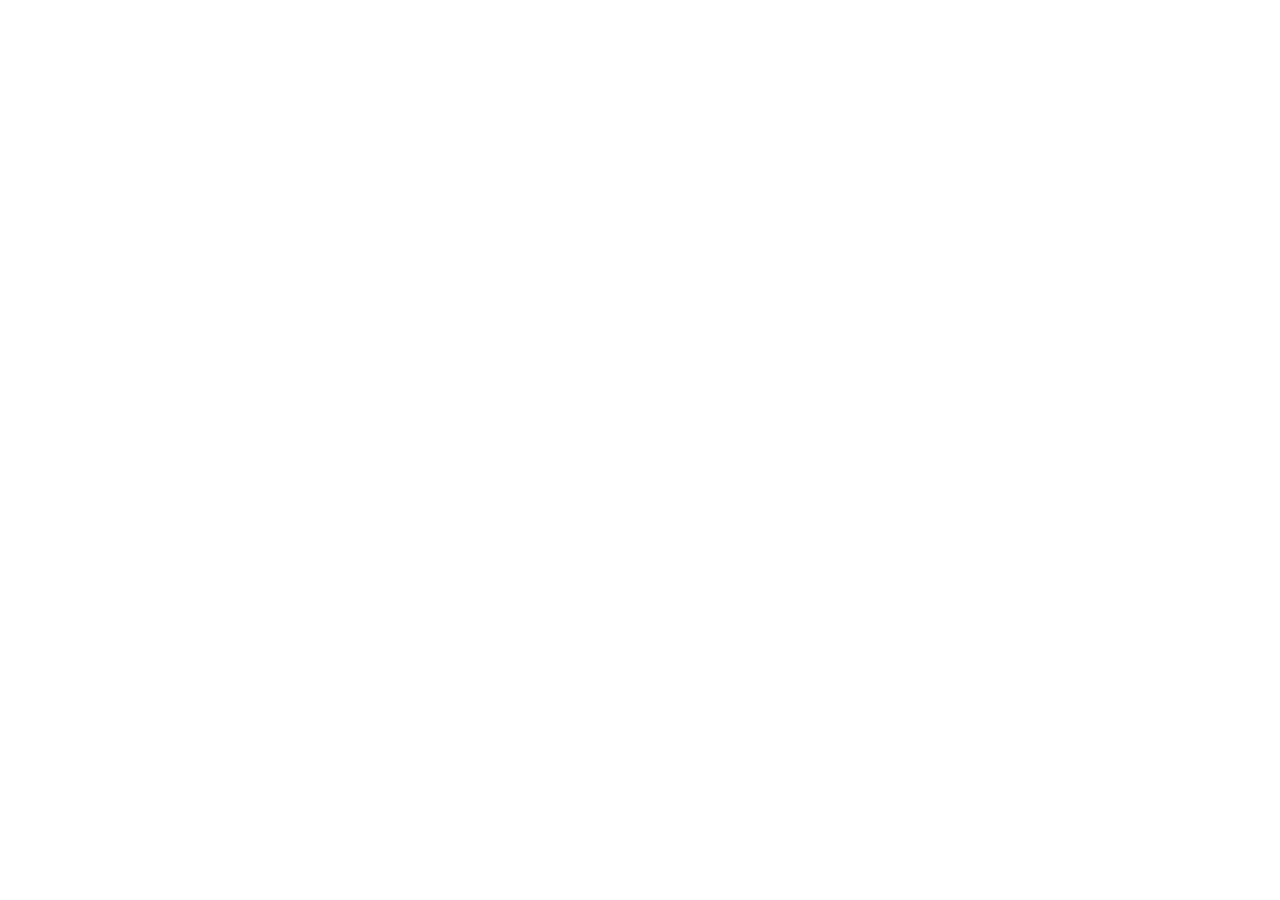
==== index.html @ 5daf7e27 "Página Veja um site nascer" ====
<!doctype html>
<html lang="pt-BR">
  <head>
    <meta charset="UTF-8" />
    <meta name="viewport" content="width=device-width, initial-scale=1.0" />
    <title>Kodra | Veja um site nascer</title>
    <meta name="description" content="Role a página e veja um site sendo construído do briefing ao ar. Sites, sistemas e automações sob medida pela Kodra." />
    <meta property="og:title" content="Kodra | Veja um site nascer" />
    <meta property="og:description" content="Do briefing ao site no ar, recebendo pedidos. Role e veja." />
    <meta name="theme-color" content="#0a0e0c" />
    <link rel="icon" href="data:image/svg+xml,%3Csvg xmlns='http://www.w3.org/2000/svg' viewBox='0 0 88 88'%3E%3Crect width='88' height='88' rx='18' fill='%230a0e0c'/%3E%3Crect x='12' y='52' width='14' height='24' fill='%2342AD73'/%3E%3Crect x='37' y='34' width='14' height='42' fill='%2342AD73'/%3E%3Crect x='62' y='12' width='14' height='64' fill='%2342AD73'/%3E%3C/svg%3E" />
    <script type="module" crossorigin src="./assets/index-CCkQ7hCo.js"></script>
    <link rel="stylesheet" crossorigin href="./assets/index-BCk8cPY3.css">
  </head>
  <body>
    <div id="root"></div>
  </body>
</html>
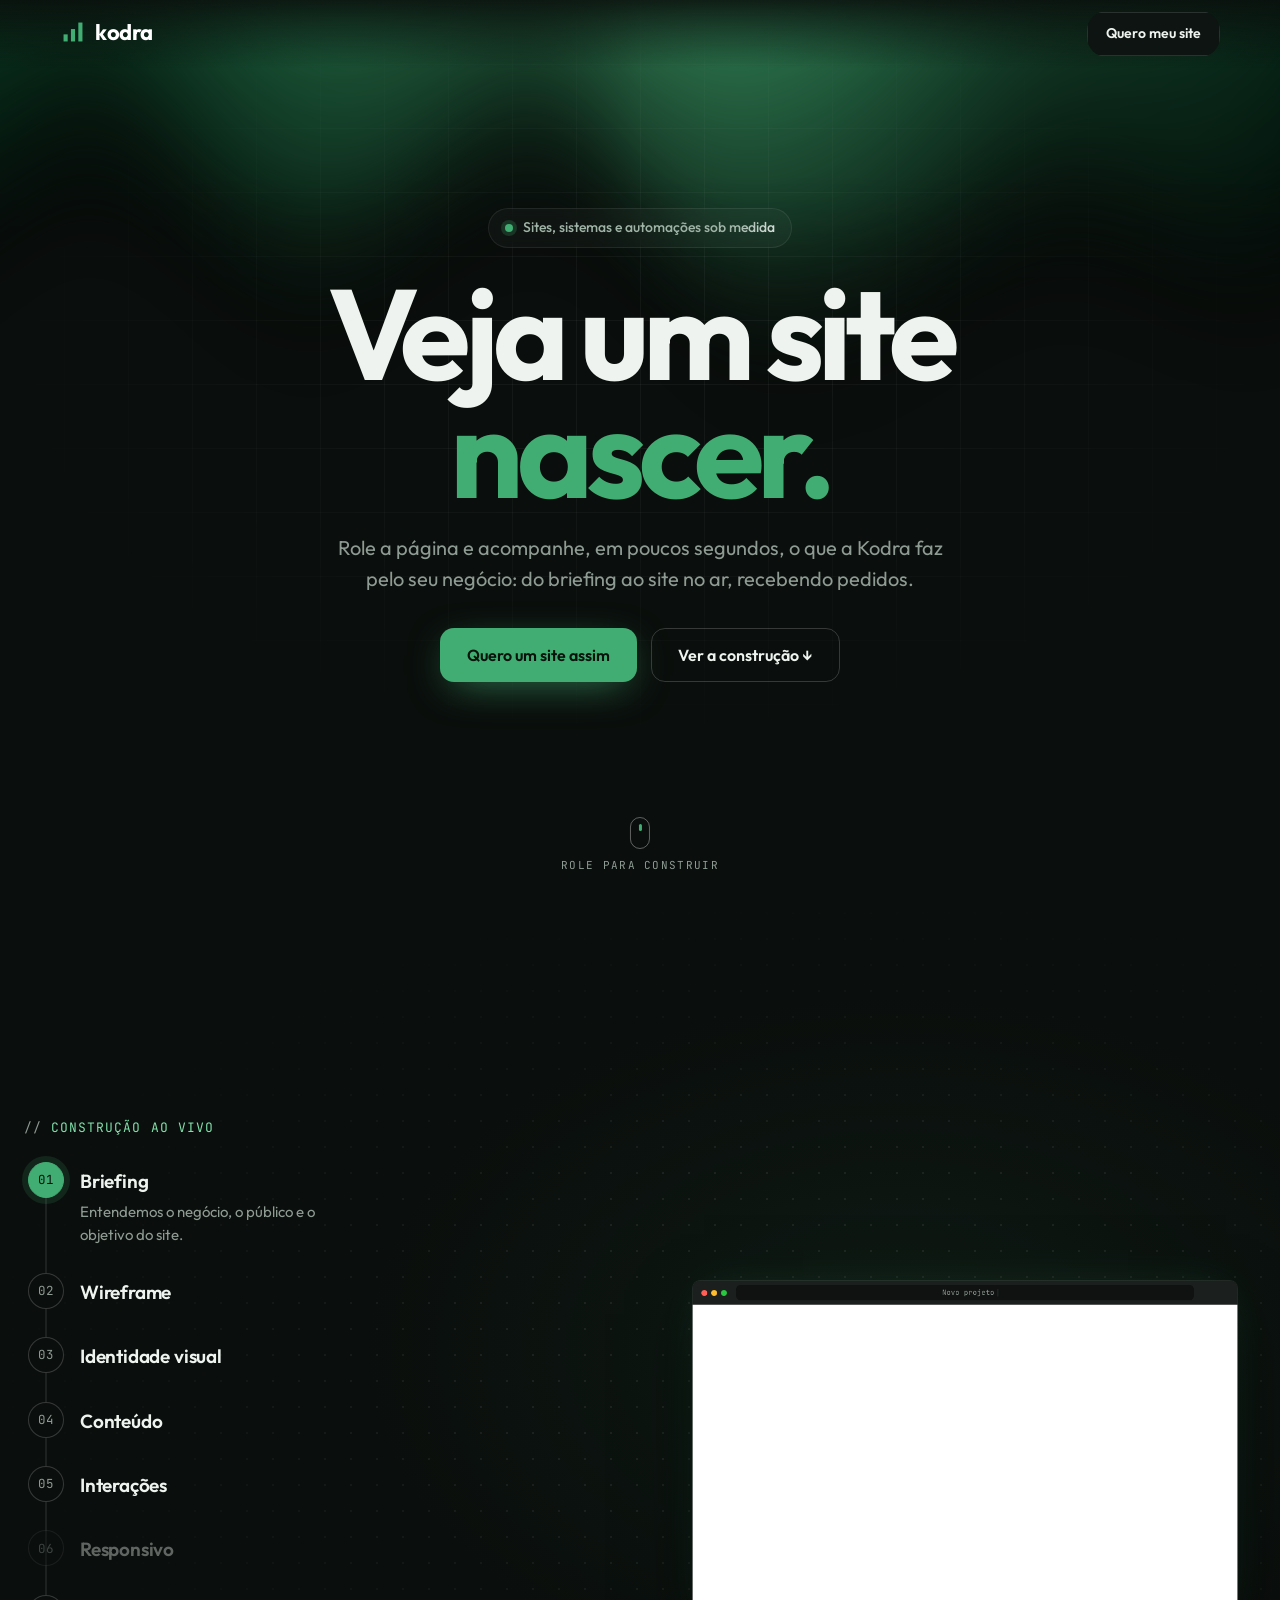
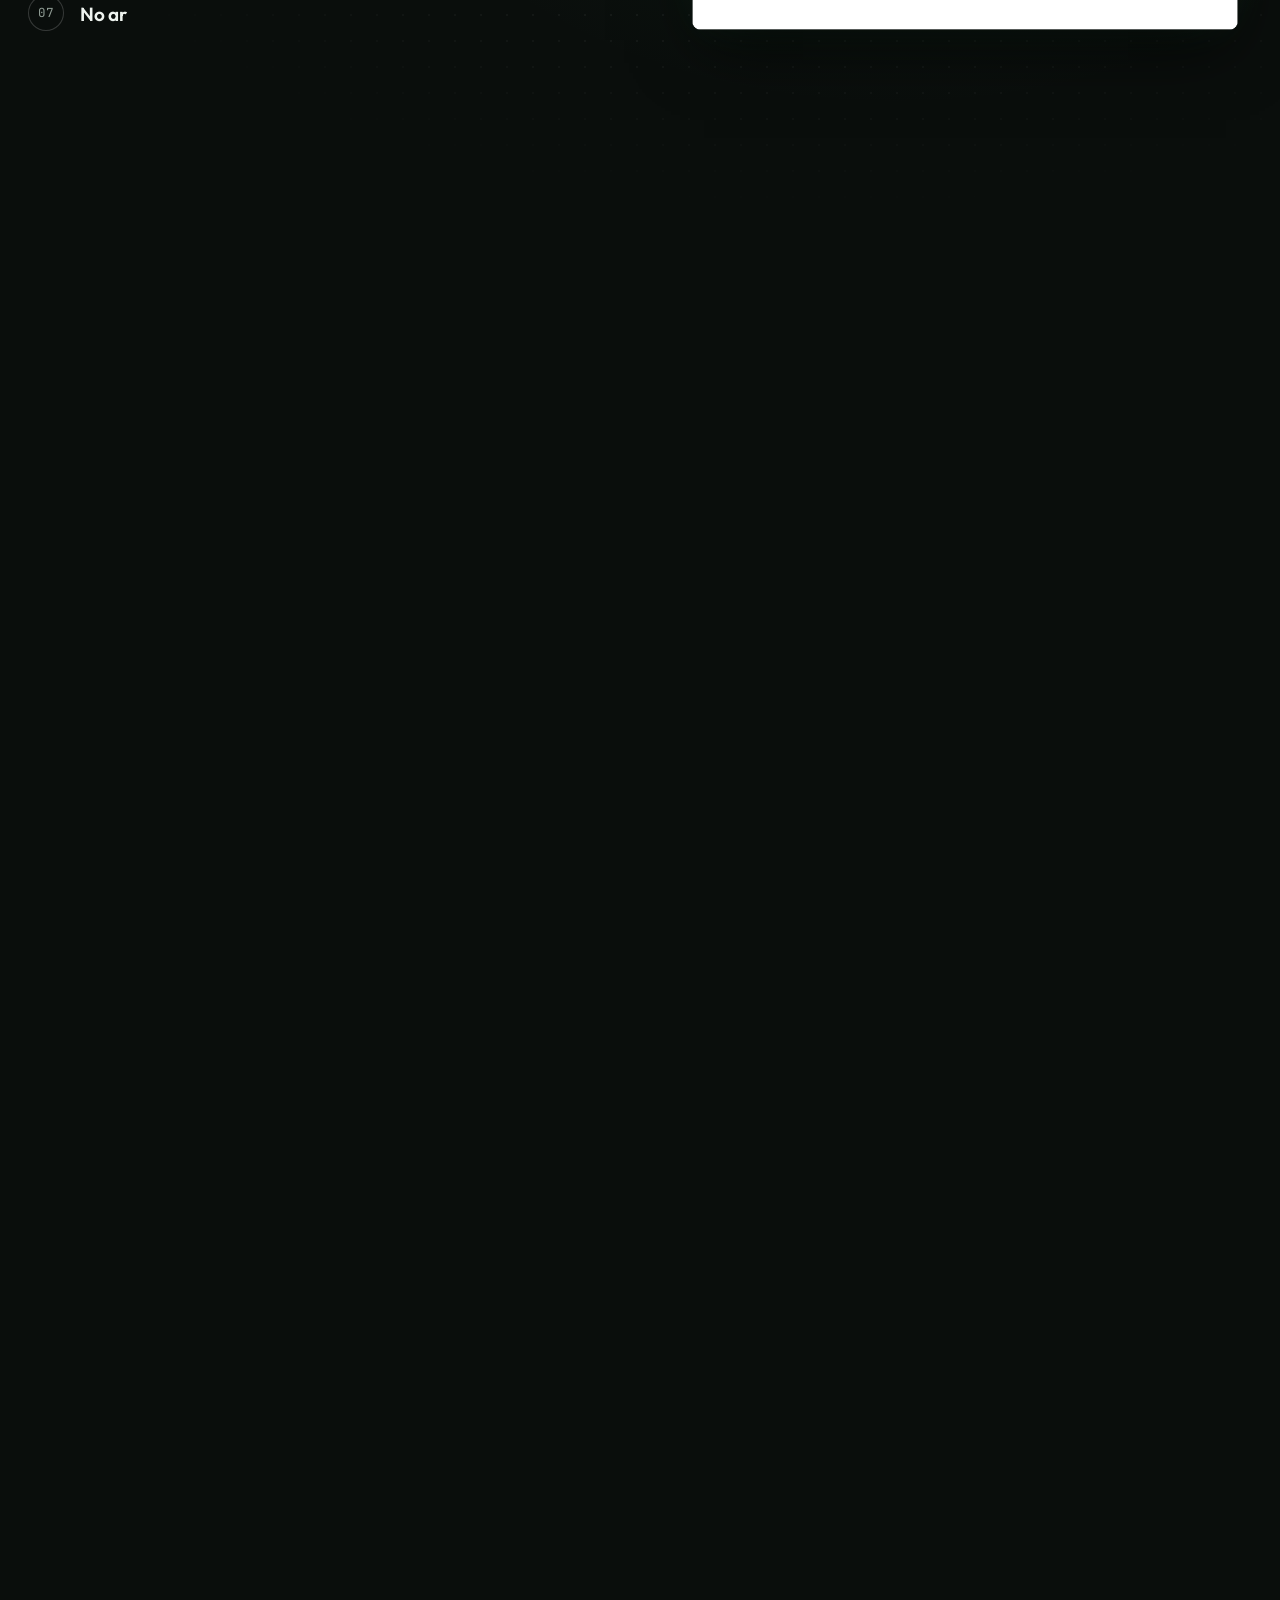
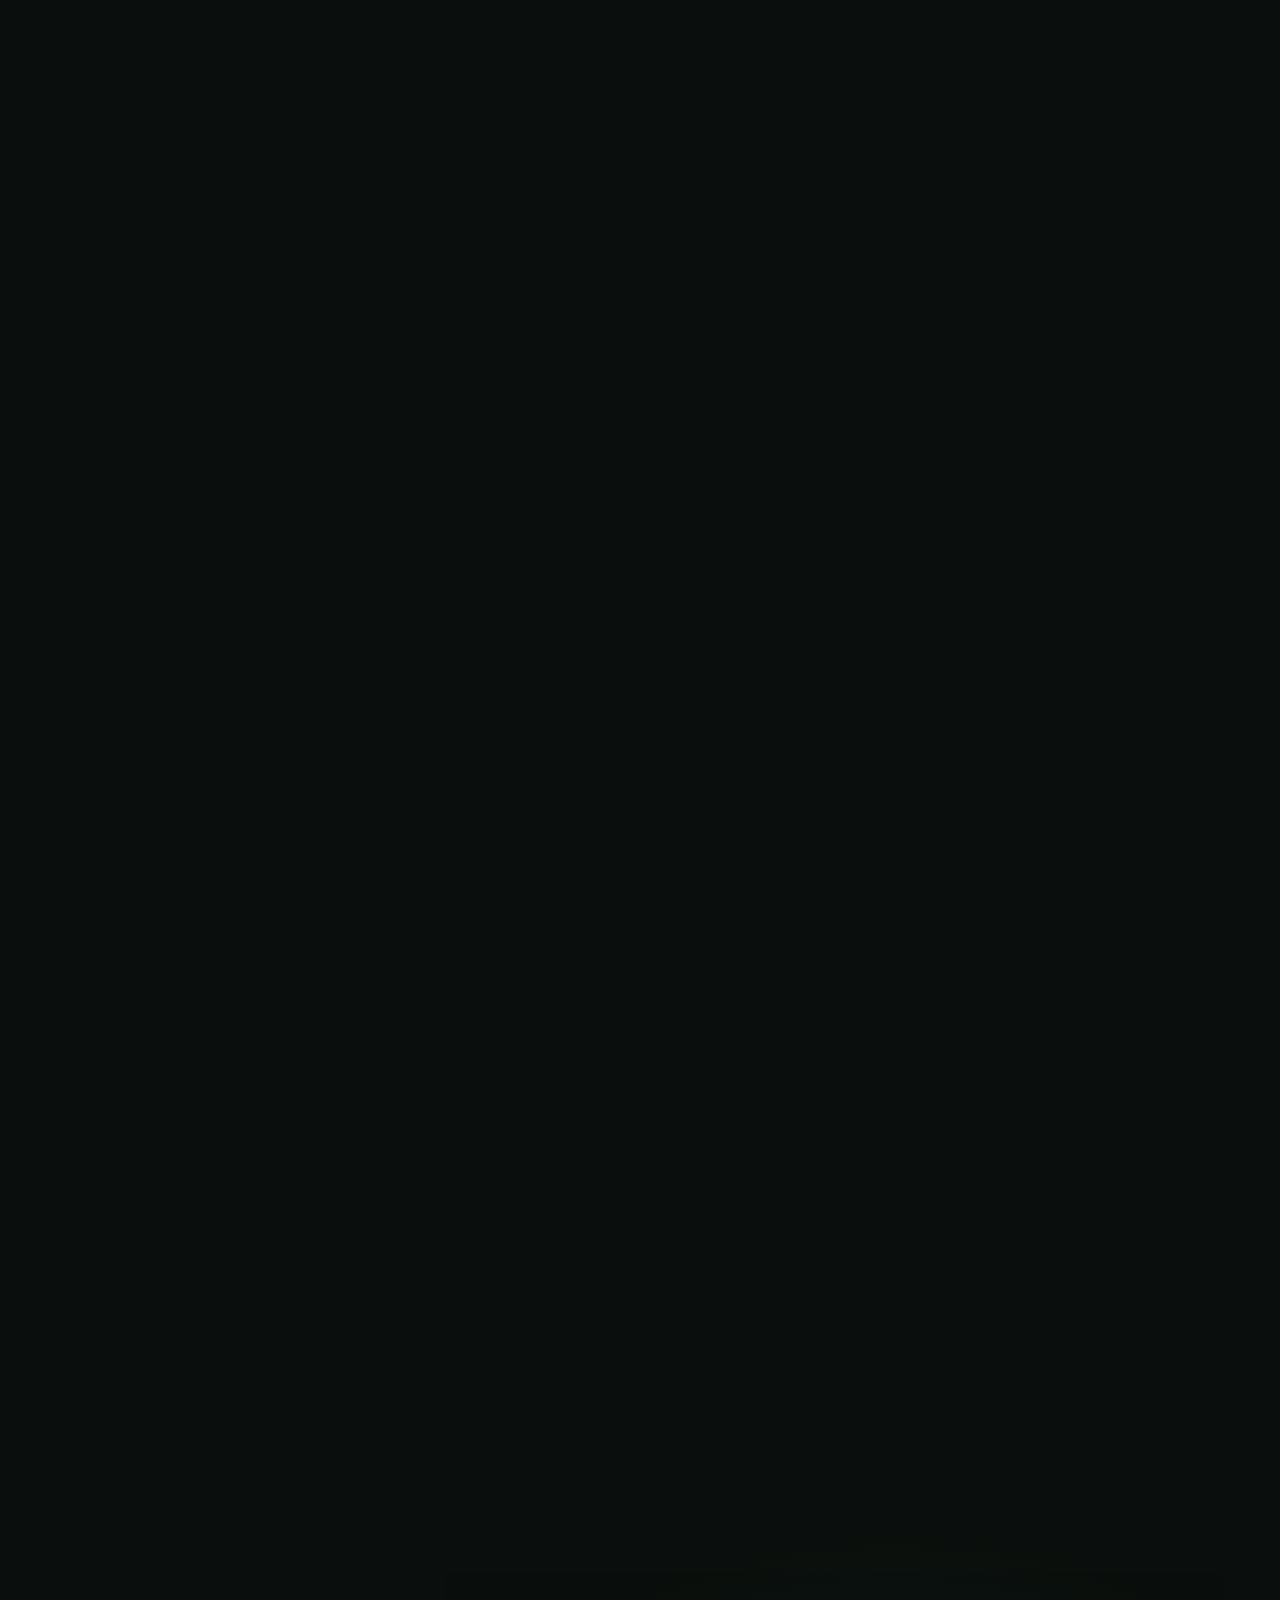
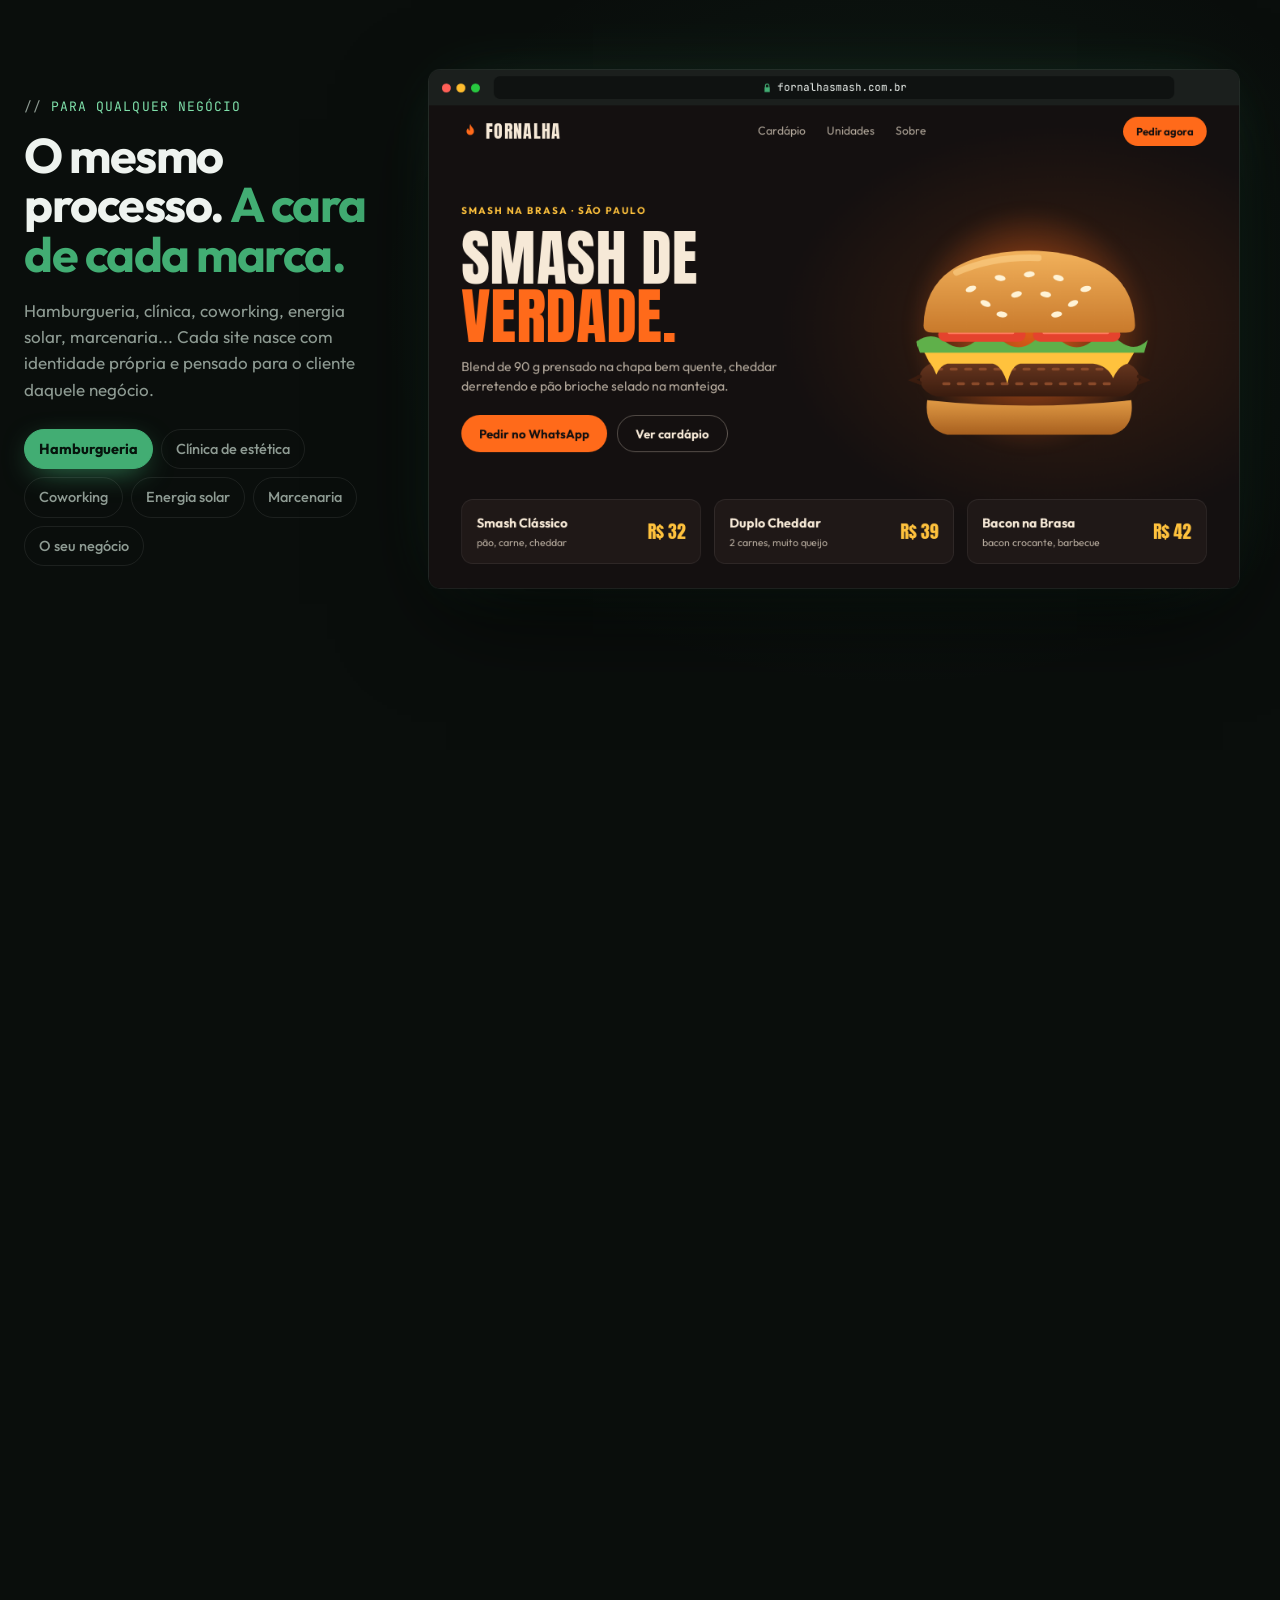
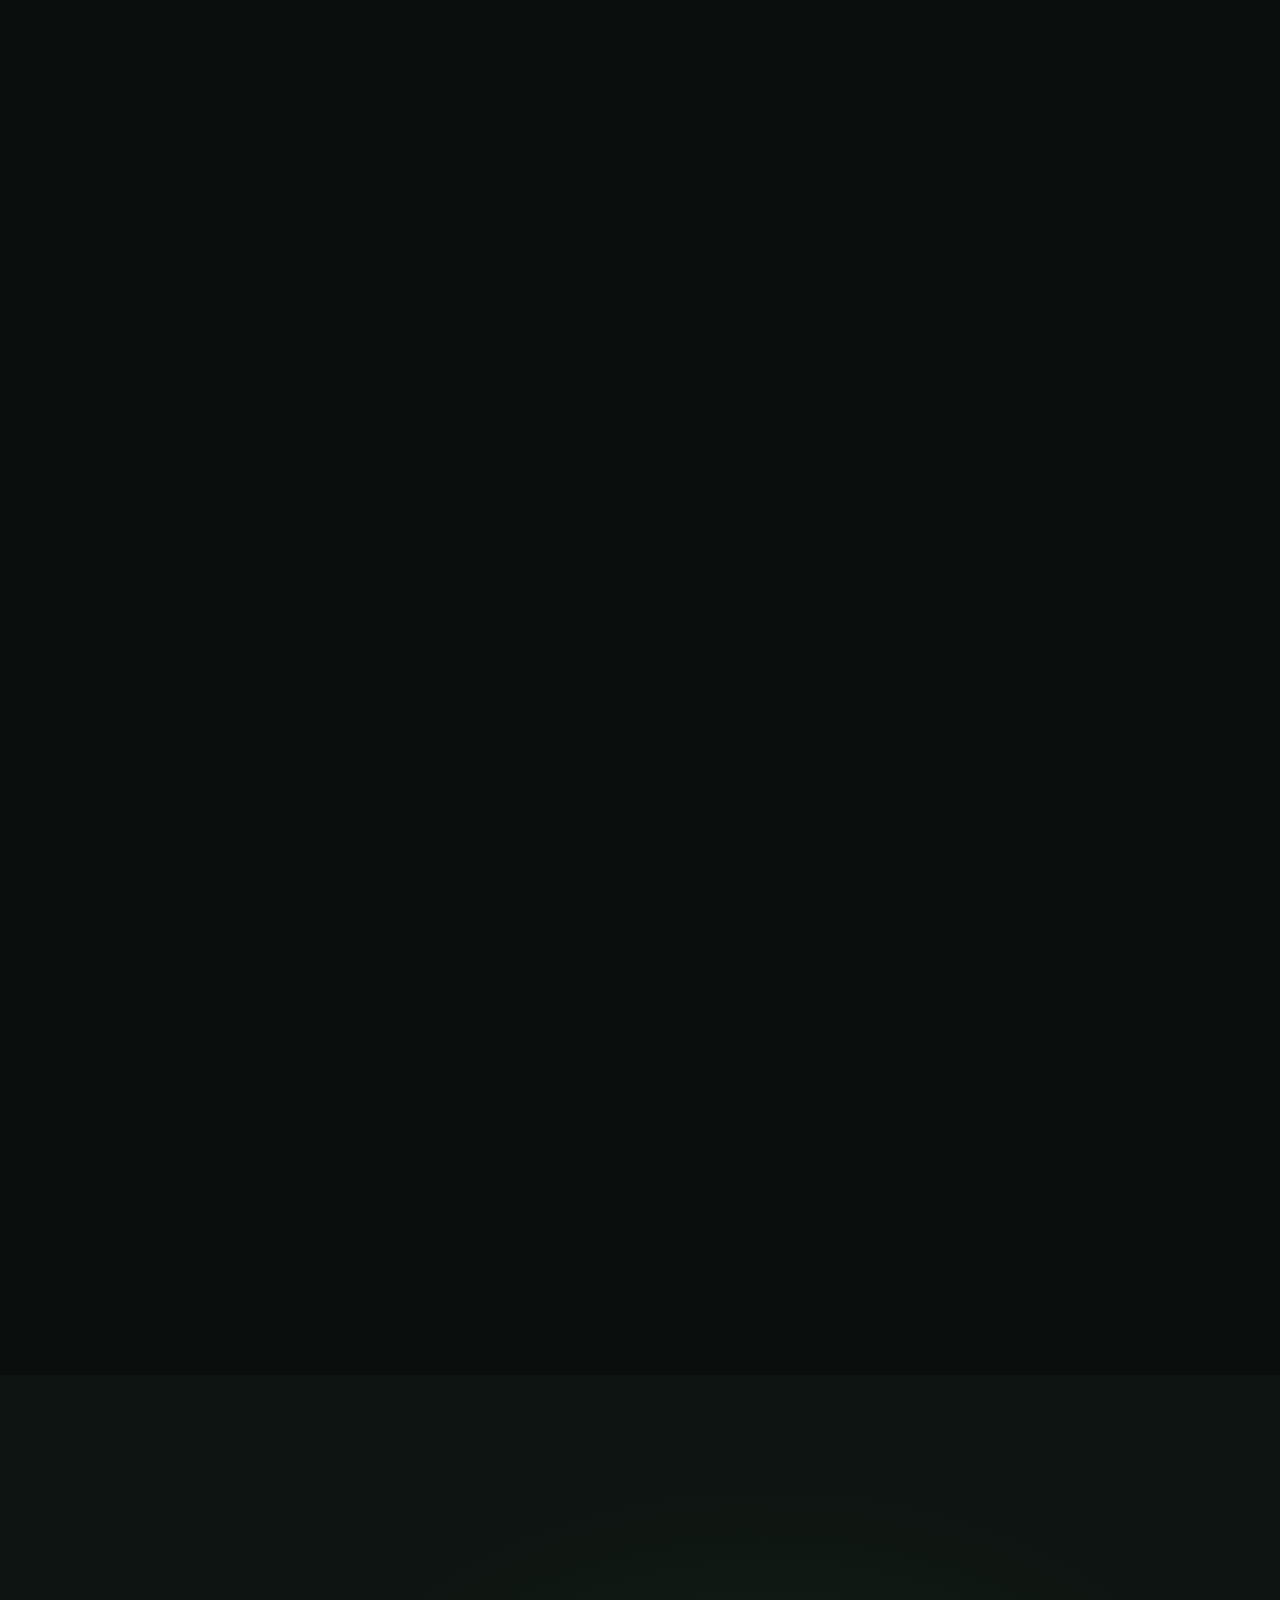
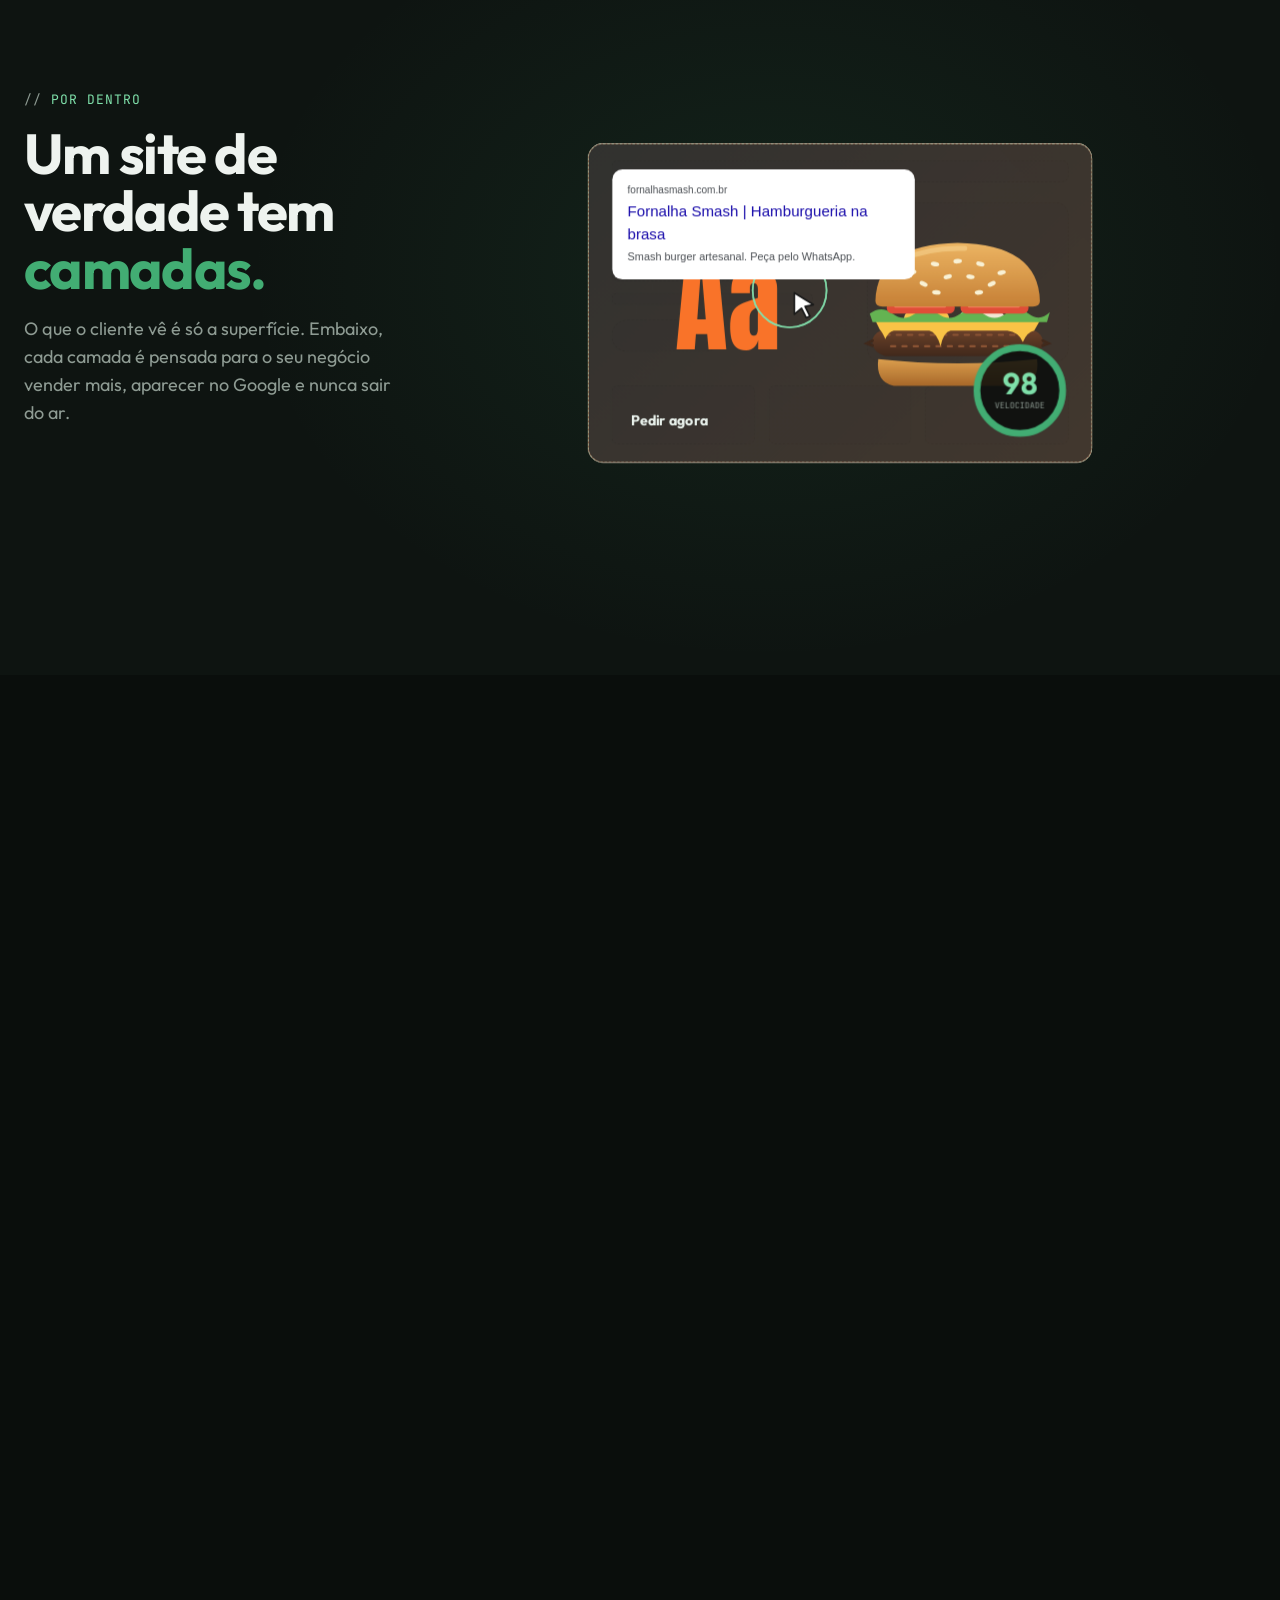
==== commit a0a16a49: "Editor de código, seção para qualquer negócio e modo reel" ====
--- a/index.html
+++ b/index.html
@@ -9,8 +9,8 @@
     <meta property="og:description" content="Do briefing ao site no ar, recebendo pedidos. Role e veja." />
     <meta name="theme-color" content="#0a0e0c" />
     <link rel="icon" href="data:image/svg+xml,%3Csvg xmlns='http://www.w3.org/2000/svg' viewBox='0 0 88 88'%3E%3Crect width='88' height='88' rx='18' fill='%230a0e0c'/%3E%3Crect x='12' y='52' width='14' height='24' fill='%2342AD73'/%3E%3Crect x='37' y='34' width='14' height='42' fill='%2342AD73'/%3E%3Crect x='62' y='12' width='14' height='64' fill='%2342AD73'/%3E%3C/svg%3E" />
-    <script type="module" crossorigin src="./assets/index-CCkQ7hCo.js"></script>
-    <link rel="stylesheet" crossorigin href="./assets/index-BCk8cPY3.css">
+    <script type="module" crossorigin src="./assets/index-DhlICSpB.js"></script>
+    <link rel="stylesheet" crossorigin href="./assets/index-DyuBUSn8.css">
   </head>
   <body>
     <div id="root"></div>
--- a/assets/index-DyuBUSn8.css
+++ b/assets/index-DyuBUSn8.css
@@ -0,0 +1 @@
+@font-face{font-family:Outfit Variable;font-style:normal;font-display:swap;font-weight:100 900;src:url(./outfit-latin-ext-wght-normal-DdQaqQDo.woff2)format("woff2-variations");unicode-range:U+100-2BA,U+2BD-2C5,U+2C7-2CC,U+2CE-2D7,U+2DD-2FF,U+304,U+308,U+329,U+1D00-1DBF,U+1E00-1E9F,U+1EF2-1EFF,U+2020,U+20A0-20AB,U+20AD-20C0,U+2113,U+2C60-2C7F,U+A720-A7FF}@font-face{font-family:Outfit Variable;font-style:normal;font-display:swap;font-weight:100 900;src:url(./outfit-latin-wght-normal-Bc-8i84L.woff2)format("woff2-variations");unicode-range:U+??,U+131,U+152-153,U+2BB-2BC,U+2C6,U+2DA,U+2DC,U+304,U+308,U+329,U+2000-206F,U+20AC,U+2122,U+2191,U+2193,U+2212,U+2215,U+FEFF,U+FFFD}@font-face{font-family:JetBrains Mono;font-style:normal;font-display:swap;font-weight:400;src:url([data-uri])format("woff2"),url([data-uri])format("woff");unicode-range:U+460-52F,U+1C80-1C8A,U+20B4,U+2DE0-2DFF,U+A640-A69F,U+FE2E-FE2F}@font-face{font-family:JetBrains Mono;font-style:normal;font-display:swap;font-weight:400;src:url(./jetbrains-mono-cyrillic-400-normal-BEIGL1Tu.woff2)format("woff2"),url(./jetbrains-mono-cyrillic-400-normal-ugxPyKxw.woff)format("woff");unicode-range:U+301,U+400-45F,U+490-491,U+4B0-4B1,U+2116}@font-face{font-family:JetBrains Mono;font-style:normal;font-display:swap;font-weight:400;src:url(./jetbrains-mono-greek-400-normal-C190GLew.woff2)format("woff2"),url(./jetbrains-mono-greek-400-normal-B9oWc5Lo.woff)format("woff");unicode-range:U+370-377,U+37A-37F,U+384-38A,U+38C,U+38E-3A1,U+3A3-3FF}@font-face{font-family:JetBrains Mono;font-style:normal;font-display:swap;font-weight:400;src:url([data-uri])format("woff2"),url(./jetbrains-mono-vietnamese-400-normal-CqNFfHCs.woff)format("woff");unicode-range:U+102-103,U+110-111,U+128-129,U+168-169,U+1A0-1A1,U+1AF-1B0,U+300-301,U+303-304,U+308-309,U+323,U+329,U+1EA0-1EF9,U+20AB}@font-face{font-family:JetBrains Mono;font-style:normal;font-display:swap;font-weight:400;src:url(./jetbrains-mono-latin-ext-400-normal-Bc8Ftmh3.woff2)format("woff2"),url(./jetbrains-mono-latin-ext-400-normal-fXTG6kC5.woff)format("woff");unicode-range:U+100-2BA,U+2BD-2C5,U+2C7-2CC,U+2CE-2D7,U+2DD-2FF,U+304,U+308,U+329,U+1D00-1DBF,U+1E00-1E9F,U+1EF2-1EFF,U+2020,U+20A0-20AB,U+20AD-20C0,U+2113,U+2C60-2C7F,U+A720-A7FF}@font-face{font-family:JetBrains Mono;font-style:normal;font-display:swap;font-weight:400;src:url(./jetbrains-mono-latin-400-normal-V6pRDFza.woff2)format("woff2"),url(./jetbrains-mono-latin-400-normal-6-qcROiO.woff)format("woff");unicode-range:U+??,U+131,U+152-153,U+2BB-2BC,U+2C6,U+2DA,U+2DC,U+304,U+308,U+329,U+2000-206F,U+20AC,U+2122,U+2191,U+2193,U+2212,U+2215,U+FEFF,U+FFFD}@font-face{font-family:Anton;font-style:normal;font-display:swap;font-weight:400;src:url(./anton-vietnamese-400-normal-CkBxLiRJ.woff2)format("woff2"),url(./anton-vietnamese-400-normal-2FfR1wHA.woff)format("woff");unicode-range:U+102-103,U+110-111,U+128-129,U+168-169,U+1A0-1A1,U+1AF-1B0,U+300-301,U+303-304,U+308-309,U+323,U+329,U+1EA0-1EF9,U+20AB}@font-face{font-family:Anton;font-style:normal;font-display:swap;font-weight:400;src:url(./anton-latin-ext-400-normal-SyiqE2Jt.woff2)format("woff2"),url(./anton-latin-ext-400-normal-BMODBQc6.woff)format("woff");unicode-range:U+100-2BA,U+2BD-2C5,U+2C7-2CC,U+2CE-2D7,U+2DD-2FF,U+304,U+308,U+329,U+1D00-1DBF,U+1E00-1E9F,U+1EF2-1EFF,U+2020,U+20A0-20AB,U+20AD-20C0,U+2113,U+2C60-2C7F,U+A720-A7FF}@font-face{font-family:Anton;font-style:normal;font-display:swap;font-weight:400;src:url(./anton-latin-400-normal-Byf51wtH.woff2)format("woff2"),url(./anton-latin-400-normal-AUNGEG_V.woff)format("woff");unicode-range:U+??,U+131,U+152-153,U+2BB-2BC,U+2C6,U+2DA,U+2DC,U+304,U+308,U+329,U+2000-206F,U+20AC,U+2122,U+2191,U+2193,U+2212,U+2215,U+FEFF,U+FFFD}@font-face{font-family:Playfair Display;font-style:normal;font-display:swap;font-weight:600;src:url(./playfair-display-cyrillic-600-normal-oLY6jnZ7.woff2)format("woff2"),url(./playfair-display-cyrillic-600-normal-DbWAkkgN.woff)format("woff");unicode-range:U+301,U+400-45F,U+490-491,U+4B0-4B1,U+2116}@font-face{font-family:Playfair Display;font-style:normal;font-display:swap;font-weight:600;src:url(./playfair-display-vietnamese-600-normal-ICsRR-qJ.woff2)format("woff2"),url(./playfair-display-vietnamese-600-normal-BPJkAZPN.woff)format("woff");unicode-range:U+102-103,U+110-111,U+128-129,U+168-169,U+1A0-1A1,U+1AF-1B0,U+300-301,U+303-304,U+308-309,U+323,U+329,U+1EA0-1EF9,U+20AB}@font-face{font-family:Playfair Display;font-style:normal;font-display:swap;font-weight:600;src:url(./playfair-display-latin-ext-600-normal-CEjQclLc.woff2)format("woff2"),url(./playfair-display-latin-ext-600-normal-BumBfC1v.woff)format("woff");unicode-range:U+100-2BA,U+2BD-2C5,U+2C7-2CC,U+2CE-2D7,U+2DD-2FF,U+304,U+308,U+329,U+1D00-1DBF,U+1E00-1E9F,U+1EF2-1EFF,U+2020,U+20A0-20AB,U+20AD-20C0,U+2113,U+2C60-2C7F,U+A720-A7FF}@font-face{font-family:Playfair Display;font-style:normal;font-display:swap;font-weight:600;src:url(./playfair-display-latin-600-normal-CZLGqjJe.woff2)format("woff2"),url(./playfair-display-latin-600-normal-CxxueQ0Z.woff)format("woff");unicode-range:U+??,U+131,U+152-153,U+2BB-2BC,U+2C6,U+2DA,U+2DC,U+304,U+308,U+329,U+2000-206F,U+20AC,U+2122,U+2191,U+2193,U+2212,U+2215,U+FEFF,U+FFFD}@font-face{font-family:Playfair Display;font-style:italic;font-display:swap;font-weight:600;src:url(./playfair-display-cyrillic-600-italic-DsJAm2wE.woff2)format("woff2"),url(./playfair-display-cyrillic-600-italic-D0MPwuIc.woff)format("woff");unicode-range:U+301,U+400-45F,U+490-491,U+4B0-4B1,U+2116}@font-face{font-family:Playfair Display;font-style:italic;font-display:swap;font-weight:600;src:url(./playfair-display-vietnamese-600-italic-CM5tQ_QU.woff2)format("woff2"),url(./playfair-display-vietnamese-600-italic-DzX7eaGQ.woff)format("woff");unicode-range:U+102-103,U+110-111,U+128-129,U+168-169,U+1A0-1A1,U+1AF-1B0,U+300-301,U+303-304,U+308-309,U+323,U+329,U+1EA0-1EF9,U+20AB}@font-face{font-family:Playfair Display;font-style:italic;font-display:swap;font-weight:600;src:url(./playfair-display-latin-ext-600-italic-Bg2sus4m.woff2)format("woff2"),url(./playfair-display-latin-ext-600-italic-Bkjhfatk.woff)format("woff");unicode-range:U+100-2BA,U+2BD-2C5,U+2C7-2CC,U+2CE-2D7,U+2DD-2FF,U+304,U+308,U+329,U+1D00-1DBF,U+1E00-1E9F,U+1EF2-1EFF,U+2020,U+20A0-20AB,U+20AD-20C0,U+2113,U+2C60-2C7F,U+A720-A7FF}@font-face{font-family:Playfair Display;font-style:italic;font-display:swap;font-weight:600;src:url(./playfair-display-latin-600-italic-Bvp5b4iR.woff2)format("woff2"),url(./playfair-display-latin-600-italic-BFV_U8S6.woff)format("woff");unicode-range:U+??,U+131,U+152-153,U+2BB-2BC,U+2C6,U+2DA,U+2DC,U+304,U+308,U+329,U+2000-206F,U+20AC,U+2122,U+2191,U+2193,U+2212,U+2215,U+FEFF,U+FFFD}@font-face{font-family:Space Grotesk;font-style:normal;font-display:swap;font-weight:700;src:url(./space-grotesk-vietnamese-700-normal-DMty7AZE.woff2)format("woff2"),url(./space-grotesk-vietnamese-700-normal-Duxec5Rn.woff)format("woff");unicode-range:U+102-103,U+110-111,U+128-129,U+168-169,U+1A0-1A1,U+1AF-1B0,U+300-301,U+303-304,U+308-309,U+323,U+329,U+1EA0-1EF9,U+20AB}@font-face{font-family:Space Grotesk;font-style:normal;font-display:swap;font-weight:700;src:url(./space-grotesk-latin-ext-700-normal-BQnZhY3m.woff2)format("woff2"),url(./space-grotesk-latin-ext-700-normal-HVCqSBdx.woff)format("woff");unicode-range:U+100-2BA,U+2BD-2C5,U+2C7-2CC,U+2CE-2D7,U+2DD-2FF,U+304,U+308,U+329,U+1D00-1DBF,U+1E00-1E9F,U+1EF2-1EFF,U+2020,U+20A0-20AB,U+20AD-20C0,U+2113,U+2C60-2C7F,U+A720-A7FF}@font-face{font-family:Space Grotesk;font-style:normal;font-display:swap;font-weight:700;src:url(./space-grotesk-latin-700-normal-RjhwGPKo.woff2)format("woff2"),url(./space-grotesk-latin-700-normal-CwsQ-cCU.woff)format("woff");unicode-range:U+??,U+131,U+152-153,U+2BB-2BC,U+2C6,U+2DA,U+2DC,U+304,U+308,U+329,U+2000-206F,U+20AC,U+2122,U+2191,U+2193,U+2212,U+2215,U+FEFF,U+FFFD}@font-face{font-family:Fraunces;font-style:normal;font-display:swap;font-weight:600;src:url(./fraunces-vietnamese-600-normal-BjlAJixd.woff2)format("woff2"),url(./fraunces-vietnamese-600-normal-DlAl5EAR.woff)format("woff");unicode-range:U+102-103,U+110-111,U+128-129,U+168-169,U+1A0-1A1,U+1AF-1B0,U+300-301,U+303-304,U+308-309,U+323,U+329,U+1EA0-1EF9,U+20AB}@font-face{font-family:Fraunces;font-style:normal;font-display:swap;font-weight:600;src:url(./fraunces-latin-ext-600-normal-BtzmzP0X.woff2)format("woff2"),url(./fraunces-latin-ext-600-normal-B0Dy4lqi.woff)format("woff");unicode-range:U+100-2BA,U+2BD-2C5,U+2C7-2CC,U+2CE-2D7,U+2DD-2FF,U+304,U+308,U+329,U+1D00-1DBF,U+1E00-1E9F,U+1EF2-1EFF,U+2020,U+20A0-20AB,U+20AD-20C0,U+2113,U+2C60-2C7F,U+A720-A7FF}@font-face{font-family:Fraunces;font-style:normal;font-display:swap;font-weight:600;src:url(./fraunces-latin-600-normal-BFCDtZfi.woff2)format("woff2"),url(./fraunces-latin-600-normal-DL5QCzvS.woff)format("woff");unicode-range:U+??,U+131,U+152-153,U+2BB-2BC,U+2C6,U+2DA,U+2DC,U+304,U+308,U+329,U+2000-206F,U+20AC,U+2122,U+2191,U+2193,U+2212,U+2215,U+FEFF,U+FFFD}@font-face{font-family:Fraunces;font-style:italic;font-display:swap;font-weight:600;src:url(./fraunces-vietnamese-600-italic-DkyY-g7b.woff2)format("woff2"),url(./fraunces-vietnamese-600-italic-BV4E0YjK.woff)format("woff");unicode-range:U+102-103,U+110-111,U+128-129,U+168-169,U+1A0-1A1,U+1AF-1B0,U+300-301,U+303-304,U+308-309,U+323,U+329,U+1EA0-1EF9,U+20AB}@font-face{font-family:Fraunces;font-style:italic;font-display:swap;font-weight:600;src:url(./fraunces-latin-ext-600-italic-BwNYOmL7.woff2)format("woff2"),url(./fraunces-latin-ext-600-italic-CZUOs6oU.woff)format("woff");unicode-range:U+100-2BA,U+2BD-2C5,U+2C7-2CC,U+2CE-2D7,U+2DD-2FF,U+304,U+308,U+329,U+1D00-1DBF,U+1E00-1E9F,U+1EF2-1EFF,U+2020,U+20A0-20AB,U+20AD-20C0,U+2113,U+2C60-2C7F,U+A720-A7FF}@font-face{font-family:Fraunces;font-style:italic;font-display:swap;font-weight:600;src:url(./fraunces-latin-600-italic-O70d2LGK.woff2)format("woff2"),url(./fraunces-latin-600-italic-BlP2rMdV.woff)format("woff");unicode-range:U+??,U+131,U+152-153,U+2BB-2BC,U+2C6,U+2DA,U+2DC,U+304,U+308,U+329,U+2000-206F,U+20AC,U+2122,U+2191,U+2193,U+2212,U+2215,U+FEFF,U+FFFD}:root{--bg:#0a0e0c;--bg2:#0e1411;--panel:#121a16;--line:#ffffff14;--text:#eef3ef;--muted:#8e9b93;--green:#42ad73;--green2:#7fe0aa;--font:"Outfit Variable", system-ui, -apple-system, "Segoe UI", sans-serif;--mono:"JetBrains Mono", ui-monospace, monospace}*{box-sizing:border-box}html{-webkit-text-size-adjust:100%}html.lenis,html.lenis body{height:auto}.lenis.lenis-smooth{scroll-behavior:auto!important}body{background:var(--bg);color:var(--text);font-family:var(--font);-webkit-font-smoothing:antialiased;margin:0;font-size:17px;line-height:1.55;overflow-x:hidden}a{color:inherit;text-decoration:none}h1,h2,h3{letter-spacing:-.03em;margin:0;font-weight:700;line-height:1.02}em{color:var(--green);font-style:normal}.wrap{width:min(1160px,100% - 40px);margin-inline:auto}.eyebrow{font-family:var(--mono);letter-spacing:.08em;text-transform:uppercase;color:var(--green2);margin-bottom:14px;font-size:13px;display:inline-block}.eyebrow:before{content:"// ";color:var(--muted)}.btn{height:54px;font-family:var(--font);cursor:pointer;white-space:nowrap;border:1.5px solid #0000;border-radius:14px;justify-content:center;align-items:center;gap:10px;padding:0 26px;font-size:16px;font-weight:600;transition:background .2s,border-color .2s,color .2s;display:inline-flex}.btn-green{background:var(--green);color:#06140c;box-shadow:0 10px 40px -12px #42ad73cc}.btn-green:hover{background:#4fc283}.btn-line{color:var(--text);background:0 0;border-color:#ffffff2e}.btn-line:hover{border-color:var(--green);color:var(--green2)}.top{z-index:50;background:linear-gradient(#0a0e0cd9,#0a0e0c00);justify-content:space-between;align-items:center;height:68px;padding:0 max(20px,50vw - 580px);display:flex;position:fixed;top:0;left:0;right:0}.kodra-logo{align-items:center;gap:9px;display:inline-flex}.kodra-word{letter-spacing:-.02em;color:#fff;font-size:22px;font-weight:700}.bars-anim rect{transform-box:fill-box;transform-origin:50% 100%;animation:1.8s ease-in-out infinite bar}.bars-anim rect:nth-child(2){animation-delay:.2s}.bars-anim rect:nth-child(3){animation-delay:.4s}@keyframes bar{0%,to{transform:scaleY(1)}50%{transform:scaleY(.55)}}.star-top .inner-content{border-radius:12px;padding:10px 18px;font-size:14px;font-weight:600}.star-top{border-radius:12px}.hero{background:var(--bg);min-height:100svh;position:relative;overflow:hidden}.hero>div{min-height:inherit}.hero-aurora{opacity:.9;position:absolute;inset:0 0 35%;-webkit-mask-image:linear-gradient(#000 30%,#0000);mask-image:linear-gradient(#000 30%,#0000)}.hero-grid{pointer-events:none;background-image:linear-gradient(#ffffff0b 1px,#0000 1px),linear-gradient(90deg,#ffffff0b 1px,#0000 1px);background-size:64px 64px;position:absolute;inset:0;-webkit-mask-image:radial-gradient(70% 60% at 50% 40%,#000 20%,#0000 75%);mask-image:radial-gradient(70% 60% at 50% 40%,#000 20%,#0000 75%)}.hero-inner{z-index:2;text-align:center;flex-direction:column;justify-content:center;align-items:center;min-height:100svh;padding:110px 20px 120px;display:flex;position:relative}.pill{border:1px solid var(--line);-webkit-backdrop-filter:blur(8px);backdrop-filter:blur(8px);background:#ffffff08;border-radius:999px;align-items:center;gap:10px;padding:8px 16px;font-size:14px;font-weight:500;display:inline-flex}.pill .dot{background:var(--green);border-radius:50%;width:8px;height:8px;box-shadow:0 0 0 4px #42ad7333}.hero-title{letter-spacing:-.05em;margin:26px 0 22px;font-size:clamp(56px,10vw,148px);line-height:.92}.hero-title .accent{color:var(--green)}.dc-off{color:#7fe0aa8c}.hero-sub{max-width:620px;color:var(--muted);margin:0 0 34px;font-size:clamp(17px,1.6vw,20px)}.hero-ctas{flex-wrap:wrap;justify-content:center;gap:14px;display:flex}.scroll-cue{z-index:2;font-family:var(--mono);letter-spacing:.12em;text-transform:uppercase;color:var(--muted);flex-direction:column;align-items:center;gap:8px;font-size:11px;display:flex;position:absolute;bottom:26px;left:50%;transform:translate(-50%)}.mouse{border:1.5px solid #ffffff59;border-radius:12px;width:20px;height:32px;position:relative}.mouse:after{content:"";background:var(--green);border-radius:2px;width:3px;height:7px;margin-left:-1.5px;animation:1.6s ease-in-out infinite wheel;position:absolute;top:6px;left:50%}@keyframes wheel{0%{opacity:0;transform:translateY(-2px)}40%{opacity:1}to{opacity:0;transform:translateY(9px)}}.build{background:radial-gradient(900px 600px at 70% 50%, #42ad7314, transparent 60%), var(--bg);height:100svh;position:relative;overflow:hidden}.build:before{content:"";pointer-events:none;background-image:radial-gradient(#ffffff12 1px,#0000 1px);background-size:26px 26px;position:absolute;inset:0;-webkit-mask-image:radial-gradient(at 65%,#000 30%,#0000 75%);mask-image:radial-gradient(at 65%,#000 30%,#0000 75%)}.stage{grid-template-columns:300px 1fr;gap:24px;height:100%;padding:92px max(24px,50vw - 660px) 36px;display:grid;position:relative}.steps-col{align-self:center}.steps{gap:6px;margin:0;padding:0 0 0 4px;list-style:none;display:grid;position:relative}.steps-line{background:var(--line);width:2px;position:absolute;top:18px;bottom:18px;left:21px}.steps-fill{background:var(--green);transform-origin:50% 0;position:absolute;inset:0;transform:scaleY(0)}.step{opacity:.38;gap:16px;padding:10px 0;transition:opacity .35s;display:flex;position:relative}.step.on{opacity:1}.step-n{z-index:1;width:36px;height:36px;font-family:var(--mono);background:var(--bg);color:var(--muted);border:1.5px solid #ffffff2e;border-radius:50%;flex:none;place-items:center;font-size:12.5px;transition:all .35s;display:grid;position:relative}.step.on .step-n{border-color:var(--green);color:#06140c;background:var(--green);box-shadow:0 0 0 6px #42ad7326}.step b{letter-spacing:-.01em;margin-top:5px;font-size:19px;font-weight:600;display:block}.step p{color:var(--muted);max-height:0;margin:4px 0 0;font-size:15px;transition:max-height .4s;overflow:hidden}.step.on p{max-height:70px}.steps-bar{display:none}.device-area{min-height:0;position:relative}.device{will-change:transform, width, height;--m:0;background:#1b1f1d;border-radius:14px;position:absolute;overflow:hidden;box-shadow:0 0 0 1px #ffffff1a,0 40px 120px -20px #000c,0 0 80px -30px #42ad7359}.chrome{height:calc(44px + 22px * var(--m));padding-top:calc(22px * var(--m));background:#1b1f1d;align-items:center;gap:12px;padding-inline:16px;display:flex;position:absolute;top:0;left:0;right:0}.dots{opacity:calc(1 - var(--m) * 2.5);width:calc(52px * (1 - var(--m)));flex:none;gap:7px;display:flex;overflow:hidden}.dots i{background:#ff5f57;border-radius:50%;flex:none;width:11px;height:11px}.dots i:nth-child(2){background:#febc2e}.dots i:nth-child(3){background:#28c840}.url{height:28px;font-family:var(--mono);color:var(--text);background:#0f1211;border-radius:8px;flex:1;justify-content:center;align-items:center;gap:6px;min-width:0;font-size:13px;display:flex}.url-text{white-space:nowrap;color:var(--muted);overflow:hidden}.url-text.typed{color:var(--text)}.caret{background:var(--green);width:1.5px;height:14px;animation:1s step-end infinite blink}@keyframes blink{50%{opacity:0}}.chrome-sp{width:calc(52px * (1 - var(--m)));flex:none}.notch{z-index:3;width:112px;height:26px;opacity:var(--m);background:#000;border-radius:20px;margin-left:-56px;position:absolute;top:8px;left:50%}.viewport{bottom:0;left:0;right:0;top:calc(44px + 22px * var(--m));background:#fff;position:absolute;overflow:hidden;container:vp/inline-size}.grid-ov{z-index:1;pointer-events:none;grid-template-columns:repeat(12,1fr);gap:16px;padding:0 40px;display:grid;position:absolute;inset:0}.grid-ov i{background:#42ad731a;border-inline:1px solid #42ad7340}.site{font-family:var(--font);flex-direction:column;padding:0 40px;display:flex;position:absolute;inset:0}.site-wf{z-index:2;background:#fff}.site-real{--s-bg:#141010;--s-text:#f6e9d7;--s-muted:#f6e9d7b3;--s-primary:#ff6a1a;--s-on-primary:#141010;--s-accent:#ffc23d;--s-card:#1f1817;--s-line:#ffffff14;--s-ghost:#f6e9d759;--s-font:"Anton", sans-serif;--s-fw:400;--s-tt:uppercase;--s-h1:76px;--s-lh:.95;--s-ls:.005em;--s-em-style:normal;--s-glow:#ff6a1ae6;--s-glow-mid:#ff6a1a4d;--s-glow-soft:#ff6a1a29;--s-em:22px;--s-logo-ls:.06em;background:radial-gradient(500px 360px at 78% 46%, var(--s-glow-soft), transparent 70%), var(--s-bg);color:var(--s-text);z-index:3}.s-nav{flex:none;justify-content:space-between;align-items:center;gap:20px;height:64px;display:flex}.s-logo{font-family:var(--s-font,"Anton");font-weight:var(--s-fw,400);letter-spacing:var(--s-logo-ls,.06em);align-items:center;gap:8px;font-size:22px;display:flex}.s-links{color:var(--s-muted);gap:26px;font-size:14px;display:flex}.s-btn{background:var(--s-primary);height:46px;color:var(--s-on-primary);white-space:nowrap;border-radius:999px;justify-content:center;align-items:center;padding:0 22px;font-size:15px;font-weight:700;display:inline-flex}.s-btn.sm{height:36px;padding:0 16px;font-size:13px}.s-btn.ghost{border:1.5px solid var(--s-ghost);color:var(--s-text);background:0 0}.s-hero{flex:1;grid-template-columns:1.05fr 1fr;align-items:center;gap:24px;min-height:0;display:grid}.s-copy{flex-direction:column;align-items:flex-start;display:flex}.s-tag{letter-spacing:.16em;text-transform:uppercase;color:var(--s-accent);font-size:12px;font-weight:700}.s-h1{font-family:var(--s-font);font-weight:var(--s-fw);font-size:var(--s-h1);line-height:var(--s-lh);letter-spacing:var(--s-ls);text-transform:var(--s-tt);color:var(--s-text);margin:12px 0 14px}.s-h1 em{color:var(--s-primary);font-style:var(--s-em-style)}.s-p{color:var(--s-muted);max-width:30em;margin:0 0 24px;font-size:16px;line-height:1.5}.s-ctas{gap:12px;display:flex}.s-media{place-items:center;height:100%;display:grid;position:relative}.s-glow{background:radial-gradient(circle, var(--s-glow) 0%, var(--s-glow-mid) 45%, transparent 70%);filter:blur(8px);border-radius:50%;width:300px;height:300px;position:absolute}.burger,.art{width:360px;max-width:100%;position:relative;overflow:visible}.s-cards{flex:none;grid-template-columns:repeat(3,1fr);gap:16px;padding-bottom:30px;display:grid}.s-card{background:var(--s-card);border:1px solid var(--s-line);border-radius:14px;grid-template-columns:1fr auto;align-items:center;gap:2px 10px;padding:16px 18px;display:grid}.s-card b{font-size:16px}.s-card small{color:var(--s-muted);grid-column:1;font-size:12.5px}.s-card em{font-family:var(--s-font);font-weight:var(--s-fw);font-size:var(--s-em);color:var(--s-accent);white-space:nowrap;grid-area:1/2/3;font-style:normal}.site-wf .wf-b{background:#eef0f2;border:1.5px dashed #b9c1c8;border-radius:8px;display:block}.site-wf .s-links{gap:18px}.wf-logo{width:120px;height:24px}.site-wf .s-links .wf-b{width:62px;height:12px}.wf-btn{width:110px;height:36px;border-radius:999px!important}.wf-btn.lg{width:168px;height:46px}.wf-tag{width:190px;height:12px}.wf-h{width:92%;height:64px;margin-top:12px}.wf-h.short{width:62%}.wf-p{width:88%;height:12px;margin-top:12px}.wf-p.short{width:56%}.site-wf .s-ctas{margin-top:24px}.site-wf .s-media{place-items:center;display:grid}.wf-img{aspect-ratio:1.15;width:86%;background:linear-gradient(to top right,#0000 calc(50% - 1px),#c9d0d6 50%,#0000 calc(50% + 1px)),linear-gradient(to bottom right,#0000 calc(50% - 1px),#c9d0d6 50%,#0000 calc(50% + 1px)),#eef0f2!important;border-radius:18px!important}.wf-card{height:72px;border-radius:14px!important}.cursor{z-index:8;pointer-events:none;align-items:flex-start;display:flex;position:absolute;top:0;left:0}.cursor span{background:var(--green);color:#06140c;border-radius:6px;margin:22px 0 0 -6px;padding:3px 9px;font-size:12px;font-weight:700}.spark{z-index:7;width:0;height:0;position:absolute;top:0;left:0}.spark i{transform-origin:0;background:#ffc23d;border-radius:3px;width:34px;height:3px;position:absolute;top:-1.5px;left:0}.spark i:before{content:"";background:inherit;border-radius:inherit;position:absolute;inset:0 -4px 0 22px}.toast{z-index:9;color:#fff;white-space:nowrap;background:#0f1411eb;border:1px solid #42ad7380;border-radius:12px;align-items:center;gap:8px;padding:10px 16px;font-size:15px;font-weight:600;display:flex;position:absolute;bottom:22px;left:50%;box-shadow:0 10px 30px #0006}.notif{z-index:10;-webkit-backdrop-filter:blur(10px);backdrop-filter:blur(10px);color:#fff;background:#1c211ef0;border:1px solid #ffffff1a;border-radius:18px;align-items:center;gap:12px;padding:12px 14px;display:flex;position:absolute;top:10px;left:10px;right:10px;box-shadow:0 14px 40px #00000080}.notif .wa{background:#25d366;border-radius:11px;flex:none;place-items:center;width:40px;height:40px;display:grid}.notif-txt{flex-direction:column;min-width:0;line-height:1.3;display:flex}.notif-txt small{color:#a6b0aa;font-size:12px}.notif-txt b{font-size:15px}.notif-txt span{color:#d6ddd9;white-space:nowrap;text-overflow:ellipsis;font-size:14px;overflow:hidden}.editor{z-index:1;width:56%;height:62%;font-family:var(--mono);--lh:20px;background:#111613;border-radius:12px;flex-direction:column;display:flex;position:absolute;top:2%;left:0;overflow:hidden;box-shadow:0 0 0 1px #ffffff14,0 30px 80px -20px #000c}.ed-title{border-bottom:1px solid var(--line);background:#171d1a;flex:none;align-items:center;gap:10px;height:30px;padding:0 12px;display:flex}.ed-dots{gap:6px;width:46px;display:flex}.ed-dots i{background:#ff5f57;border-radius:50%;width:10px;height:10px}.ed-dots i:nth-child(2){background:#febc2e}.ed-dots i:nth-child(3){background:#28c840}.ed-sp{width:46px}.ed-name{text-align:center;color:var(--muted);flex:1;font-size:12px}.ed-main{flex:1;min-height:0;display:flex}.ed-act{border-right:1px solid var(--line);background:#0e1210;flex-direction:column;flex:none;align-items:center;gap:14px;width:38px;padding-top:12px;display:flex}.ed-act svg{color:#5d6a63;width:18px;height:18px}.ed-act svg:first-child{color:#cfd8d3}.ed-side{border-right:1px solid var(--line);color:#8e9b93;background:#131815;flex:none;width:132px;padding:10px 0;font-size:11.5px}.ed-side small{letter-spacing:.1em;padding:0 12px 8px;font-size:10px;display:block}.ed-side ul{margin:0;padding:0;list-style:none}.ed-file{white-space:nowrap;text-overflow:ellipsis;padding:3px 12px;transition:background .25s,color .25s;overflow:hidden}.ed-file.ind{padding-left:24px}.ed-file.folder{color:#cfd8d3}.ed-file.on{color:#fff;box-shadow:inset 2px 0 0 var(--green);background:#42ad7329}.ed-code{background:#111613;flex:1;min-width:0;position:relative}.ed-tabs{border-bottom:1px solid var(--line);background:#0e1210;height:30px;display:flex;overflow:hidden}.ed-tab{color:#6d7a73;border-right:1px solid var(--line);white-space:nowrap;align-items:center;padding:0 12px;font-size:11.5px;display:none}.ed-tab.open{display:flex}.ed-tab.on{color:#fff;box-shadow:inset 0 2px 0 var(--green);background:#111613}.ed-pane{opacity:0;position:absolute;inset:30px 0 0;overflow:hidden}.ed-pane.on{opacity:1}.ed-pane.term{background:#0a0d0b}.ed-body{font-size:12.5px;line-height:var(--lh);color:#cfd8d3;padding:10px 0;position:relative}.ed-line{height:var(--lh);display:flex}.ed-num{text-align:right;color:#46524b;flex:none;width:34px;padding-right:12px}.term .ed-num{width:14px;padding-right:0}.ln-code{white-space:pre;clip-path:inset(0 calc(100% - var(--n,0) * 1ch) 0 -2px);display:inline-block}.ed-caret{width:2px;height:var(--lh);background:var(--green2);transform:translate(calc(var(--cn,0) * 1ch), calc(var(--cl,0) * var(--lh)));animation:1s step-end infinite blink;position:absolute;top:10px;left:34px}.term .ed-caret{left:14px}.ed-status{background:var(--green);color:#06140c;height:22px;font-size:11px;font-weight:700;font-family:var(--font);flex:none;justify-content:space-between;align-items:center;padding:0 10px;display:flex}.editor .k{color:#c792ea}.editor .f{color:#82aaff}.editor .t{color:#7fe0aa}.editor .a{color:#ffcb6b}.editor .s{color:#c3e88d}.editor .v{color:#f78c6c}.editor .c{color:#5f6f67}.editor .g{color:#42ad73;font-weight:700}.device{z-index:2}.float{z-index:5;pointer-events:none;position:absolute;inset:0}.note,.palette{transform:translate(calc(var(--dx,0px) * var(--fly,0)), calc(var(--dy,0px) * var(--fly,0)));position:absolute}.note-in{color:#2b2a1d;transform-origin:50%;background:#fff7c7;border-radius:14px;min-width:190px;padding:12px 16px;box-shadow:0 16px 40px #00000073}.note-in small{font-family:var(--mono);letter-spacing:.08em;text-transform:uppercase;color:#8b7a2b;font-size:11px;display:block}.note-in b{font-size:17px;font-weight:600}.note.n1{top:4%;left:58%}.note.n1 .note-in{rotate:-4deg}.note.n2{top:16%;right:0}.note.n2 .note-in{background:#d9f3e4;rotate:3deg}.note.n3{bottom:5%;left:33%}.note.n3 .note-in{background:#dde9ff;rotate:2deg}.note.n4{bottom:2%;right:1%}.note.n4 .note-in{background:#ffe0cf;rotate:-3deg}.palette{top:24%;right:0}.palette-in{border:1px solid var(--line);background:#151b18;border-radius:18px;padding:16px;box-shadow:0 20px 50px #00000080}.palette-in small{font-family:var(--mono);letter-spacing:.08em;text-transform:uppercase;color:var(--muted);margin-bottom:10px;font-size:11px;display:block}.palette .sw{gap:8px;margin-bottom:14px;display:flex}.palette .sw i{border-radius:50%;width:34px;height:34px;box-shadow:inset 0 0 0 1px #ffffff26}.palette .type{align-items:center;gap:12px;display:flex}.palette .aa{color:#ff6a1a;font-family:Anton,sans-serif;font-size:44px;line-height:1}.palette .type b{font-size:16px;display:block}.palette .type small{text-transform:none;letter-spacing:0;font-family:var(--font);margin:0;font-size:13px}.width-chip{background:var(--green);color:#06140c;font-family:var(--mono);border-radius:999px;padding:6px 14px;font-size:14px;font-weight:700;position:absolute;top:1%;left:68%}.gauge{border:1px solid var(--line);background:#151b18;border-radius:18px;align-items:center;gap:10px;padding:10px 16px 10px 10px;display:flex;position:absolute;bottom:10%;left:3%;box-shadow:0 20px 50px #00000080}.gauge span{flex-direction:column;line-height:1.1;display:flex}.gauge b{color:var(--green2);font-size:30px;font-weight:700}.gauge small{font-family:var(--mono);text-transform:uppercase;letter-spacing:.08em;color:var(--muted);font-size:11px}@container vp (width<=560px){.site{padding:0 20px}.s-nav{height:58px}.s-links{display:none!important}.s-hero{flex:none;grid-template-rows:auto auto;grid-template-columns:1fr;align-content:start;gap:6px}.s-media{order:-1;height:210px}.burger,.art{width:240px}.s-glow{width:220px;height:220px}.s-h1{font-size:calc(var(--s-h1) * .76);margin:8px 0 10px}.s-p{margin-bottom:18px;font-size:15px}.s-ctas{flex-direction:column;gap:10px;width:100%}.s-ctas .s-btn{width:100%}.s-ctas .s-btn.ghost,.site-wf .s-ctas .wf-b.ghost{display:none}.s-cards{grid-template-columns:1fr;gap:10px;padding-top:20px}.wf-img{width:70%}.wf-h{height:50px}.site-wf .s-ctas .wf-b{width:100%}}.niches{background:radial-gradient(800px 600px at 70% 50%, #42ad7317, transparent 65%), var(--bg);height:100svh;position:relative;overflow:hidden}.niches-inner{grid-template-columns:360px 1fr;gap:28px;height:100%;padding:92px max(24px,50vw - 660px) 34px;display:grid}.niches-copy{align-self:center}.niches-copy h2{font-size:clamp(36px,3.8vw,56px)}.niches-copy p{color:var(--muted);margin:18px 0 26px;font-size:17px}.chips{flex-wrap:wrap;gap:8px;display:flex}.chip{border:1px solid var(--line);color:var(--muted);white-space:nowrap;border-radius:999px;padding:8px 14px;font-size:14.5px;font-weight:500;transition:all .35s}.chip.on{background:var(--green);border-color:var(--green);color:#06140c;font-weight:700;box-shadow:0 8px 30px -10px #42ad73e6}.nd-area{min-height:0;position:relative}.nd .viewport{background:#0a0e0c}.nd .url-text{color:var(--text)}.wipe-line{z-index:20;background:var(--green2);pointer-events:none;width:3px;margin-left:-1.5px;position:absolute;top:0;bottom:0;box-shadow:0 0 18px 4px #7fe0aab3}.skin .s-logo svg{flex:none}html.rec,html.rec body,html.rec *{cursor:none!important}html.rec .scroll-cue{display:none}.layers{background:radial-gradient(800px 600px at 60% 55%, #42ad731a, transparent 65%), var(--bg2);height:100svh;position:relative;overflow:hidden}.layers-inner{grid-template-columns:380px 1fr;gap:20px;height:100%;padding:92px max(24px,50vw - 620px) 30px;display:grid;position:relative}.layers-copy{align-self:center}.layers-copy h2,.stats h2,.cta h2{font-size:clamp(38px,4.4vw,64px)}.layers-copy p{color:var(--muted);margin:18px 0 0;font-size:18px}.stack-area{perspective:2600px;min-height:0;position:relative}.stack-scene{width:600px;height:380px;transform-style:preserve-3d;position:absolute;top:56%;left:50%}.stack{transform-style:preserve-3d;position:absolute;inset:0}.layer{transform-style:preserve-3d;border-radius:18px;position:absolute;inset:0}.anchor{width:2px;height:2px;position:absolute;top:0;right:0}.lf{border-radius:18px;position:absolute;inset:0;overflow:hidden}.lf-host{background:#0b100e;border:1px solid #42ad7359;align-content:center;gap:12px;padding:26px;display:grid}.rack{border:1px solid var(--line);background:#141b17;border-radius:10px;align-items:center;gap:10px;height:48px;padding:0 16px;display:flex}.rack .led{background:var(--green);width:8px;height:8px;box-shadow:0 0 10px var(--green);border-radius:50%}.rack span{background:repeating-linear-gradient(90deg,#26302b 0 10px,#0000 10px 16px);border-radius:3px;flex:1;height:6px}.rack em{font-family:var(--mono);color:var(--muted);font-size:12px}.https{font-family:var(--mono);color:var(--green2);align-items:center;gap:6px;font-size:12px;display:flex;position:absolute;top:18px;right:22px}.lf-code{border:1px solid var(--line);font-family:var(--mono);color:#cfd8d3;background:#0d110ff5;padding:26px 24px;font-size:15px;line-height:1.75}.cl{white-space:pre}.ln{color:#4d5a53;width:28px;display:inline-block}.cl .k{color:#c792ea}.cl .f{color:#82aaff}.cl .t{color:#7fe0aa}.cl .a{color:#ffcb6b}.cl .s{color:#c3e88d}.cl .v{color:#f78c6c}.cl .c{color:#5f6f67;font-style:italic}.lf-wire{background:#f5f7f8f2;padding:24px 28px}.lf-wire i,.lf-wire .w-cards i{background:#e3e7ea;border:1.5px dashed #aab4bc;border-radius:8px;display:block;position:absolute}.w-nav{height:26px;top:20px;left:28px;right:28px}.w-h{width:46%;height:40px;top:76px;left:28px}.w-h.s{width:32%;top:124px}.w-p{width:40%;height:14px;top:178px;left:28px}.w-btn{width:130px;height:38px;top:210px;left:28px;border-radius:999px!important}.w-img{width:40%;height:190px;top:70px;right:28px;border-radius:16px!important}.w-cards i{width:calc(33.3333% - 29.3333px);height:70px;bottom:22px}.w-cards i:first-child{left:28px}.w-cards i:nth-child(2){left:calc(33.3333% + 14.6667px)}.w-cards i:nth-child(3){right:28px}.lf-design{background:linear-gradient(135deg,#141010eb,#28160eeb);border:1px solid #ff6a1a59;justify-content:space-around;align-items:center;padding:30px;display:flex}.lf-design .aa{color:#ff6a1a;font-family:Anton,sans-serif;font-size:130px;line-height:1}.lf-design .sw{grid-template-columns:repeat(2,54px);gap:12px;display:grid}.lf-design .sw i{border-radius:14px;width:54px;height:54px;box-shadow:inset 0 0 0 1px #ffffff26}.pill-o{background:var(--s-primary);color:var(--s-on-primary);border-radius:999px;padding:10px 20px;font-weight:700;position:absolute;bottom:26px;left:30px}.lf-content{background:#ffffff05;border:1px dashed #ffffff40}.ct-h{color:#f6e9d7;max-width:260px;font-family:Anton,sans-serif;font-size:46px;line-height:1;position:absolute;top:40px;left:30px}.ct-h em{color:#ff6a1a}.ct-burger{width:270px;position:absolute;top:50%;right:24px;transform:translateY(-50%)}.lf-motion{background:#42ad7308;border:1px dashed #7fe0aa59}.ring{border:2px solid #7fe0aacc;border-radius:50%;width:90px;height:90px;margin:-45px 0 0 -45px;animation:2s ease-out infinite ring;position:absolute;top:46%;left:40%}.ring.r2{animation-delay:1s}@keyframes ring{0%{opacity:1;transform:scale(.3)}to{opacity:0;transform:scale(1.8)}}.mc{position:absolute;top:46%;left:40%}.lf-seo{background:#ffffff0a;border:1px solid #ffffff24}.serp{color:#202124;background:#fff;border-radius:12px;flex-direction:column;gap:2px;width:360px;padding:16px 18px;font-family:Arial,sans-serif;display:flex;position:absolute;top:30px;left:28px}.serp small{color:#4d5156;font-size:12px}.serp b{color:#1a0dab;font-size:18px;font-weight:400}.serp span{color:#4d5156;font-size:13px}.score{border:8px solid var(--green);text-align:center;background:#0a0e0cd9;border-radius:50%;place-content:center;width:110px;height:110px;display:grid;position:absolute;bottom:30px;right:30px}.score b{color:var(--green2);font-size:36px;line-height:1}.score small{font-family:var(--mono);text-transform:uppercase;color:var(--muted);font-size:10px}.lbl-layer{pointer-events:none;z-index:5;position:absolute;inset:0}.lbl{white-space:nowrap;align-items:center;display:flex;position:absolute;transform:translateY(-50%)}.lbl i{border-top:1.5px dashed #7fe0aab3;width:46px;height:0;position:relative}.lbl i:before{content:"";background:var(--green2);border-radius:50%;width:8px;height:8px;position:absolute;top:-5px;left:-4px}.lbl span{flex-direction:column;padding-left:10px;line-height:1.25;display:flex}.lbl b{font-size:17px;font-weight:600}.lbl small{color:var(--muted);font-size:13.5px}.lbl .t-short{display:none}.stats{background:var(--bg);padding:clamp(90px,12vw,150px) 0 80px}.stats .lead{max-width:640px;color:var(--muted);margin:20px 0 44px;font-size:18px}.stat-grid{grid-template-columns:repeat(4,1fr);gap:16px;display:grid}.stat{border:1px solid var(--line);background:linear-gradient(#ffffff08,#0000);border-radius:18px;padding:26px 24px}.stat b{letter-spacing:-.04em;color:var(--green2);font-size:clamp(40px,4vw,56px);font-weight:700;line-height:1;display:block}.stat span{color:var(--muted);margin-top:10px;font-size:15.5px;display:block}.velo{border-block:1px solid var(--line);background:var(--bg2);padding:40px 0;overflow:hidden}.velo .scroller{font-family:var(--font)}.velo-text{font-family:var(--font);letter-spacing:-.03em;color:#0000;-webkit-text-stroke:1.5px #7fe0aa8c;padding-right:.3em;font-weight:700}.velo .parallax:nth-child(2) .velo-text{color:var(--text);-webkit-text-stroke:0}.cta{background:radial-gradient(700px 400px at 50% 100%, #42ad7338, transparent 70%), var(--bg);position:relative;overflow:hidden}.cta-inner{text-align:center;flex-direction:column;align-items:center;padding:clamp(100px,14vw,170px) 20px;display:flex}.cta p{color:var(--muted);max-width:520px;margin:18px 0 36px;font-size:19px}.cta-btns{flex-wrap:wrap;justify-content:center;align-items:center;gap:16px;display:flex}.star-cta{border-radius:14px}.star-cta .inner-content{border-radius:14px;padding:17px 28px;font-size:17px;font-weight:700}.foot{border-top:1px solid var(--line);background:var(--bg);padding:30px 0 34px}.foot-row{flex-wrap:wrap;justify-content:space-between;align-items:center;gap:16px;display:flex}.foot-links{color:var(--muted);flex-wrap:wrap;gap:22px;font-size:15px;display:flex}.foot-links a:hover{color:var(--green2)}.foot-note{color:#5d6a63;margin-top:16px;font-size:13px}@media (width<=900px){.stage{grid-template-rows:auto 1fr;grid-template-columns:1fr;gap:6px;padding:78px 16px 14px}.steps-col{align-self:start}.steps-col .eyebrow{display:none}.steps{padding:0}.steps-line{display:none}.step{opacity:1;min-height:76px;padding:0;display:none}.step.on{display:flex}.step p{max-height:none;font-size:14.5px}.step-n{width:32px;height:32px}.steps-bar{grid-template-columns:repeat(7,1fr);gap:5px;margin-top:10px;display:grid}.steps-bar i{background:#ffffff1f;border-radius:3px;height:3px;transition:background .3s}.steps-bar i.on{background:var(--green)}.note-in{border-radius:11px;min-width:0;padding:8px 11px}.note-in small{font-size:9.5px}.note-in b{font-size:13px}.note.n2{top:12%;right:0}.palette{top:10%;right:0}.palette-in{padding:11px}.palette .sw i{width:24px;height:24px}.palette .aa{font-size:30px}.gauge{padding:6px 12px 6px 6px;bottom:2%;right:0}.gauge svg{width:54px;height:54px}.gauge b{font-size:22px}.editor{--lh:18px;z-index:3;width:auto;height:26%;inset:auto 0 0}.ed-title,.ed-act,.ed-side,.ed-status,.ed-tab.open{display:none}.ed-tab.on{display:flex}.ed-body{padding:6px 0;font-size:11.5px}.ed-caret{top:6px}.note.n1{top:1%;left:0}.note.n2{top:9%;left:auto;right:0}.note.n3{bottom:34%;left:0}.note.n4{bottom:29%;right:0}.gauge{bottom:30%;left:auto;right:0}.width-chip{top:0}.niches-inner{grid-template-rows:auto minmax(0,1fr);grid-template-columns:minmax(0,1fr);gap:12px;padding:78px 16px 14px}.niches-copy{min-width:0}.niches-copy h2{font-size:30px}.niches-copy p{display:none}.niches-copy .eyebrow{margin-bottom:8px}.chips{scrollbar-width:none;flex-wrap:nowrap;margin:14px -16px 0;padding:0 16px;overflow-x:auto}.chips::-webkit-scrollbar{display:none}.chip{padding:7px 12px;font-size:13px}.layers-inner{grid-template-rows:auto 1fr;grid-template-columns:1fr;padding:80px 16px 16px}.layers-copy p{margin-top:10px;font-size:15.5px}.layers-copy h2{font-size:34px}.stack-area{margin-right:0}.stack-scene{top:54%;left:30%}.lbl .t-full{display:none}.lbl .t-short{display:inline}.lbl b{font-size:13px}.lbl small{display:none}.lbl i{width:26px}.stat-grid{grid-template-columns:1fr 1fr}}@media (width<=560px){.hero-ctas .btn,.hero-ctas>div,.hero-ctas>div>div,.hero-ctas>div a{width:100%}.top .star-top .inner-content{padding:9px 14px;font-size:13px}}@media (prefers-reduced-motion:reduce){*,:before,:after{transition:none!important;animation:none!important}}.star-border-container{border-radius:20px;display:inline-block;position:relative;overflow:hidden}.border-gradient-bottom{opacity:.7;z-index:0;border-radius:50%;width:300%;height:50%;animation:linear infinite alternate star-movement-bottom;position:absolute;bottom:-12px;right:-250%}.border-gradient-top{opacity:.7;z-index:0;border-radius:50%;width:300%;height:50%;animation:linear infinite alternate star-movement-top;position:absolute;top:-12px;left:-250%}.inner-content{color:#fff;text-align:center;z-index:1;background:#000;border:1px solid #222;border-radius:20px;padding:16px 26px;font-size:16px;position:relative}@keyframes star-movement-bottom{0%{opacity:1;transform:translate(0%)}to{opacity:0;transform:translate(-100%)}}@keyframes star-movement-top{0%{opacity:1;transform:translate(0%)}to{opacity:0;transform:translate(100%)}}.aurora-container{width:100%;height:100%}.shiny-text{display:inline-block}.parallax{position:relative;overflow:hidden}.scroller{white-space:nowrap;text-align:center;letter-spacing:-.02em;filter:drop-shadow(0 1px 1px #0000001a);font-family:sans-serif;font-size:2.25rem;font-weight:700;display:flex}.scroller span{flex-shrink:0}@media (width>=768px){.scroller{font-size:5rem;line-height:5rem}}
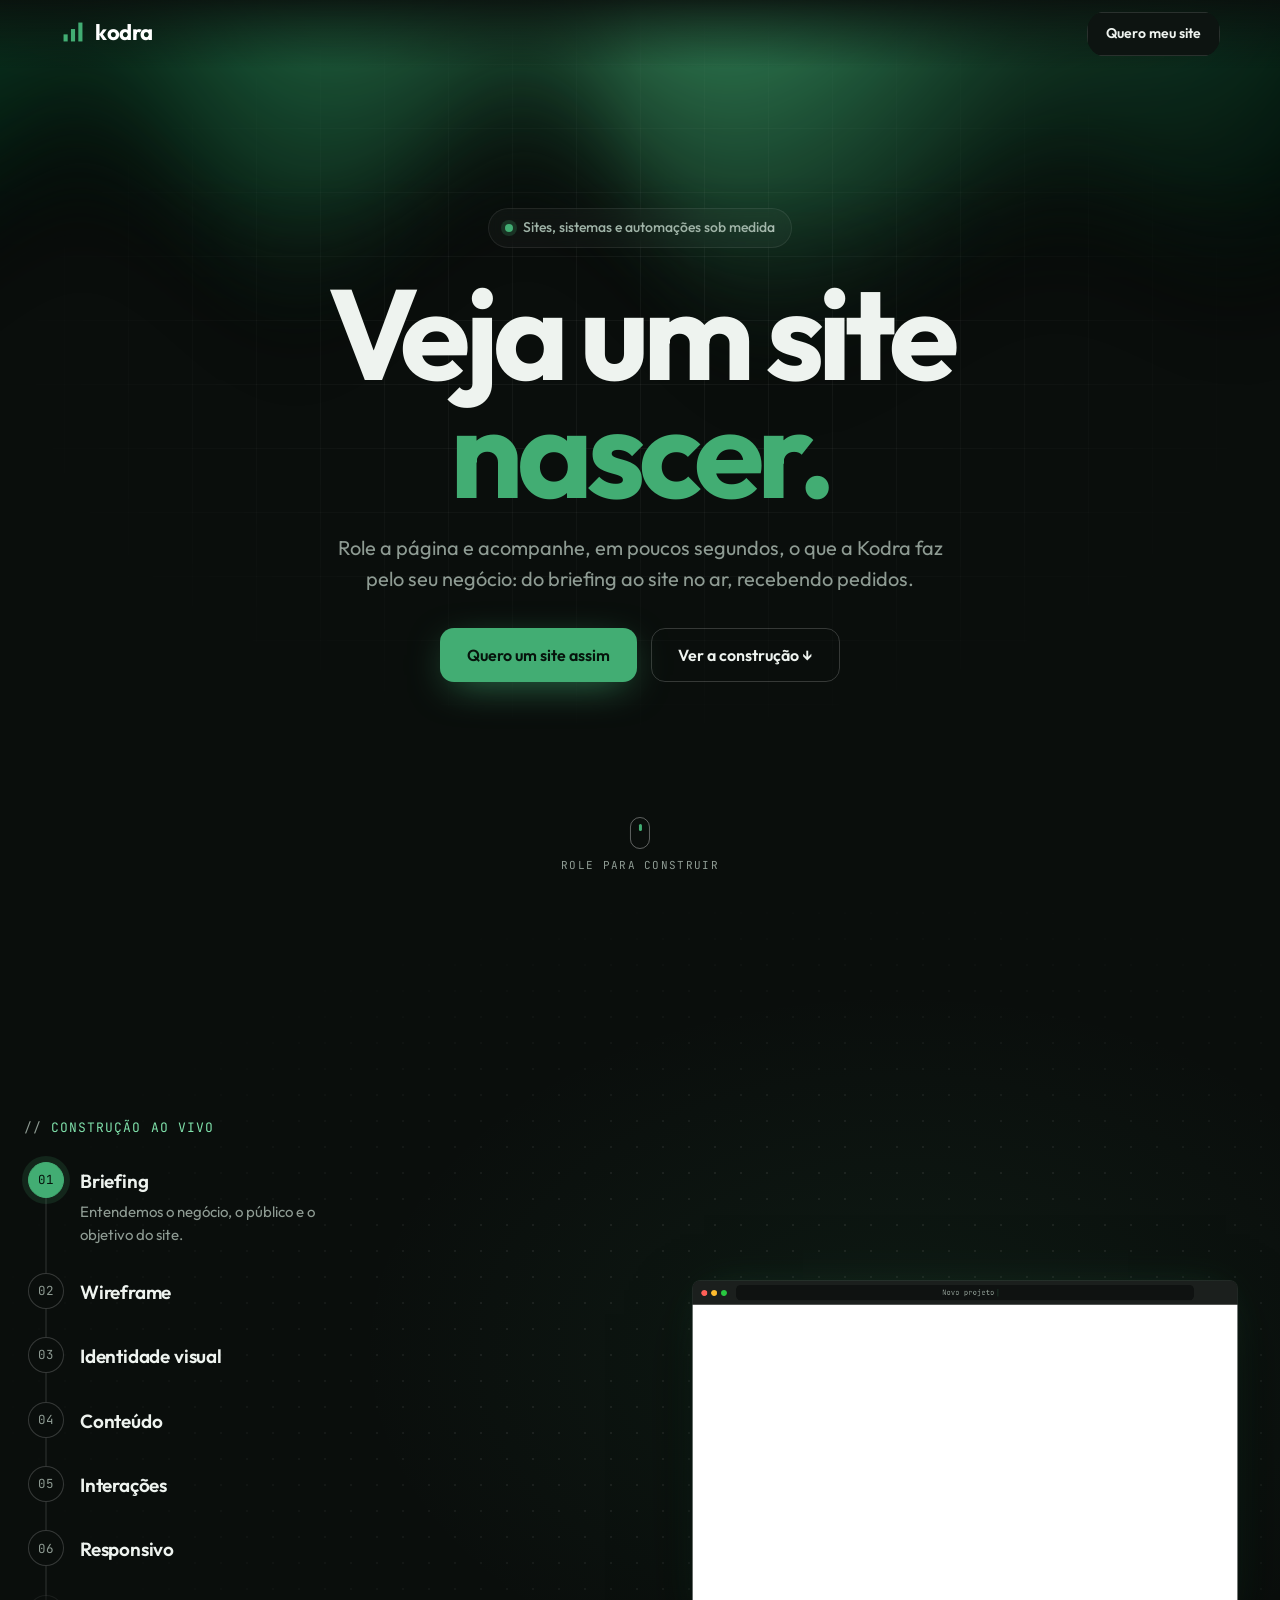
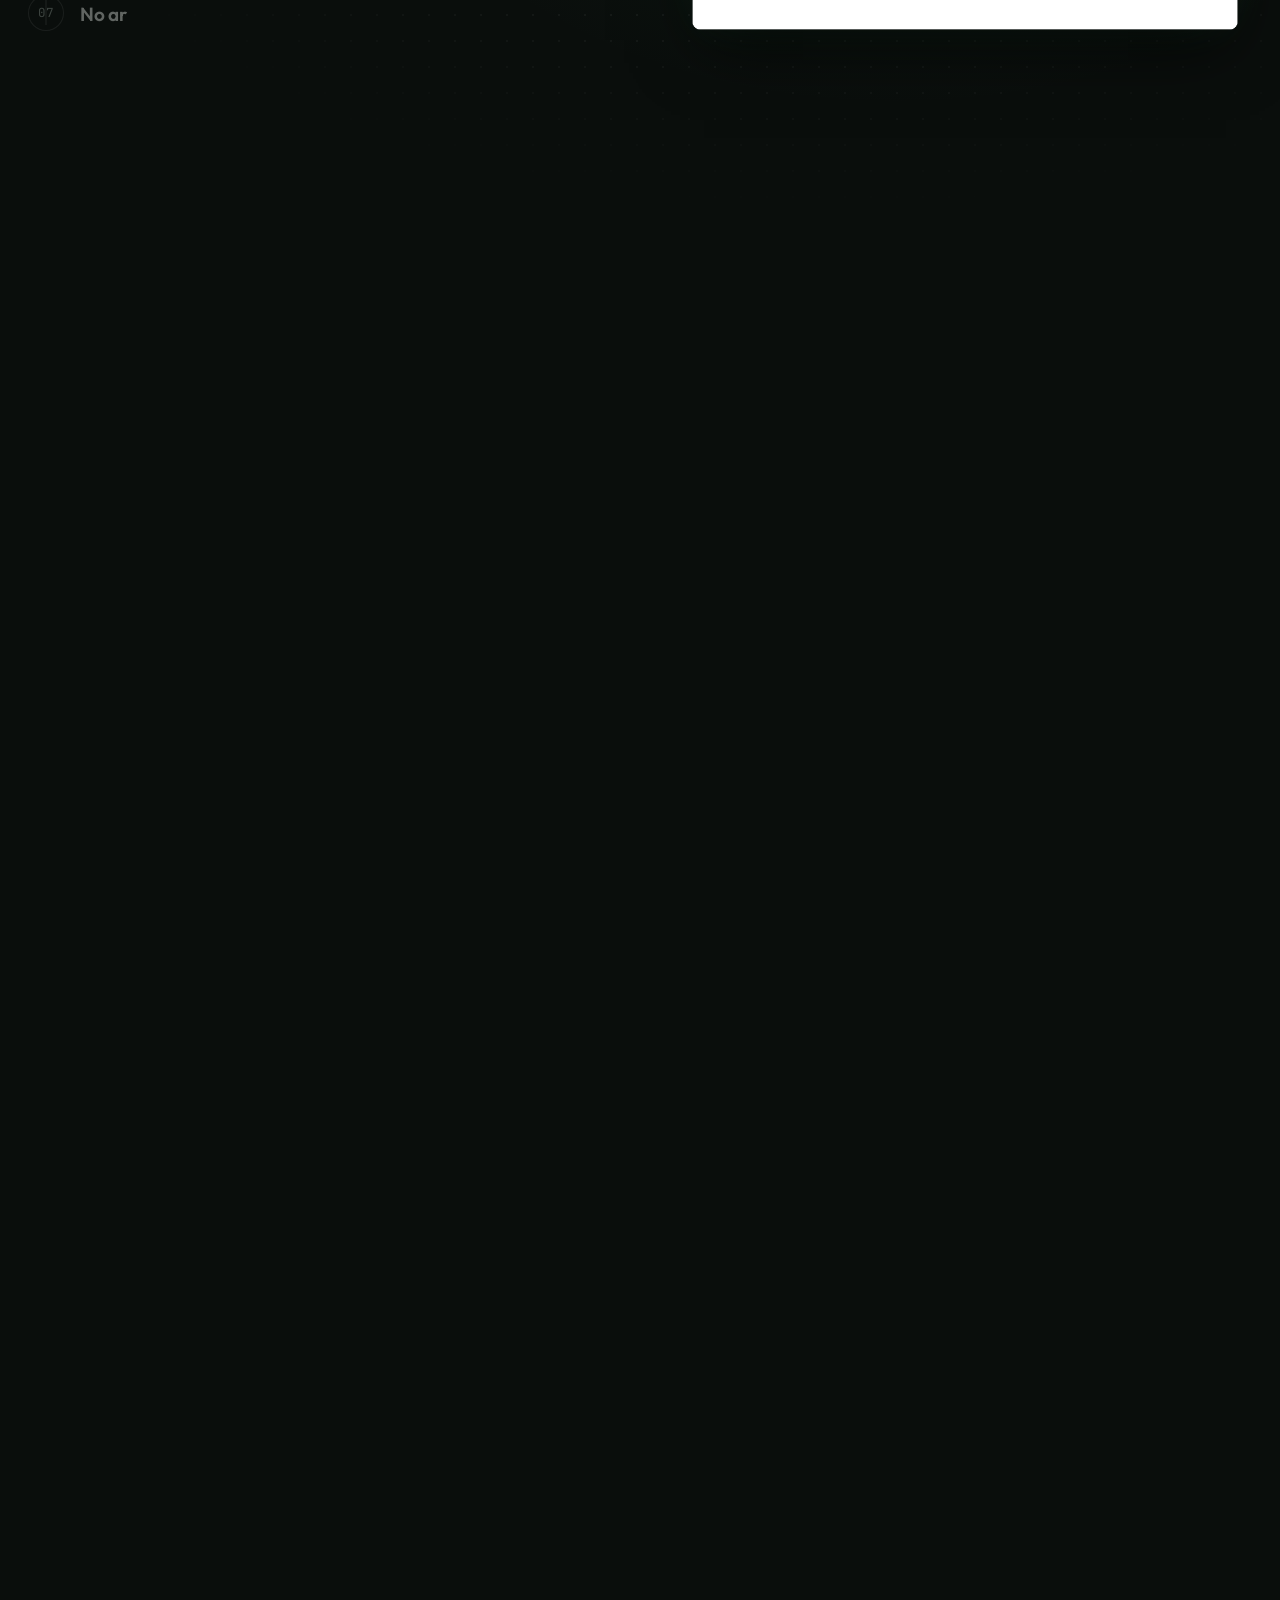
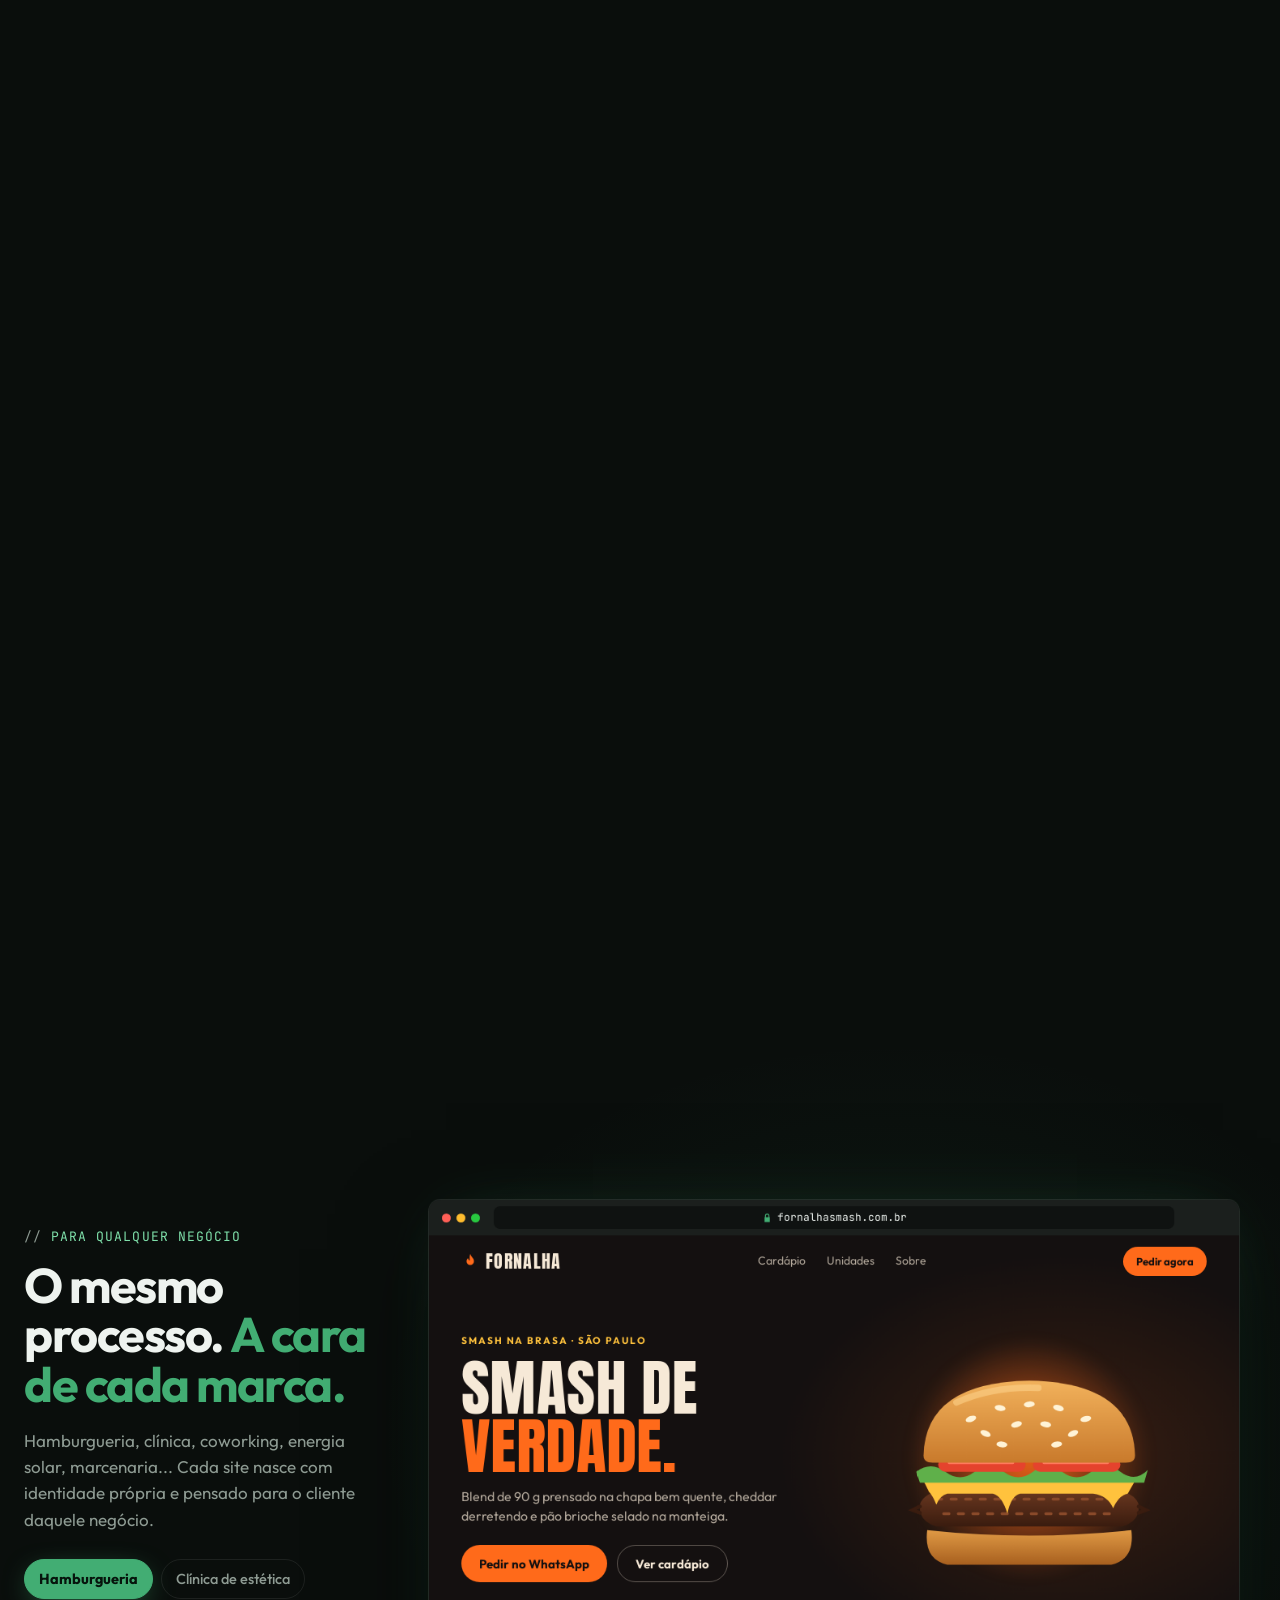
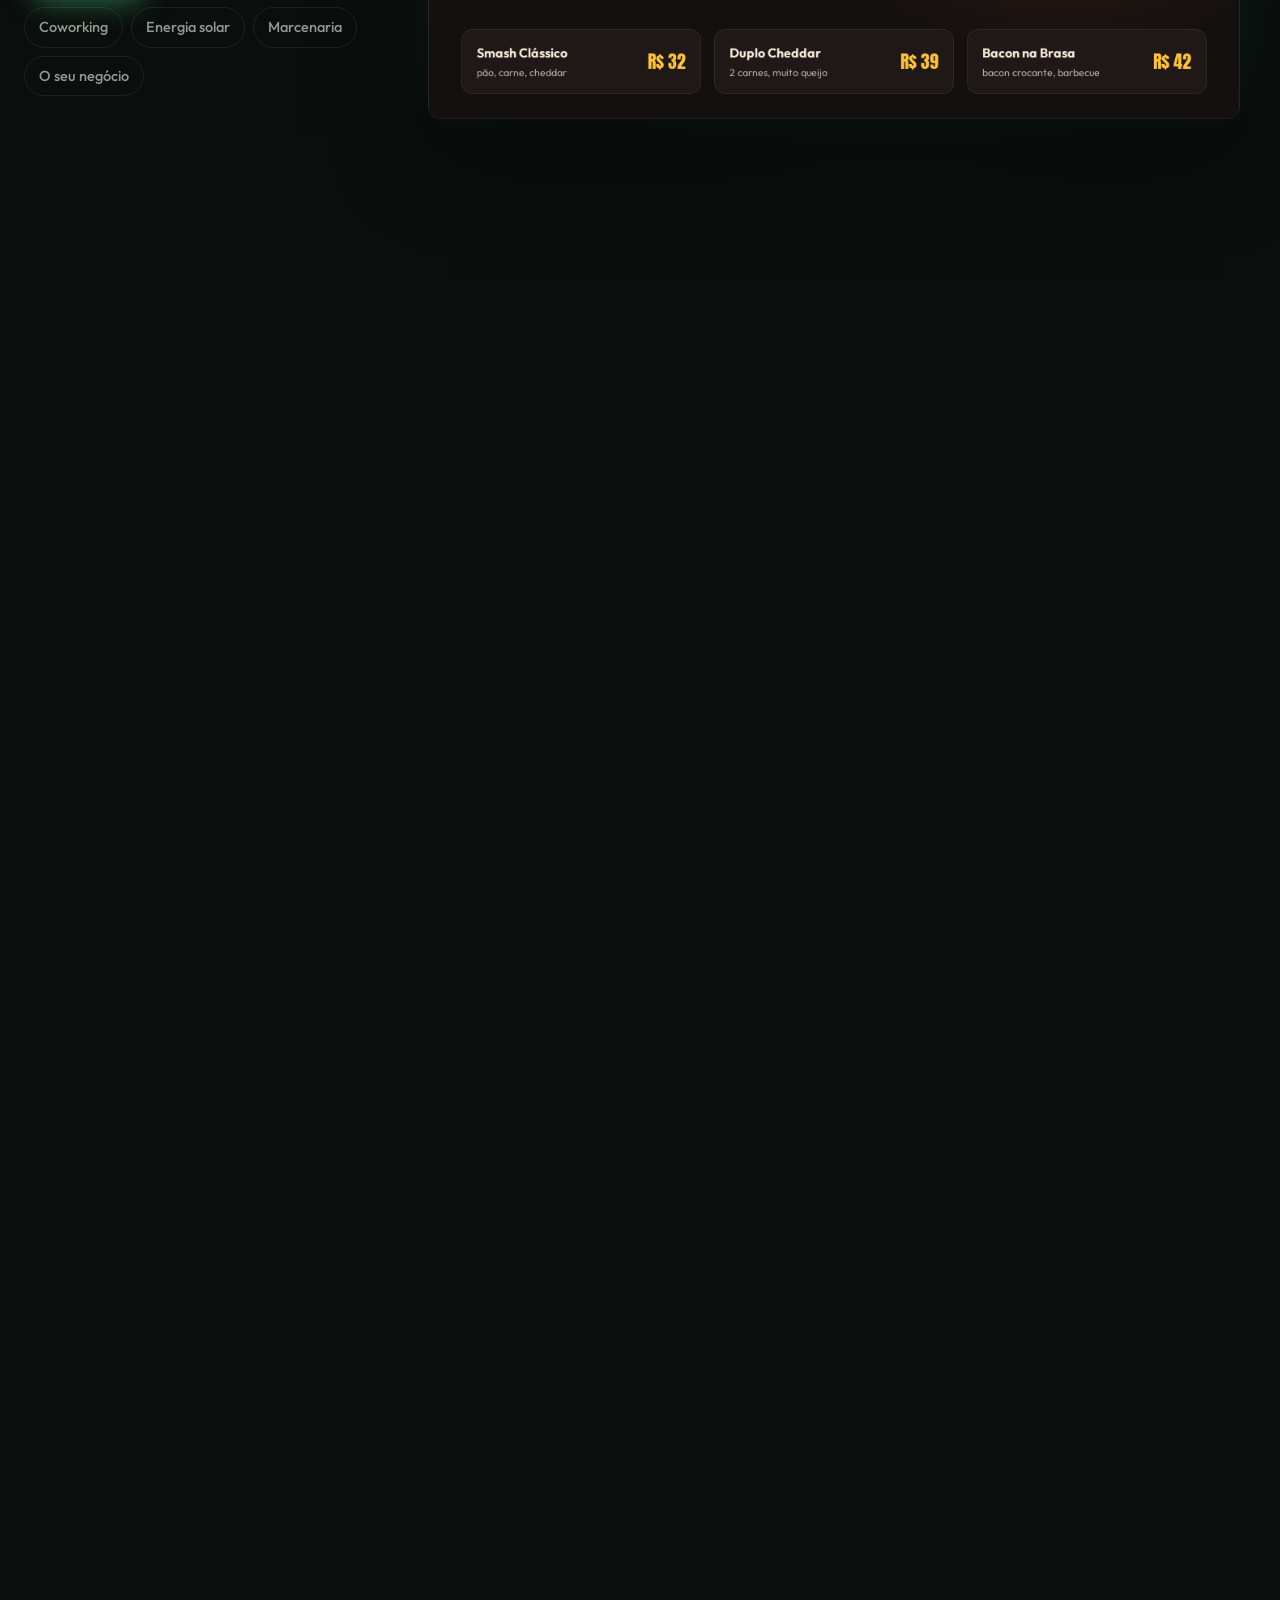
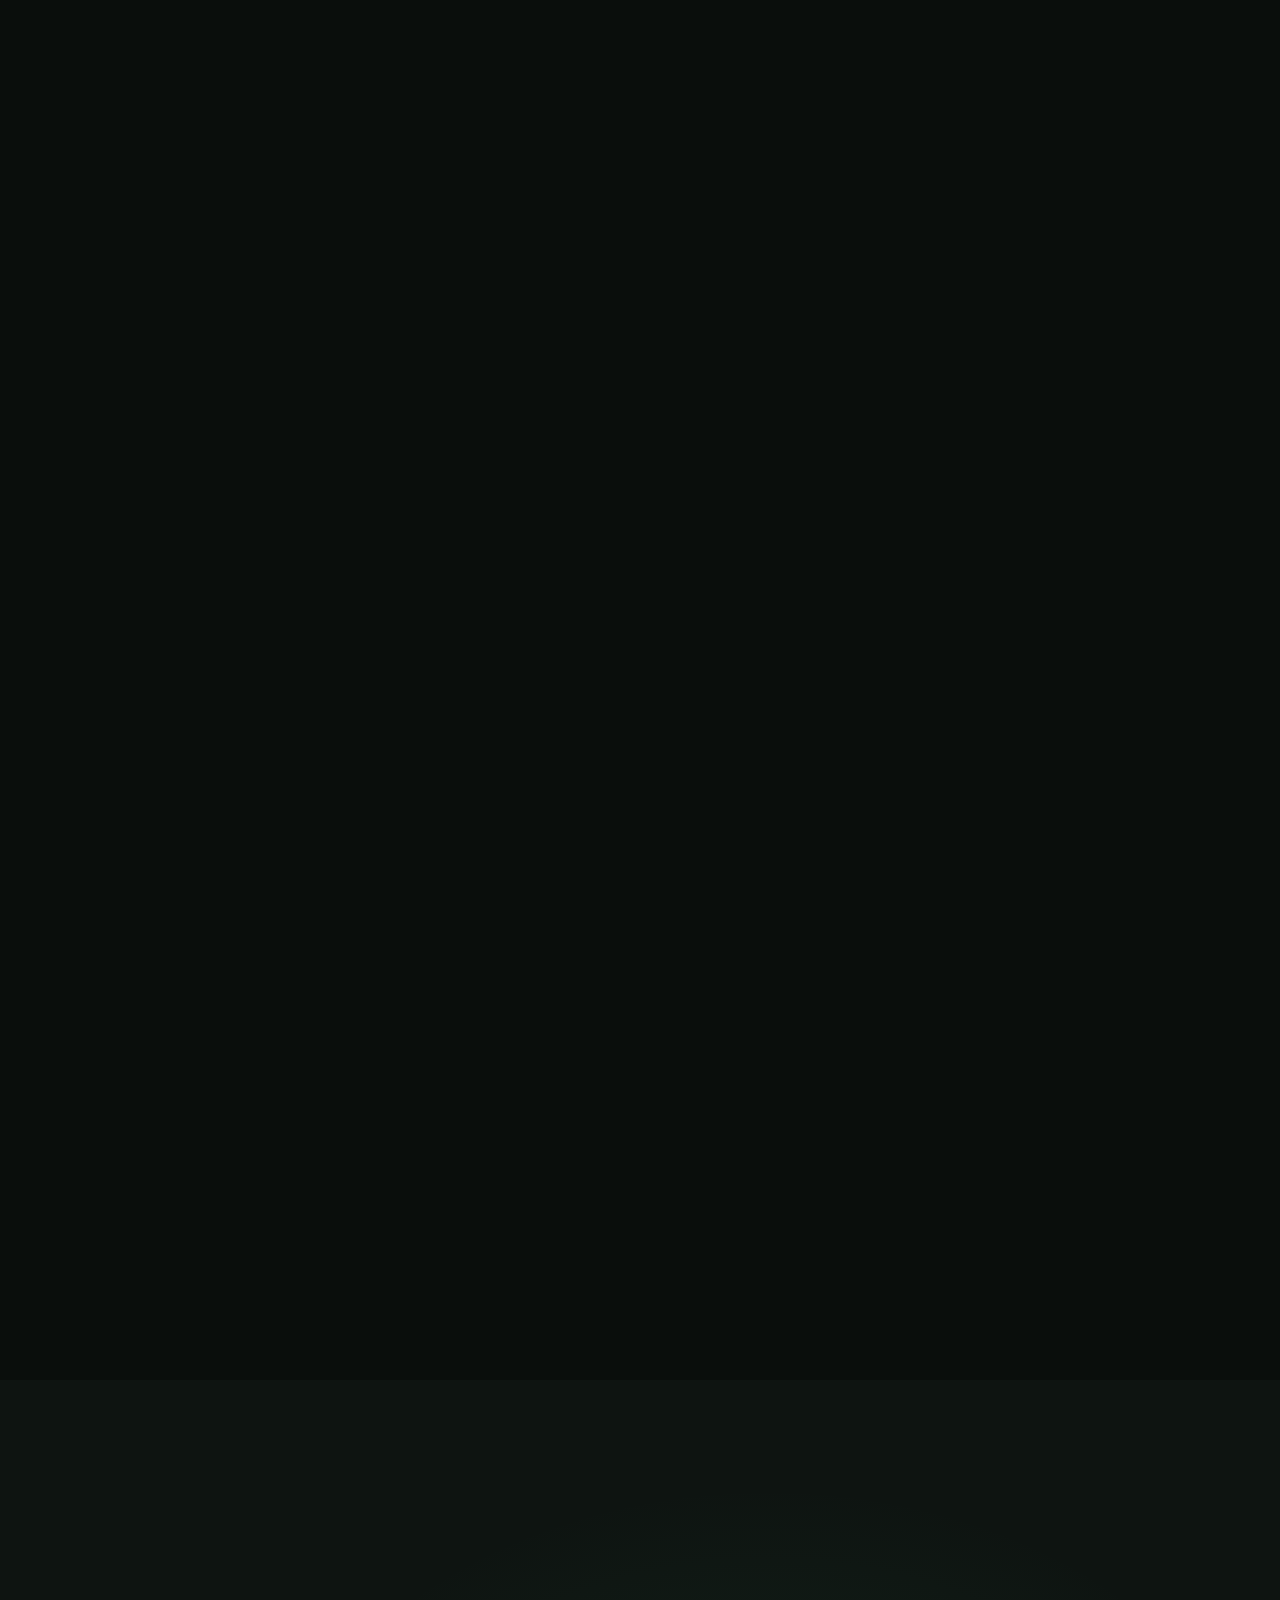
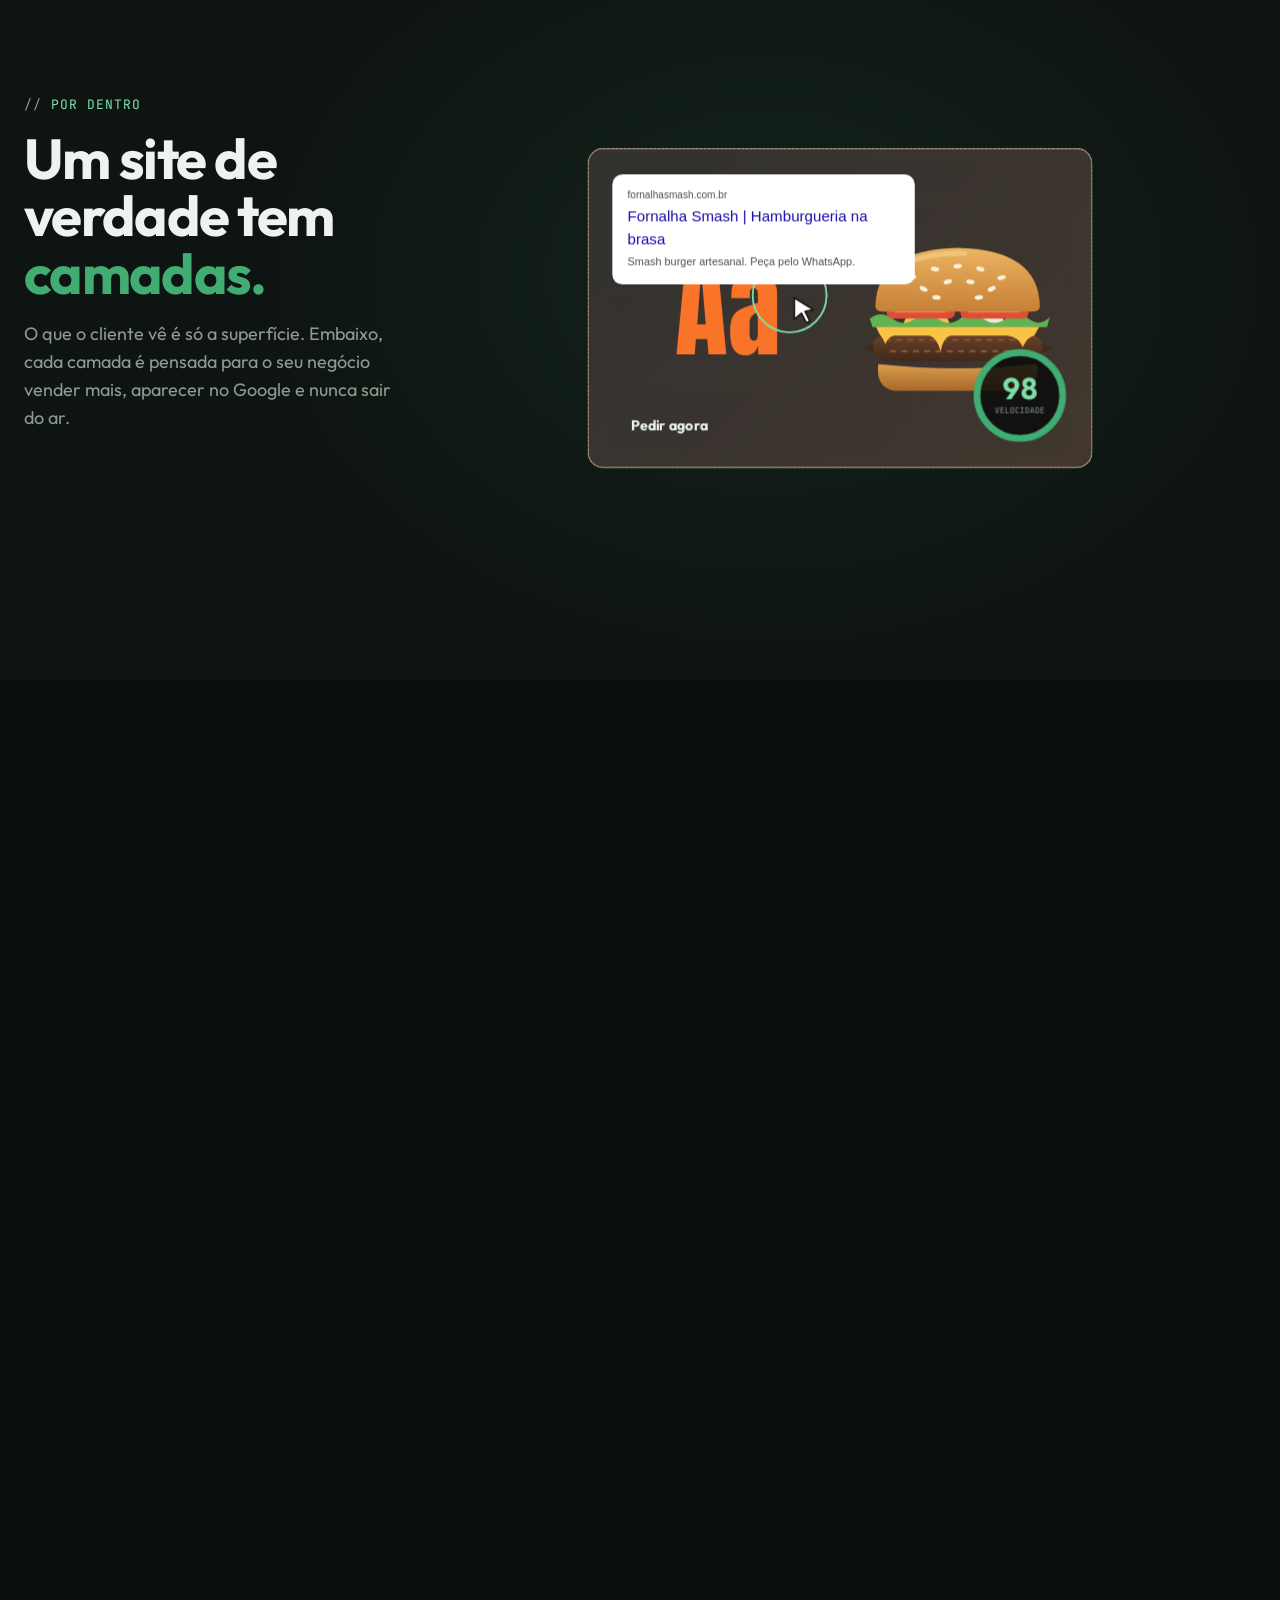
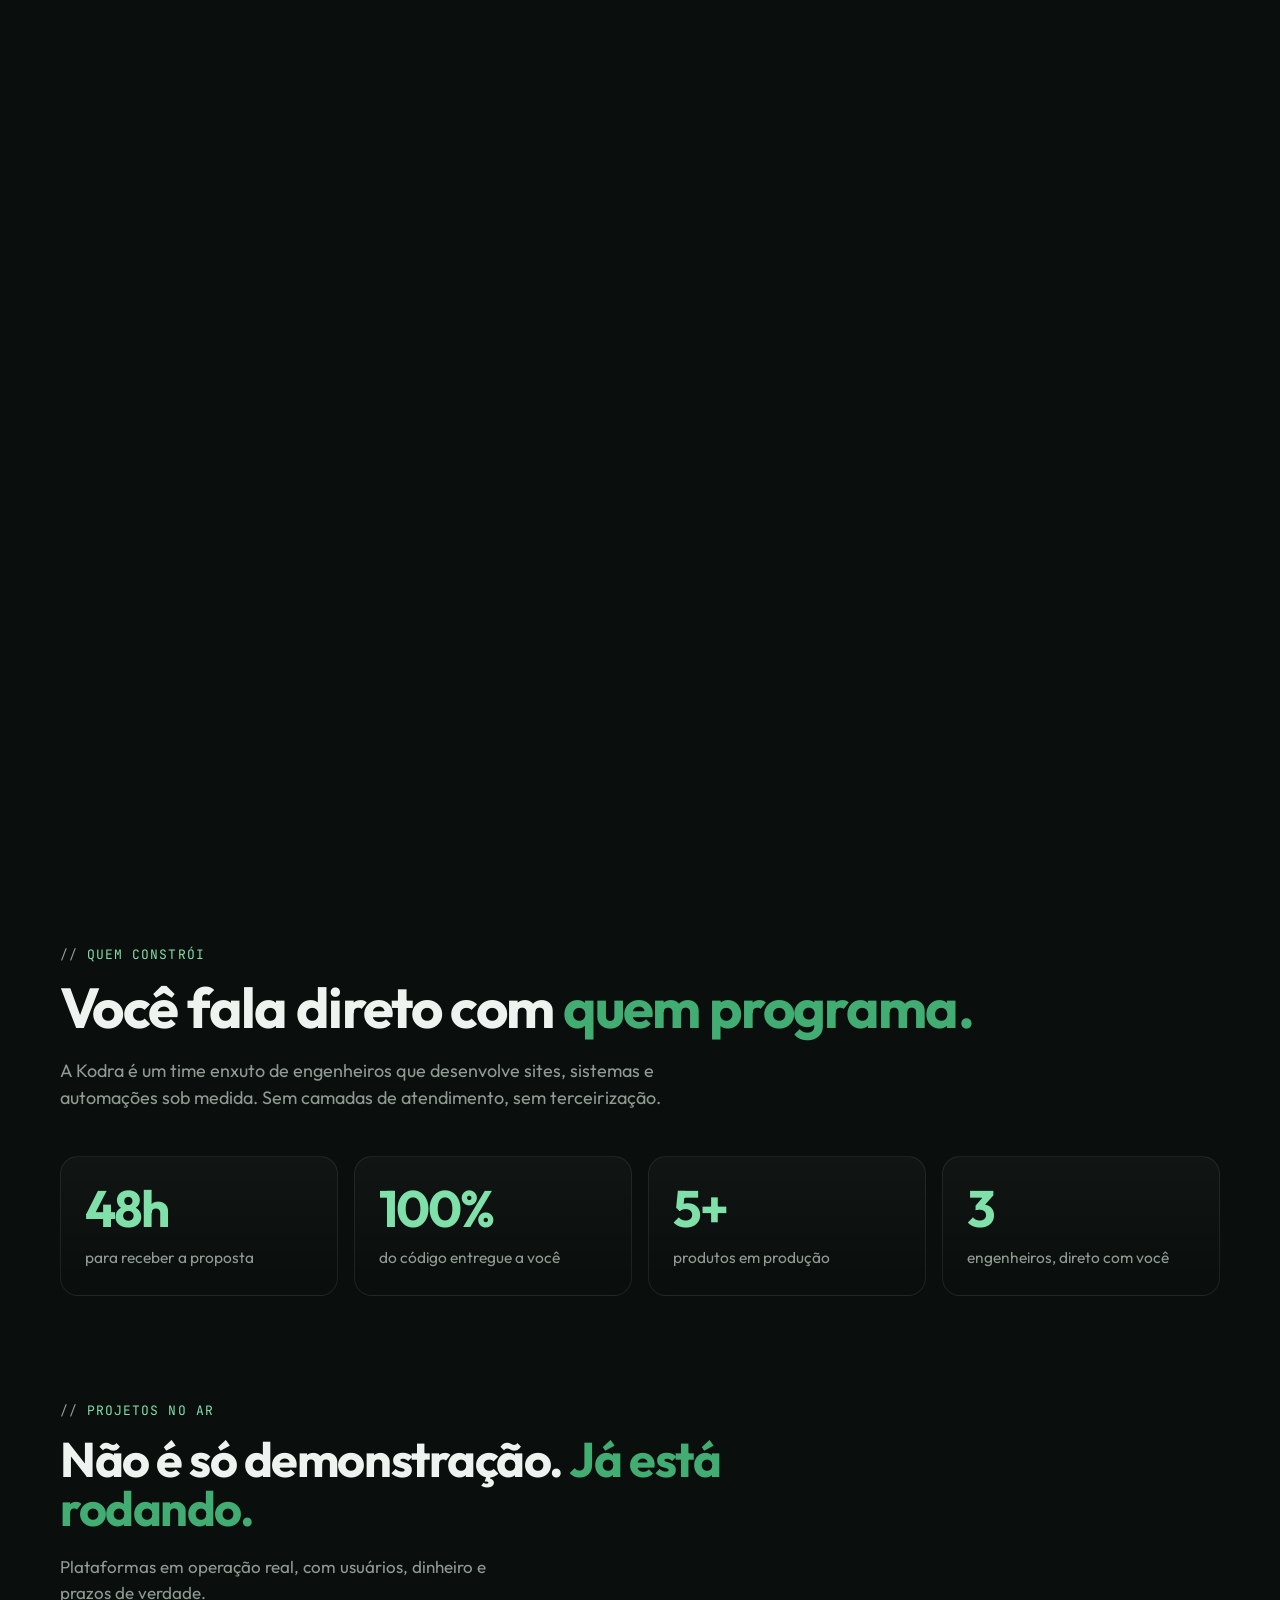
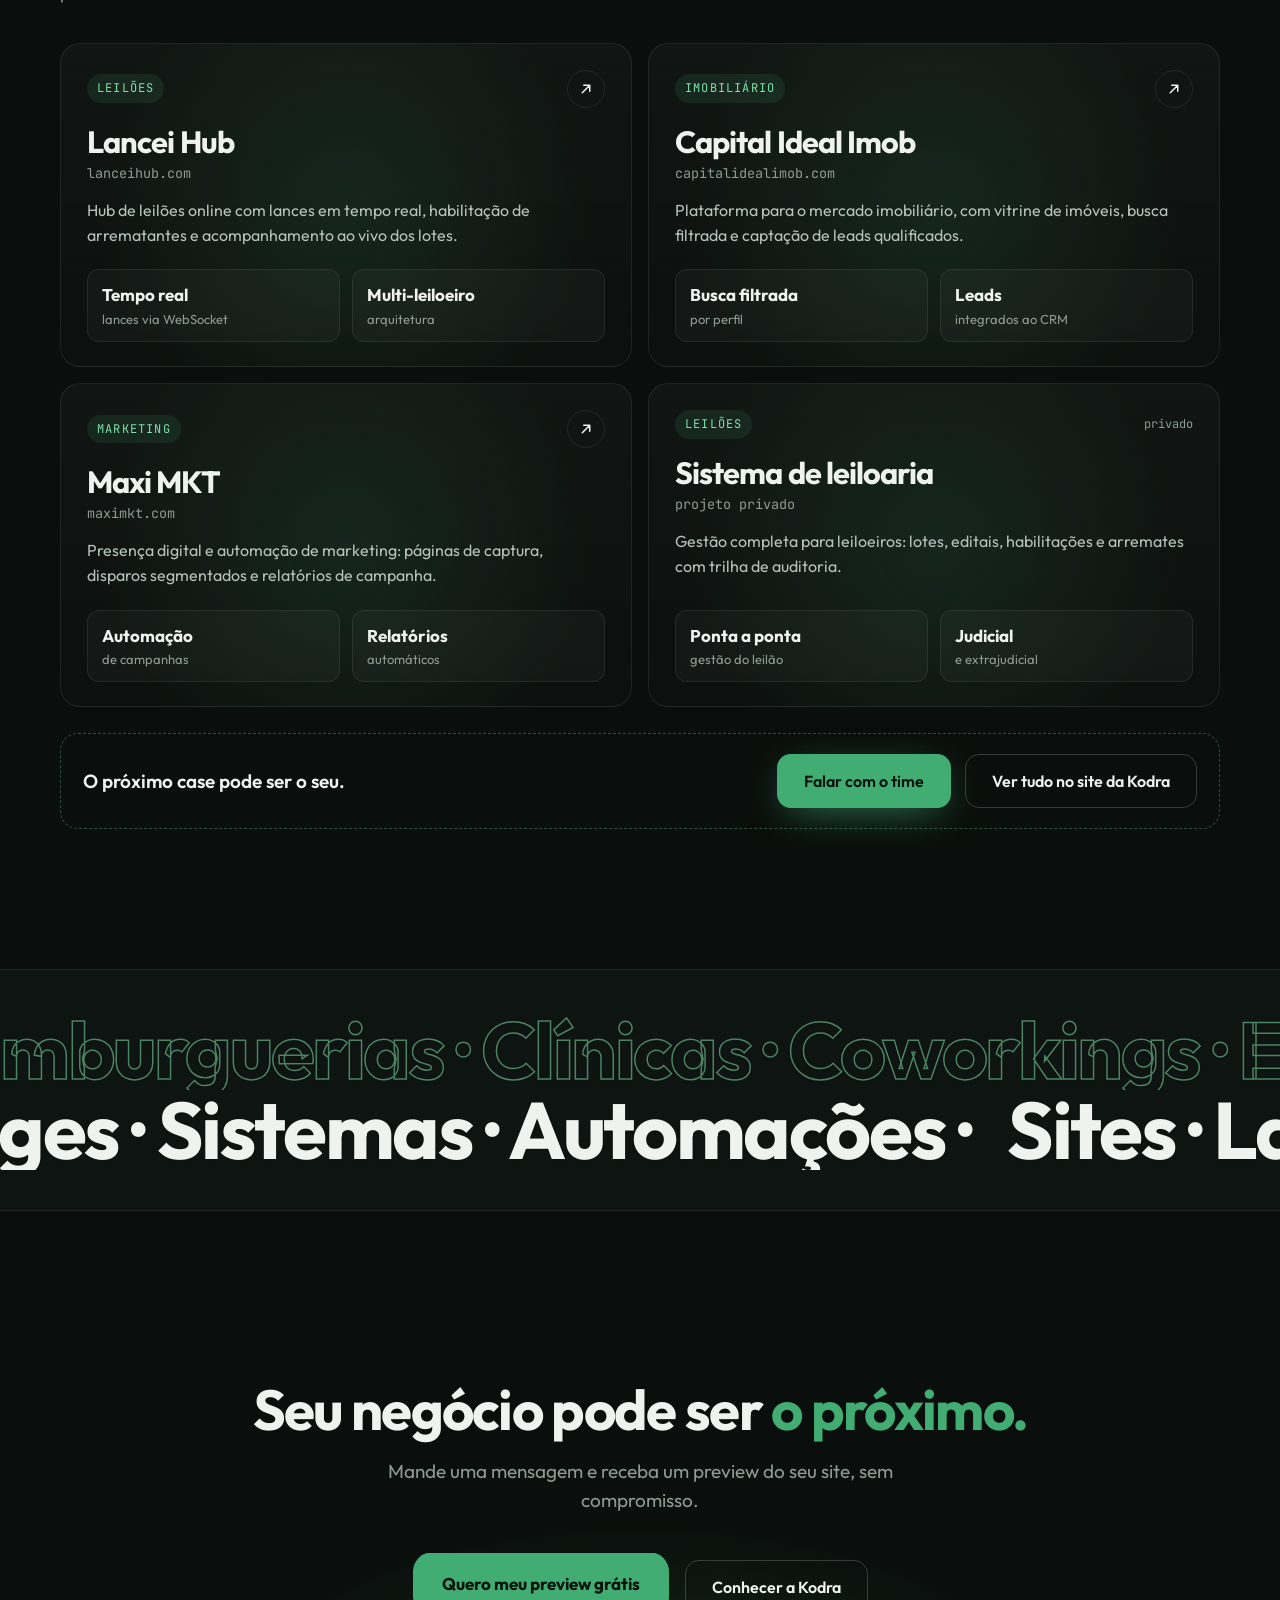
==== commit 9c2ae86b: "Projetos no ar, ritmo mais rapido e ajuste de corte" ====
--- a/index.html
+++ b/index.html
@@ -9,8 +9,8 @@
     <meta property="og:description" content="Do briefing ao site no ar, recebendo pedidos. Role e veja." />
     <meta name="theme-color" content="#0a0e0c" />
     <link rel="icon" href="data:image/svg+xml,%3Csvg xmlns='http://www.w3.org/2000/svg' viewBox='0 0 88 88'%3E%3Crect width='88' height='88' rx='18' fill='%230a0e0c'/%3E%3Crect x='12' y='52' width='14' height='24' fill='%2342AD73'/%3E%3Crect x='37' y='34' width='14' height='42' fill='%2342AD73'/%3E%3Crect x='62' y='12' width='14' height='64' fill='%2342AD73'/%3E%3C/svg%3E" />
-    <script type="module" crossorigin src="./assets/index-DhlICSpB.js"></script>
-    <link rel="stylesheet" crossorigin href="./assets/index-DyuBUSn8.css">
+    <script type="module" crossorigin src="./assets/index-CHC2N8K9.js"></script>
+    <link rel="stylesheet" crossorigin href="./assets/index-D2WJREBH.css">
   </head>
   <body>
     <div id="root"></div>
--- a/assets/index-D2WJREBH.css
+++ b/assets/index-D2WJREBH.css
@@ -0,0 +1 @@
+@font-face{font-family:Outfit Variable;font-style:normal;font-display:swap;font-weight:100 900;src:url(./outfit-latin-ext-wght-normal-DdQaqQDo.woff2)format("woff2-variations");unicode-range:U+100-2BA,U+2BD-2C5,U+2C7-2CC,U+2CE-2D7,U+2DD-2FF,U+304,U+308,U+329,U+1D00-1DBF,U+1E00-1E9F,U+1EF2-1EFF,U+2020,U+20A0-20AB,U+20AD-20C0,U+2113,U+2C60-2C7F,U+A720-A7FF}@font-face{font-family:Outfit Variable;font-style:normal;font-display:swap;font-weight:100 900;src:url(./outfit-latin-wght-normal-Bc-8i84L.woff2)format("woff2-variations");unicode-range:U+??,U+131,U+152-153,U+2BB-2BC,U+2C6,U+2DA,U+2DC,U+304,U+308,U+329,U+2000-206F,U+20AC,U+2122,U+2191,U+2193,U+2212,U+2215,U+FEFF,U+FFFD}@font-face{font-family:JetBrains Mono;font-style:normal;font-display:swap;font-weight:400;src:url([data-uri])format("woff2"),url([data-uri])format("woff");unicode-range:U+460-52F,U+1C80-1C8A,U+20B4,U+2DE0-2DFF,U+A640-A69F,U+FE2E-FE2F}@font-face{font-family:JetBrains Mono;font-style:normal;font-display:swap;font-weight:400;src:url(./jetbrains-mono-cyrillic-400-normal-BEIGL1Tu.woff2)format("woff2"),url(./jetbrains-mono-cyrillic-400-normal-ugxPyKxw.woff)format("woff");unicode-range:U+301,U+400-45F,U+490-491,U+4B0-4B1,U+2116}@font-face{font-family:JetBrains Mono;font-style:normal;font-display:swap;font-weight:400;src:url(./jetbrains-mono-greek-400-normal-C190GLew.woff2)format("woff2"),url(./jetbrains-mono-greek-400-normal-B9oWc5Lo.woff)format("woff");unicode-range:U+370-377,U+37A-37F,U+384-38A,U+38C,U+38E-3A1,U+3A3-3FF}@font-face{font-family:JetBrains Mono;font-style:normal;font-display:swap;font-weight:400;src:url([data-uri])format("woff2"),url(./jetbrains-mono-vietnamese-400-normal-CqNFfHCs.woff)format("woff");unicode-range:U+102-103,U+110-111,U+128-129,U+168-169,U+1A0-1A1,U+1AF-1B0,U+300-301,U+303-304,U+308-309,U+323,U+329,U+1EA0-1EF9,U+20AB}@font-face{font-family:JetBrains Mono;font-style:normal;font-display:swap;font-weight:400;src:url(./jetbrains-mono-latin-ext-400-normal-Bc8Ftmh3.woff2)format("woff2"),url(./jetbrains-mono-latin-ext-400-normal-fXTG6kC5.woff)format("woff");unicode-range:U+100-2BA,U+2BD-2C5,U+2C7-2CC,U+2CE-2D7,U+2DD-2FF,U+304,U+308,U+329,U+1D00-1DBF,U+1E00-1E9F,U+1EF2-1EFF,U+2020,U+20A0-20AB,U+20AD-20C0,U+2113,U+2C60-2C7F,U+A720-A7FF}@font-face{font-family:JetBrains Mono;font-style:normal;font-display:swap;font-weight:400;src:url(./jetbrains-mono-latin-400-normal-V6pRDFza.woff2)format("woff2"),url(./jetbrains-mono-latin-400-normal-6-qcROiO.woff)format("woff");unicode-range:U+??,U+131,U+152-153,U+2BB-2BC,U+2C6,U+2DA,U+2DC,U+304,U+308,U+329,U+2000-206F,U+20AC,U+2122,U+2191,U+2193,U+2212,U+2215,U+FEFF,U+FFFD}@font-face{font-family:Anton;font-style:normal;font-display:swap;font-weight:400;src:url(./anton-vietnamese-400-normal-CkBxLiRJ.woff2)format("woff2"),url(./anton-vietnamese-400-normal-2FfR1wHA.woff)format("woff");unicode-range:U+102-103,U+110-111,U+128-129,U+168-169,U+1A0-1A1,U+1AF-1B0,U+300-301,U+303-304,U+308-309,U+323,U+329,U+1EA0-1EF9,U+20AB}@font-face{font-family:Anton;font-style:normal;font-display:swap;font-weight:400;src:url(./anton-latin-ext-400-normal-SyiqE2Jt.woff2)format("woff2"),url(./anton-latin-ext-400-normal-BMODBQc6.woff)format("woff");unicode-range:U+100-2BA,U+2BD-2C5,U+2C7-2CC,U+2CE-2D7,U+2DD-2FF,U+304,U+308,U+329,U+1D00-1DBF,U+1E00-1E9F,U+1EF2-1EFF,U+2020,U+20A0-20AB,U+20AD-20C0,U+2113,U+2C60-2C7F,U+A720-A7FF}@font-face{font-family:Anton;font-style:normal;font-display:swap;font-weight:400;src:url(./anton-latin-400-normal-Byf51wtH.woff2)format("woff2"),url(./anton-latin-400-normal-AUNGEG_V.woff)format("woff");unicode-range:U+??,U+131,U+152-153,U+2BB-2BC,U+2C6,U+2DA,U+2DC,U+304,U+308,U+329,U+2000-206F,U+20AC,U+2122,U+2191,U+2193,U+2212,U+2215,U+FEFF,U+FFFD}@font-face{font-family:Playfair Display;font-style:normal;font-display:swap;font-weight:600;src:url(./playfair-display-cyrillic-600-normal-oLY6jnZ7.woff2)format("woff2"),url(./playfair-display-cyrillic-600-normal-DbWAkkgN.woff)format("woff");unicode-range:U+301,U+400-45F,U+490-491,U+4B0-4B1,U+2116}@font-face{font-family:Playfair Display;font-style:normal;font-display:swap;font-weight:600;src:url(./playfair-display-vietnamese-600-normal-ICsRR-qJ.woff2)format("woff2"),url(./playfair-display-vietnamese-600-normal-BPJkAZPN.woff)format("woff");unicode-range:U+102-103,U+110-111,U+128-129,U+168-169,U+1A0-1A1,U+1AF-1B0,U+300-301,U+303-304,U+308-309,U+323,U+329,U+1EA0-1EF9,U+20AB}@font-face{font-family:Playfair Display;font-style:normal;font-display:swap;font-weight:600;src:url(./playfair-display-latin-ext-600-normal-CEjQclLc.woff2)format("woff2"),url(./playfair-display-latin-ext-600-normal-BumBfC1v.woff)format("woff");unicode-range:U+100-2BA,U+2BD-2C5,U+2C7-2CC,U+2CE-2D7,U+2DD-2FF,U+304,U+308,U+329,U+1D00-1DBF,U+1E00-1E9F,U+1EF2-1EFF,U+2020,U+20A0-20AB,U+20AD-20C0,U+2113,U+2C60-2C7F,U+A720-A7FF}@font-face{font-family:Playfair Display;font-style:normal;font-display:swap;font-weight:600;src:url(./playfair-display-latin-600-normal-CZLGqjJe.woff2)format("woff2"),url(./playfair-display-latin-600-normal-CxxueQ0Z.woff)format("woff");unicode-range:U+??,U+131,U+152-153,U+2BB-2BC,U+2C6,U+2DA,U+2DC,U+304,U+308,U+329,U+2000-206F,U+20AC,U+2122,U+2191,U+2193,U+2212,U+2215,U+FEFF,U+FFFD}@font-face{font-family:Playfair Display;font-style:italic;font-display:swap;font-weight:600;src:url(./playfair-display-cyrillic-600-italic-DsJAm2wE.woff2)format("woff2"),url(./playfair-display-cyrillic-600-italic-D0MPwuIc.woff)format("woff");unicode-range:U+301,U+400-45F,U+490-491,U+4B0-4B1,U+2116}@font-face{font-family:Playfair Display;font-style:italic;font-display:swap;font-weight:600;src:url(./playfair-display-vietnamese-600-italic-CM5tQ_QU.woff2)format("woff2"),url(./playfair-display-vietnamese-600-italic-DzX7eaGQ.woff)format("woff");unicode-range:U+102-103,U+110-111,U+128-129,U+168-169,U+1A0-1A1,U+1AF-1B0,U+300-301,U+303-304,U+308-309,U+323,U+329,U+1EA0-1EF9,U+20AB}@font-face{font-family:Playfair Display;font-style:italic;font-display:swap;font-weight:600;src:url(./playfair-display-latin-ext-600-italic-Bg2sus4m.woff2)format("woff2"),url(./playfair-display-latin-ext-600-italic-Bkjhfatk.woff)format("woff");unicode-range:U+100-2BA,U+2BD-2C5,U+2C7-2CC,U+2CE-2D7,U+2DD-2FF,U+304,U+308,U+329,U+1D00-1DBF,U+1E00-1E9F,U+1EF2-1EFF,U+2020,U+20A0-20AB,U+20AD-20C0,U+2113,U+2C60-2C7F,U+A720-A7FF}@font-face{font-family:Playfair Display;font-style:italic;font-display:swap;font-weight:600;src:url(./playfair-display-latin-600-italic-Bvp5b4iR.woff2)format("woff2"),url(./playfair-display-latin-600-italic-BFV_U8S6.woff)format("woff");unicode-range:U+??,U+131,U+152-153,U+2BB-2BC,U+2C6,U+2DA,U+2DC,U+304,U+308,U+329,U+2000-206F,U+20AC,U+2122,U+2191,U+2193,U+2212,U+2215,U+FEFF,U+FFFD}@font-face{font-family:Space Grotesk;font-style:normal;font-display:swap;font-weight:700;src:url(./space-grotesk-vietnamese-700-normal-DMty7AZE.woff2)format("woff2"),url(./space-grotesk-vietnamese-700-normal-Duxec5Rn.woff)format("woff");unicode-range:U+102-103,U+110-111,U+128-129,U+168-169,U+1A0-1A1,U+1AF-1B0,U+300-301,U+303-304,U+308-309,U+323,U+329,U+1EA0-1EF9,U+20AB}@font-face{font-family:Space Grotesk;font-style:normal;font-display:swap;font-weight:700;src:url(./space-grotesk-latin-ext-700-normal-BQnZhY3m.woff2)format("woff2"),url(./space-grotesk-latin-ext-700-normal-HVCqSBdx.woff)format("woff");unicode-range:U+100-2BA,U+2BD-2C5,U+2C7-2CC,U+2CE-2D7,U+2DD-2FF,U+304,U+308,U+329,U+1D00-1DBF,U+1E00-1E9F,U+1EF2-1EFF,U+2020,U+20A0-20AB,U+20AD-20C0,U+2113,U+2C60-2C7F,U+A720-A7FF}@font-face{font-family:Space Grotesk;font-style:normal;font-display:swap;font-weight:700;src:url(./space-grotesk-latin-700-normal-RjhwGPKo.woff2)format("woff2"),url(./space-grotesk-latin-700-normal-CwsQ-cCU.woff)format("woff");unicode-range:U+??,U+131,U+152-153,U+2BB-2BC,U+2C6,U+2DA,U+2DC,U+304,U+308,U+329,U+2000-206F,U+20AC,U+2122,U+2191,U+2193,U+2212,U+2215,U+FEFF,U+FFFD}@font-face{font-family:Fraunces;font-style:normal;font-display:swap;font-weight:600;src:url(./fraunces-vietnamese-600-normal-BjlAJixd.woff2)format("woff2"),url(./fraunces-vietnamese-600-normal-DlAl5EAR.woff)format("woff");unicode-range:U+102-103,U+110-111,U+128-129,U+168-169,U+1A0-1A1,U+1AF-1B0,U+300-301,U+303-304,U+308-309,U+323,U+329,U+1EA0-1EF9,U+20AB}@font-face{font-family:Fraunces;font-style:normal;font-display:swap;font-weight:600;src:url(./fraunces-latin-ext-600-normal-BtzmzP0X.woff2)format("woff2"),url(./fraunces-latin-ext-600-normal-B0Dy4lqi.woff)format("woff");unicode-range:U+100-2BA,U+2BD-2C5,U+2C7-2CC,U+2CE-2D7,U+2DD-2FF,U+304,U+308,U+329,U+1D00-1DBF,U+1E00-1E9F,U+1EF2-1EFF,U+2020,U+20A0-20AB,U+20AD-20C0,U+2113,U+2C60-2C7F,U+A720-A7FF}@font-face{font-family:Fraunces;font-style:normal;font-display:swap;font-weight:600;src:url(./fraunces-latin-600-normal-BFCDtZfi.woff2)format("woff2"),url(./fraunces-latin-600-normal-DL5QCzvS.woff)format("woff");unicode-range:U+??,U+131,U+152-153,U+2BB-2BC,U+2C6,U+2DA,U+2DC,U+304,U+308,U+329,U+2000-206F,U+20AC,U+2122,U+2191,U+2193,U+2212,U+2215,U+FEFF,U+FFFD}@font-face{font-family:Fraunces;font-style:italic;font-display:swap;font-weight:600;src:url(./fraunces-vietnamese-600-italic-DkyY-g7b.woff2)format("woff2"),url(./fraunces-vietnamese-600-italic-BV4E0YjK.woff)format("woff");unicode-range:U+102-103,U+110-111,U+128-129,U+168-169,U+1A0-1A1,U+1AF-1B0,U+300-301,U+303-304,U+308-309,U+323,U+329,U+1EA0-1EF9,U+20AB}@font-face{font-family:Fraunces;font-style:italic;font-display:swap;font-weight:600;src:url(./fraunces-latin-ext-600-italic-BwNYOmL7.woff2)format("woff2"),url(./fraunces-latin-ext-600-italic-CZUOs6oU.woff)format("woff");unicode-range:U+100-2BA,U+2BD-2C5,U+2C7-2CC,U+2CE-2D7,U+2DD-2FF,U+304,U+308,U+329,U+1D00-1DBF,U+1E00-1E9F,U+1EF2-1EFF,U+2020,U+20A0-20AB,U+20AD-20C0,U+2113,U+2C60-2C7F,U+A720-A7FF}@font-face{font-family:Fraunces;font-style:italic;font-display:swap;font-weight:600;src:url(./fraunces-latin-600-italic-O70d2LGK.woff2)format("woff2"),url(./fraunces-latin-600-italic-BlP2rMdV.woff)format("woff");unicode-range:U+??,U+131,U+152-153,U+2BB-2BC,U+2C6,U+2DA,U+2DC,U+304,U+308,U+329,U+2000-206F,U+20AC,U+2122,U+2191,U+2193,U+2212,U+2215,U+FEFF,U+FFFD}:root{--bg:#0a0e0c;--bg2:#0e1411;--panel:#121a16;--line:#ffffff14;--text:#eef3ef;--muted:#8e9b93;--green:#42ad73;--green2:#7fe0aa;--font:"Outfit Variable", system-ui, -apple-system, "Segoe UI", sans-serif;--mono:"JetBrains Mono", ui-monospace, monospace}*{box-sizing:border-box}html{-webkit-text-size-adjust:100%}html.lenis,html.lenis body{height:auto}.lenis.lenis-smooth{scroll-behavior:auto!important}body{background:var(--bg);color:var(--text);font-family:var(--font);-webkit-font-smoothing:antialiased;margin:0;font-size:17px;line-height:1.55;overflow-x:hidden}a{color:inherit;text-decoration:none}h1,h2,h3{letter-spacing:-.03em;margin:0;font-weight:700;line-height:1.02}em{color:var(--green);font-style:normal}.wrap{width:min(1160px,100% - 40px);margin-inline:auto}.eyebrow{font-family:var(--mono);letter-spacing:.08em;text-transform:uppercase;color:var(--green2);margin-bottom:14px;font-size:13px;display:inline-block}.eyebrow:before{content:"// ";color:var(--muted)}.btn{height:54px;font-family:var(--font);cursor:pointer;white-space:nowrap;border:1.5px solid #0000;border-radius:14px;justify-content:center;align-items:center;gap:10px;padding:0 26px;font-size:16px;font-weight:600;transition:background .2s,border-color .2s,color .2s;display:inline-flex}.btn-green{background:var(--green);color:#06140c;box-shadow:0 10px 40px -12px #42ad73cc}.btn-green:hover{background:#4fc283}.btn-line{color:var(--text);background:0 0;border-color:#ffffff2e}.btn-line:hover{border-color:var(--green);color:var(--green2)}.top{z-index:50;background:linear-gradient(#0a0e0cd9,#0a0e0c00);justify-content:space-between;align-items:center;height:68px;padding:0 max(20px,50vw - 580px);display:flex;position:fixed;top:0;left:0;right:0}.kodra-logo{align-items:center;gap:9px;display:inline-flex}.kodra-word{letter-spacing:-.02em;color:#fff;font-size:22px;font-weight:700}.bars-anim rect{transform-box:fill-box;transform-origin:50% 100%;animation:1.8s ease-in-out infinite bar}.bars-anim rect:nth-child(2){animation-delay:.2s}.bars-anim rect:nth-child(3){animation-delay:.4s}@keyframes bar{0%,to{transform:scaleY(1)}50%{transform:scaleY(.55)}}.star-top .inner-content{border-radius:12px;padding:10px 18px;font-size:14px;font-weight:600}.star-top{border-radius:12px}.hero{background:var(--bg);min-height:100svh;position:relative;overflow:hidden}.hero>div{min-height:inherit}.hero-aurora{opacity:.9;position:absolute;inset:0 0 35%;-webkit-mask-image:linear-gradient(#000 30%,#0000);mask-image:linear-gradient(#000 30%,#0000)}.hero-grid{pointer-events:none;background-image:linear-gradient(#ffffff0b 1px,#0000 1px),linear-gradient(90deg,#ffffff0b 1px,#0000 1px);background-size:64px 64px;position:absolute;inset:0;-webkit-mask-image:radial-gradient(70% 60% at 50% 40%,#000 20%,#0000 75%);mask-image:radial-gradient(70% 60% at 50% 40%,#000 20%,#0000 75%)}.hero-inner{z-index:2;text-align:center;flex-direction:column;justify-content:center;align-items:center;min-height:100svh;padding:110px 20px 120px;display:flex;position:relative}.pill{border:1px solid var(--line);-webkit-backdrop-filter:blur(8px);backdrop-filter:blur(8px);background:#ffffff08;border-radius:999px;align-items:center;gap:10px;padding:8px 16px;font-size:14px;font-weight:500;display:inline-flex}.pill .dot{background:var(--green);border-radius:50%;width:8px;height:8px;box-shadow:0 0 0 4px #42ad7333}.hero-title{letter-spacing:-.05em;margin:26px 0 22px;font-size:clamp(56px,10vw,148px);line-height:.92}.hero-title .accent{color:var(--green)}.dc-off{color:#7fe0aa8c}.hero-sub{max-width:620px;color:var(--muted);margin:0 0 34px;font-size:clamp(17px,1.6vw,20px)}.hero-ctas{flex-wrap:wrap;justify-content:center;gap:14px;display:flex}.scroll-cue{z-index:2;font-family:var(--mono);letter-spacing:.12em;text-transform:uppercase;color:var(--muted);flex-direction:column;align-items:center;gap:8px;font-size:11px;display:flex;position:absolute;bottom:26px;left:50%;transform:translate(-50%)}.mouse{border:1.5px solid #ffffff59;border-radius:12px;width:20px;height:32px;position:relative}.mouse:after{content:"";background:var(--green);border-radius:2px;width:3px;height:7px;margin-left:-1.5px;animation:1.6s ease-in-out infinite wheel;position:absolute;top:6px;left:50%}@keyframes wheel{0%{opacity:0;transform:translateY(-2px)}40%{opacity:1}to{opacity:0;transform:translateY(9px)}}.build{background:radial-gradient(900px 600px at 70% 50%, #42ad7314, transparent 60%), var(--bg);height:100svh;position:relative;overflow:hidden}.build:before{content:"";pointer-events:none;background-image:radial-gradient(#ffffff12 1px,#0000 1px);background-size:26px 26px;position:absolute;inset:0;-webkit-mask-image:radial-gradient(at 65%,#000 30%,#0000 75%);mask-image:radial-gradient(at 65%,#000 30%,#0000 75%)}.stage{grid-template-columns:300px 1fr;gap:24px;height:100%;padding:92px max(24px,50vw - 660px) 36px;display:grid;position:relative}.steps-col{align-self:center}.steps{gap:6px;margin:0;padding:0 0 0 4px;list-style:none;display:grid;position:relative}.steps-line{background:var(--line);width:2px;position:absolute;top:18px;bottom:18px;left:21px}.steps-fill{background:var(--green);transform-origin:50% 0;position:absolute;inset:0;transform:scaleY(0)}.step{opacity:.38;gap:16px;padding:10px 0;transition:opacity .35s;display:flex;position:relative}.step.on{opacity:1}.step-n{z-index:1;width:36px;height:36px;font-family:var(--mono);background:var(--bg);color:var(--muted);border:1.5px solid #ffffff2e;border-radius:50%;flex:none;place-items:center;font-size:12.5px;transition:all .35s;display:grid;position:relative}.step.on .step-n{border-color:var(--green);color:#06140c;background:var(--green);box-shadow:0 0 0 6px #42ad7326}.step b{letter-spacing:-.01em;margin-top:5px;font-size:19px;font-weight:600;display:block}.step p{color:var(--muted);max-height:0;margin:4px 0 0;font-size:15px;transition:max-height .4s;overflow:hidden}.step.on p{max-height:70px}.steps-bar{display:none}.device-area{min-height:0;position:relative}.device{will-change:transform, width, height;--m:0;background:#1b1f1d;border-radius:14px;position:absolute;overflow:hidden;box-shadow:0 0 0 1px #ffffff1a,0 40px 120px -20px #000c,0 0 80px -30px #42ad7359}.chrome{height:calc(44px + 22px * var(--m));padding-top:calc(22px * var(--m));background:#1b1f1d;align-items:center;gap:12px;padding-inline:16px;display:flex;position:absolute;top:0;left:0;right:0}.dots{opacity:calc(1 - var(--m) * 2.5);width:calc(52px * (1 - var(--m)));flex:none;gap:7px;display:flex;overflow:hidden}.dots i{background:#ff5f57;border-radius:50%;flex:none;width:11px;height:11px}.dots i:nth-child(2){background:#febc2e}.dots i:nth-child(3){background:#28c840}.url{height:28px;font-family:var(--mono);color:var(--text);background:#0f1211;border-radius:8px;flex:1;justify-content:center;align-items:center;gap:6px;min-width:0;font-size:13px;display:flex}.url-text{white-space:nowrap;color:var(--muted);overflow:hidden}.url-text.typed{color:var(--text)}.caret{background:var(--green);width:1.5px;height:14px;animation:1s step-end infinite blink}@keyframes blink{50%{opacity:0}}.chrome-sp{width:calc(52px * (1 - var(--m)));flex:none}.notch{z-index:3;width:112px;height:26px;opacity:var(--m);background:#000;border-radius:20px;margin-left:-56px;position:absolute;top:8px;left:50%}.viewport{bottom:0;left:0;right:0;top:calc(44px + 22px * var(--m));background:#fff;position:absolute;overflow:hidden;container:vp/inline-size}.grid-ov{z-index:1;pointer-events:none;grid-template-columns:repeat(12,1fr);gap:16px;padding:0 40px;display:grid;position:absolute;inset:0}.grid-ov i{background:#42ad731a;border-inline:1px solid #42ad7340}.site{font-family:var(--font);flex-direction:column;padding:0 40px;display:flex;position:absolute;inset:0}.site-wf{z-index:2;background:#fff}.site-real{--s-bg:#141010;--s-text:#f6e9d7;--s-muted:#f6e9d7b3;--s-primary:#ff6a1a;--s-on-primary:#141010;--s-accent:#ffc23d;--s-card:#1f1817;--s-line:#ffffff14;--s-ghost:#f6e9d759;--s-font:"Anton", sans-serif;--s-fw:400;--s-tt:uppercase;--s-h1:76px;--s-lh:.95;--s-ls:.005em;--s-em-style:normal;--s-glow:#ff6a1ae6;--s-glow-mid:#ff6a1a4d;--s-glow-soft:#ff6a1a29;--s-em:22px;--s-logo-ls:.06em;background:radial-gradient(500px 360px at 78% 46%, var(--s-glow-soft), transparent 70%), var(--s-bg);color:var(--s-text);z-index:3}.s-nav{flex:none;justify-content:space-between;align-items:center;gap:20px;height:64px;display:flex}.s-logo{font-family:var(--s-font,"Anton");font-weight:var(--s-fw,400);letter-spacing:var(--s-logo-ls,.06em);align-items:center;gap:8px;font-size:22px;display:flex}.s-links{color:var(--s-muted);gap:26px;font-size:14px;display:flex}.s-btn{background:var(--s-primary);height:46px;color:var(--s-on-primary);white-space:nowrap;border-radius:999px;justify-content:center;align-items:center;padding:0 22px;font-size:15px;font-weight:700;display:inline-flex}.s-btn.sm{height:36px;padding:0 16px;font-size:13px}.s-btn.ghost{border:1.5px solid var(--s-ghost);color:var(--s-text);background:0 0}.s-hero{flex:1;grid-template-columns:1.05fr 1fr;align-items:center;gap:24px;min-height:0;display:grid}.s-copy{flex-direction:column;align-items:flex-start;display:flex}.s-tag{letter-spacing:.16em;text-transform:uppercase;color:var(--s-accent);font-size:12px;font-weight:700}.s-h1{font-family:var(--s-font);font-weight:var(--s-fw);font-size:var(--s-h1);line-height:var(--s-lh);letter-spacing:var(--s-ls);text-transform:var(--s-tt);color:var(--s-text);margin:12px 0 14px}.s-h1 em{color:var(--s-primary);font-style:var(--s-em-style)}.s-p{color:var(--s-muted);max-width:30em;margin:0 0 24px;font-size:16px;line-height:1.5}.s-ctas{gap:12px;display:flex}.s-media{place-items:center;height:100%;display:grid;position:relative}.s-glow{background:radial-gradient(circle, var(--s-glow) 0%, var(--s-glow-mid) 45%, transparent 70%);filter:blur(8px);border-radius:50%;width:300px;height:300px;position:absolute}.burger,.art{width:360px;max-width:100%;position:relative;overflow:visible}.s-cards{flex:none;grid-template-columns:repeat(3,1fr);gap:16px;padding-bottom:30px;display:grid}.s-card{background:var(--s-card);border:1px solid var(--s-line);border-radius:14px;grid-template-columns:1fr auto;align-items:center;gap:2px 10px;padding:16px 18px;display:grid}.s-card b{font-size:16px}.s-card small{color:var(--s-muted);grid-column:1;font-size:12.5px}.s-card em{font-family:var(--s-font);font-weight:var(--s-fw);font-size:var(--s-em);color:var(--s-accent);white-space:nowrap;grid-area:1/2/3;font-style:normal}.site-wf .wf-b{background:#eef0f2;border:1.5px dashed #b9c1c8;border-radius:8px;display:block}.site-wf .s-links{gap:18px}.wf-logo{width:120px;height:24px}.site-wf .s-links .wf-b{width:62px;height:12px}.wf-btn{width:110px;height:36px;border-radius:999px!important}.wf-btn.lg{width:168px;height:46px}.wf-tag{width:190px;height:12px}.wf-h{width:92%;height:64px;margin-top:12px}.wf-h.short{width:62%}.wf-p{width:88%;height:12px;margin-top:12px}.wf-p.short{width:56%}.site-wf .s-ctas{margin-top:24px}.site-wf .s-media{place-items:center;display:grid}.wf-img{aspect-ratio:1.15;width:86%;background:linear-gradient(to top right,#0000 calc(50% - 1px),#c9d0d6 50%,#0000 calc(50% + 1px)),linear-gradient(to bottom right,#0000 calc(50% - 1px),#c9d0d6 50%,#0000 calc(50% + 1px)),#eef0f2!important;border-radius:18px!important}.wf-card{height:72px;border-radius:14px!important}.cursor{z-index:8;pointer-events:none;align-items:flex-start;display:flex;position:absolute;top:0;left:0}.cursor span{background:var(--green);color:#06140c;border-radius:6px;margin:22px 0 0 -6px;padding:3px 9px;font-size:12px;font-weight:700}.spark{z-index:7;width:0;height:0;position:absolute;top:0;left:0}.spark i{transform-origin:0;background:#ffc23d;border-radius:3px;width:34px;height:3px;position:absolute;top:-1.5px;left:0}.spark i:before{content:"";background:inherit;border-radius:inherit;position:absolute;inset:0 -4px 0 22px}.toast{z-index:9;color:#fff;white-space:nowrap;background:#0f1411eb;border:1px solid #42ad7380;border-radius:12px;align-items:center;gap:8px;padding:10px 16px;font-size:15px;font-weight:600;display:flex;position:absolute;bottom:22px;left:50%;box-shadow:0 10px 30px #0006}.notif{z-index:10;-webkit-backdrop-filter:blur(10px);backdrop-filter:blur(10px);color:#fff;background:#1c211ef0;border:1px solid #ffffff1a;border-radius:18px;align-items:center;gap:12px;padding:12px 14px;display:flex;position:absolute;top:10px;left:10px;right:10px;box-shadow:0 14px 40px #00000080}.notif .wa{background:#25d366;border-radius:11px;flex:none;place-items:center;width:40px;height:40px;display:grid}.notif-txt{flex-direction:column;min-width:0;line-height:1.3;display:flex}.notif-txt small{color:#a6b0aa;font-size:12px}.notif-txt b{font-size:15px}.notif-txt span{color:#d6ddd9;white-space:nowrap;text-overflow:ellipsis;font-size:14px;overflow:hidden}.editor{z-index:1;width:56%;height:62%;font-family:var(--mono);--lh:20px;background:#111613;border-radius:12px;flex-direction:column;display:flex;position:absolute;top:2%;left:0;overflow:hidden;box-shadow:0 0 0 1px #ffffff14,0 30px 80px -20px #000c}.ed-title{border-bottom:1px solid var(--line);background:#171d1a;flex:none;align-items:center;gap:10px;height:30px;padding:0 12px;display:flex}.ed-dots{gap:6px;width:46px;display:flex}.ed-dots i{background:#ff5f57;border-radius:50%;width:10px;height:10px}.ed-dots i:nth-child(2){background:#febc2e}.ed-dots i:nth-child(3){background:#28c840}.ed-sp{width:46px}.ed-name{text-align:center;color:var(--muted);flex:1;font-size:12px}.ed-main{flex:1;min-height:0;display:flex}.ed-act{border-right:1px solid var(--line);background:#0e1210;flex-direction:column;flex:none;align-items:center;gap:14px;width:38px;padding-top:12px;display:flex}.ed-act svg{color:#5d6a63;width:18px;height:18px}.ed-act svg:first-child{color:#cfd8d3}.ed-side{border-right:1px solid var(--line);color:#8e9b93;background:#131815;flex:none;width:132px;padding:10px 0;font-size:11.5px}.ed-side small{letter-spacing:.1em;padding:0 12px 8px;font-size:10px;display:block}.ed-side ul{margin:0;padding:0;list-style:none}.ed-file{white-space:nowrap;text-overflow:ellipsis;padding:3px 12px;transition:background .25s,color .25s;overflow:hidden}.ed-file.ind{padding-left:24px}.ed-file.folder{color:#cfd8d3}.ed-file.on{color:#fff;box-shadow:inset 2px 0 0 var(--green);background:#42ad7329}.ed-code{background:#111613;flex:1;min-width:0;position:relative}.ed-tabs{border-bottom:1px solid var(--line);background:#0e1210;height:30px;display:flex;overflow:hidden}.ed-tab{color:#6d7a73;border-right:1px solid var(--line);white-space:nowrap;align-items:center;padding:0 12px;font-size:11.5px;display:none}.ed-tab.open{display:flex}.ed-tab.on{color:#fff;box-shadow:inset 0 2px 0 var(--green);background:#111613}.ed-pane{opacity:0;position:absolute;inset:30px 0 0;overflow:hidden}.ed-pane.on{opacity:1}.ed-pane.term{background:#0a0d0b}.ed-body{font-size:12.5px;line-height:var(--lh);color:#cfd8d3;padding:10px 0;position:relative}.ed-line{height:var(--lh);display:flex}.ed-num{text-align:right;color:#46524b;flex:none;width:34px;padding-right:12px}.term .ed-num{width:14px;padding-right:0}.ln-code{white-space:pre;clip-path:inset(0 calc(100% - var(--n,0) * 1ch) 0 -2px);display:inline-block}.ed-caret{width:2px;height:var(--lh);background:var(--green2);transform:translate(calc(var(--cn,0) * 1ch), calc(var(--cl,0) * var(--lh)));animation:1s step-end infinite blink;position:absolute;top:10px;left:34px}.term .ed-caret{left:14px}.ed-status{background:var(--green);color:#06140c;height:22px;font-size:11px;font-weight:700;font-family:var(--font);flex:none;justify-content:space-between;align-items:center;padding:0 10px;display:flex}.editor .k{color:#c792ea}.editor .f{color:#82aaff}.editor .t{color:#7fe0aa}.editor .a{color:#ffcb6b}.editor .s{color:#c3e88d}.editor .v{color:#f78c6c}.editor .c{color:#5f6f67}.editor .g{color:#42ad73;font-weight:700}.device{z-index:2}.float{z-index:5;pointer-events:none;position:absolute;inset:0}.note,.palette{transform:translate(calc(var(--dx,0px) * var(--fly,0)), calc(var(--dy,0px) * var(--fly,0)));position:absolute}.note-in{color:#2b2a1d;transform-origin:50%;background:#fff7c7;border-radius:14px;min-width:190px;padding:12px 16px;box-shadow:0 16px 40px #00000073}.note-in small{font-family:var(--mono);letter-spacing:.08em;text-transform:uppercase;color:#8b7a2b;font-size:11px;display:block}.note-in b{font-size:17px;font-weight:600}.note.n1{top:4%;left:58%}.note.n1 .note-in{rotate:-4deg}.note.n2{top:16%;right:0}.note.n2 .note-in{background:#d9f3e4;rotate:3deg}.note.n3{bottom:5%;left:33%}.note.n3 .note-in{background:#dde9ff;rotate:2deg}.note.n4{bottom:2%;right:1%}.note.n4 .note-in{background:#ffe0cf;rotate:-3deg}.palette{top:24%;right:0}.palette-in{border:1px solid var(--line);background:#151b18;border-radius:18px;padding:16px;box-shadow:0 20px 50px #00000080}.palette-in small{font-family:var(--mono);letter-spacing:.08em;text-transform:uppercase;color:var(--muted);margin-bottom:10px;font-size:11px;display:block}.palette .sw{gap:8px;margin-bottom:14px;display:flex}.palette .sw i{border-radius:50%;width:34px;height:34px;box-shadow:inset 0 0 0 1px #ffffff26}.palette .type{align-items:center;gap:12px;display:flex}.palette .aa{color:#ff6a1a;font-family:Anton,sans-serif;font-size:44px;line-height:1}.palette .type b{font-size:16px;display:block}.palette .type small{text-transform:none;letter-spacing:0;font-family:var(--font);margin:0;font-size:13px}.width-chip{background:var(--green);color:#06140c;font-family:var(--mono);border-radius:999px;padding:6px 14px;font-size:14px;font-weight:700;position:absolute;top:1%;left:68%}.gauge{border:1px solid var(--line);background:#151b18;border-radius:18px;align-items:center;gap:10px;padding:10px 16px 10px 10px;display:flex;position:absolute;bottom:10%;left:3%;box-shadow:0 20px 50px #00000080}.gauge span{flex-direction:column;line-height:1.1;display:flex}.gauge b{color:var(--green2);font-size:30px;font-weight:700}.gauge small{font-family:var(--mono);text-transform:uppercase;letter-spacing:.08em;color:var(--muted);font-size:11px}@container vp (width<=560px){.site{padding:0 20px}.s-nav{height:58px}.s-links{display:none!important}.s-hero{flex:none;grid-template-rows:auto auto;grid-template-columns:1fr;align-content:start;gap:6px}.s-media{order:-1;height:210px}.burger,.art{width:240px}.s-glow{width:220px;height:220px}.s-h1{font-size:calc(var(--s-h1) * .76);margin:8px 0 10px}.s-p{margin-bottom:18px;font-size:15px}.s-ctas{flex-direction:column;gap:10px;width:100%}.s-ctas .s-btn{width:100%}.s-ctas .s-btn.ghost,.site-wf .s-ctas .wf-b.ghost{display:none}.s-cards{grid-template-columns:1fr;gap:10px;padding-top:20px}.wf-img{width:70%}.wf-h{height:50px}.site-wf .s-ctas .wf-b{width:100%}}.niches{background:radial-gradient(800px 600px at 70% 50%, #42ad7317, transparent 65%), var(--bg);height:100svh;position:relative;overflow:hidden}.niches-inner{grid-template-columns:360px 1fr;gap:28px;height:100%;padding:92px max(24px,50vw - 660px) 34px;display:grid}.niches-copy{align-self:center}.niches-copy h2{font-size:clamp(36px,3.8vw,56px)}.niches-copy p{color:var(--muted);margin:18px 0 26px;font-size:17px}.chips{flex-wrap:wrap;gap:8px;display:flex}.chip{border:1px solid var(--line);color:var(--muted);white-space:nowrap;border-radius:999px;padding:8px 14px;font-size:14.5px;font-weight:500;transition:all .35s}.chip.on{background:var(--green);border-color:var(--green);color:#06140c;font-weight:700;box-shadow:0 8px 30px -10px #42ad73e6}.nd-area{min-height:0;position:relative}.nd .viewport{background:#0a0e0c}.nd .url-text{color:var(--text)}.wipe-line{z-index:20;background:var(--green2);pointer-events:none;width:3px;margin-left:-1.5px;position:absolute;top:0;bottom:0;box-shadow:0 0 18px 4px #7fe0aab3}.skin .s-logo svg{flex:none}html.rec,html.rec body,html.rec *{cursor:none!important}html.rec .scroll-cue{display:none}.layers{background:radial-gradient(800px 600px at 60% 55%, #42ad731a, transparent 65%), var(--bg2);height:100svh;position:relative;overflow:hidden}.layers-inner{grid-template-columns:380px 1fr;gap:20px;height:100%;padding:92px max(24px,50vw - 620px) 30px;display:grid;position:relative}.layers-copy{align-self:center}.layers-copy h2,.stats h2,.cta h2{font-size:clamp(38px,4.4vw,64px)}.layers-copy p{color:var(--muted);margin:18px 0 0;font-size:18px}.stack-area{perspective:2600px;min-height:0;position:relative}.stack-scene{width:600px;height:380px;transform-style:preserve-3d;position:absolute;top:56%;left:50%}.stack{transform-style:preserve-3d;position:absolute;inset:0}.layer{transform-style:preserve-3d;border-radius:18px;position:absolute;inset:0}.anchor{width:2px;height:2px;position:absolute;top:0;right:0}.lf{border-radius:18px;position:absolute;inset:0;overflow:hidden}.lf-host{background:#0b100e;border:1px solid #42ad7359;align-content:center;gap:12px;padding:26px;display:grid}.rack{border:1px solid var(--line);background:#141b17;border-radius:10px;align-items:center;gap:10px;height:48px;padding:0 16px;display:flex}.rack .led{background:var(--green);width:8px;height:8px;box-shadow:0 0 10px var(--green);border-radius:50%}.rack span{background:repeating-linear-gradient(90deg,#26302b 0 10px,#0000 10px 16px);border-radius:3px;flex:1;height:6px}.rack em{font-family:var(--mono);color:var(--muted);font-size:12px}.https{font-family:var(--mono);color:var(--green2);align-items:center;gap:6px;font-size:12px;display:flex;position:absolute;top:18px;right:22px}.lf-code{border:1px solid var(--line);font-family:var(--mono);color:#cfd8d3;background:#0d110ff5;padding:26px 24px;font-size:15px;line-height:1.75}.cl{white-space:pre}.ln{color:#4d5a53;width:28px;display:inline-block}.cl .k{color:#c792ea}.cl .f{color:#82aaff}.cl .t{color:#7fe0aa}.cl .a{color:#ffcb6b}.cl .s{color:#c3e88d}.cl .v{color:#f78c6c}.cl .c{color:#5f6f67;font-style:italic}.lf-wire{background:#f5f7f8f2;padding:24px 28px}.lf-wire i,.lf-wire .w-cards i{background:#e3e7ea;border:1.5px dashed #aab4bc;border-radius:8px;display:block;position:absolute}.w-nav{height:26px;top:20px;left:28px;right:28px}.w-h{width:46%;height:40px;top:76px;left:28px}.w-h.s{width:32%;top:124px}.w-p{width:40%;height:14px;top:178px;left:28px}.w-btn{width:130px;height:38px;top:210px;left:28px;border-radius:999px!important}.w-img{width:40%;height:190px;top:70px;right:28px;border-radius:16px!important}.w-cards i{width:calc(33.3333% - 29.3333px);height:70px;bottom:22px}.w-cards i:first-child{left:28px}.w-cards i:nth-child(2){left:calc(33.3333% + 14.6667px)}.w-cards i:nth-child(3){right:28px}.lf-design{background:linear-gradient(135deg,#141010eb,#28160eeb);border:1px solid #ff6a1a59;justify-content:space-around;align-items:center;padding:30px;display:flex}.lf-design .aa{color:#ff6a1a;font-family:Anton,sans-serif;font-size:130px;line-height:1}.lf-design .sw{grid-template-columns:repeat(2,54px);gap:12px;display:grid}.lf-design .sw i{border-radius:14px;width:54px;height:54px;box-shadow:inset 0 0 0 1px #ffffff26}.pill-o{background:var(--s-primary);color:var(--s-on-primary);border-radius:999px;padding:10px 20px;font-weight:700;position:absolute;bottom:26px;left:30px}.lf-content{background:#ffffff05;border:1px dashed #ffffff40}.ct-h{color:#f6e9d7;max-width:260px;font-family:Anton,sans-serif;font-size:46px;line-height:1;position:absolute;top:40px;left:30px}.ct-h em{color:#ff6a1a}.ct-burger{width:270px;position:absolute;top:50%;right:24px;transform:translateY(-50%)}.lf-motion{background:#42ad7308;border:1px dashed #7fe0aa59}.ring{border:2px solid #7fe0aacc;border-radius:50%;width:90px;height:90px;margin:-45px 0 0 -45px;animation:2s ease-out infinite ring;position:absolute;top:46%;left:40%}.ring.r2{animation-delay:1s}@keyframes ring{0%{opacity:1;transform:scale(.3)}to{opacity:0;transform:scale(1.8)}}.mc{position:absolute;top:46%;left:40%}.lf-seo{background:#ffffff0a;border:1px solid #ffffff24}.serp{color:#202124;background:#fff;border-radius:12px;flex-direction:column;gap:2px;width:360px;padding:16px 18px;font-family:Arial,sans-serif;display:flex;position:absolute;top:30px;left:28px}.serp small{color:#4d5156;font-size:12px}.serp b{color:#1a0dab;font-size:18px;font-weight:400}.serp span{color:#4d5156;font-size:13px}.score{border:8px solid var(--green);text-align:center;background:#0a0e0cd9;border-radius:50%;place-content:center;width:110px;height:110px;display:grid;position:absolute;bottom:30px;right:30px}.score b{color:var(--green2);font-size:36px;line-height:1}.score small{font-family:var(--mono);text-transform:uppercase;color:var(--muted);font-size:10px}.lbl-layer{pointer-events:none;z-index:5;position:absolute;inset:0}.lbl{white-space:nowrap;align-items:center;display:flex;position:absolute;transform:translateY(-50%)}.lbl i{border-top:1.5px dashed #7fe0aab3;width:46px;height:0;position:relative}.lbl i:before{content:"";background:var(--green2);border-radius:50%;width:8px;height:8px;position:absolute;top:-5px;left:-4px}.lbl span{flex-direction:column;padding-left:10px;line-height:1.25;display:flex}.lbl b{font-size:17px;font-weight:600}.lbl small{color:var(--muted);font-size:13.5px}.lbl .t-short{display:none}.stats{background:var(--bg);padding:clamp(90px,12vw,150px) 0 80px}.stats .lead{max-width:640px;color:var(--muted);margin:20px 0 44px;font-size:18px}.stat-grid{grid-template-columns:repeat(4,1fr);gap:16px;display:grid}.stat{border:1px solid var(--line);background:linear-gradient(#ffffff08,#0000);border-radius:18px;padding:26px 24px}.stat b{letter-spacing:-.04em;color:var(--green2);font-size:clamp(40px,4vw,56px);font-weight:700;line-height:1;display:block}.stat span{color:var(--muted);margin-top:10px;font-size:15.5px;display:block}.velo{border-block:1px solid var(--line);background:var(--bg2);padding:40px 0;overflow:hidden}.velo .scroller{font-family:var(--font)}.velo-text{font-family:var(--font);letter-spacing:-.03em;color:#0000;-webkit-text-stroke:1.5px #7fe0aa8c;padding-right:.3em;font-weight:700}.velo .parallax:nth-child(2) .velo-text{color:var(--text);-webkit-text-stroke:0}.cta{background:radial-gradient(700px 400px at 50% 100%, #42ad7338, transparent 70%), var(--bg);position:relative;overflow:hidden}.cta-inner{text-align:center;flex-direction:column;align-items:center;padding:clamp(100px,14vw,170px) 20px;display:flex}.cta p{color:var(--muted);max-width:520px;margin:18px 0 36px;font-size:19px}.cta-btns{flex-wrap:wrap;justify-content:center;align-items:center;gap:16px;display:flex}.star-cta{border-radius:14px}.star-cta .inner-content{border-radius:14px;padding:17px 28px;font-size:17px;font-weight:700}.foot{border-top:1px solid var(--line);background:var(--bg);padding:30px 0 34px}.foot-row{flex-wrap:wrap;justify-content:space-between;align-items:center;gap:16px;display:flex}.foot-links{color:var(--muted);flex-wrap:wrap;gap:22px;font-size:15px;display:flex}.foot-links a:hover{color:var(--green2)}.foot-note{color:#5d6a63;margin-top:16px;font-size:13px}.cases{background:var(--bg);padding:20px 0 clamp(90px,11vw,140px)}.cases-head{flex-wrap:wrap;justify-content:space-between;align-items:flex-end;gap:20px 40px;margin-bottom:36px;display:flex}.cases-head h2{max-width:14em;font-size:clamp(34px,3.8vw,54px)}.cases-head p{color:var(--muted);max-width:26em;margin:0;font-size:17px}.case-grid{grid-template-columns:repeat(2,1fr);gap:16px;display:grid}.case{--mx:50%;--my:50%;border:1px solid var(--line);background:radial-gradient(420px circle at var(--mx) var(--my), #42ad7321, transparent 60%), linear-gradient(180deg, #ffffff08, #ffffff03);border-radius:20px;flex-direction:column;padding:26px 26px 24px;transition:border-color .3s,transform .3s;display:flex;position:relative;overflow:hidden}.case:hover{border-color:#7fe0aa59;transform:translateY(-3px)}.case-top{justify-content:space-between;align-items:center;margin-bottom:18px;display:flex}.case-cat{font-family:var(--mono);letter-spacing:.1em;text-transform:uppercase;color:var(--green2);background:#42ad731f;border-radius:999px;padding:5px 10px;font-size:12px}.case-go{border:1px solid var(--line);width:38px;height:38px;color:var(--text);border-radius:50%;place-items:center;transition:background .25s,color .25s,transform .25s;display:grid}.case:hover .case-go{background:var(--green);color:#06140c;transform:rotate(45deg)}.case-lock{font-family:var(--mono);color:var(--muted);font-size:12px}.case h3{font-size:clamp(26px,2.4vw,34px)}.case-domain{font-family:var(--mono);color:var(--muted);margin-top:6px;font-size:13.5px}.case p{color:#b5c1ba;margin:14px 0 22px;font-size:16px}.case-m{flex-wrap:wrap;gap:12px;margin-top:auto;display:flex}.case-m span{border:1px solid var(--line);background:#ffffff08;border-radius:12px;flex-direction:column;flex:140px;padding:12px 14px;display:flex}.case-m b{font-size:17px}.case-m small{color:var(--muted);font-size:13px}.cases-foot{border:1px dashed #7fe0aa4d;border-radius:18px;flex-wrap:wrap;align-items:center;gap:14px;margin-top:26px;padding:20px 22px;display:flex}.cases-foot span{flex:220px;font-size:19px;font-weight:600}@media (width>=901px) and (height<=780px){.niches-copy p{display:none}.niches-copy h2{font-size:clamp(30px,6.2vh,46px)}.niches-copy .eyebrow{margin-bottom:10px}.chips{gap:7px;margin-top:22px}.chip{padding:6px 12px;font-size:13.5px}.niches-inner,.stage,.layers-inner{padding-top:80px;padding-bottom:20px}.steps{gap:0}.step{gap:14px;padding:6px 0}.step-n{width:30px;height:30px;font-size:11.5px}.steps-line{left:18px}.step b{margin-top:3px;font-size:16.5px}.step p{font-size:14px}.steps-col .eyebrow{margin-bottom:8px}.layers-copy h2{font-size:clamp(32px,6.4vh,50px)}.layers-copy p{font-size:15.5px}}@media (width>=901px) and (height<=600px){.step p{display:none}.niches-copy h2{font-size:clamp(26px,5.6vh,36px)}}@media (width<=900px){.stage{grid-template-rows:auto 1fr;grid-template-columns:1fr;gap:6px;padding:78px 16px 14px}.steps-col{align-self:start}.steps-col .eyebrow{display:none}.steps{padding:0}.steps-line{display:none}.step{opacity:1;min-height:76px;padding:0;display:none}.step.on{display:flex}.step p{max-height:none;font-size:14.5px}.step-n{width:32px;height:32px}.steps-bar{grid-template-columns:repeat(7,1fr);gap:5px;margin-top:10px;display:grid}.steps-bar i{background:#ffffff1f;border-radius:3px;height:3px;transition:background .3s}.steps-bar i.on{background:var(--green)}.note-in{border-radius:11px;min-width:0;padding:8px 11px}.note-in small{font-size:9.5px}.note-in b{font-size:13px}.note.n2{top:12%;right:0}.palette{top:10%;right:0}.palette-in{padding:11px}.palette .sw i{width:24px;height:24px}.palette .aa{font-size:30px}.gauge{padding:6px 12px 6px 6px;bottom:2%;right:0}.gauge svg{width:54px;height:54px}.gauge b{font-size:22px}.editor{--lh:18px;z-index:3;width:auto;height:26%;inset:auto 0 0}.ed-title,.ed-act,.ed-side,.ed-status,.ed-tab.open{display:none}.ed-tab.on{display:flex}.ed-body{padding:6px 0;font-size:11.5px}.ed-caret{top:6px}.note.n1{top:1%;left:0}.note.n2{top:9%;left:auto;right:0}.note.n3{bottom:34%;left:0}.note.n4{bottom:29%;right:0}.gauge{bottom:30%;left:auto;right:0}.width-chip{top:0}.niches-inner{grid-template-rows:auto minmax(0,1fr);grid-template-columns:minmax(0,1fr);gap:12px;padding:78px 16px 14px}.niches-copy{min-width:0}.niches-copy h2{font-size:30px}.niches-copy p{display:none}.niches-copy .eyebrow{margin-bottom:8px}.chips{scrollbar-width:none;flex-wrap:nowrap;margin:14px -16px 0;padding:0 16px;overflow-x:auto}.chips::-webkit-scrollbar{display:none}.chip{padding:7px 12px;font-size:13px}.layers-inner{grid-template-rows:auto 1fr;grid-template-columns:1fr;padding:80px 16px 16px}.layers-copy p{margin-top:10px;font-size:15.5px}.layers-copy h2{font-size:34px}.stack-area{margin-right:0}.stack-scene{top:54%;left:30%}.lbl .t-full{display:none}.lbl .t-short{display:inline}.lbl b{font-size:13px}.lbl small{display:none}.lbl i{width:26px}.stat-grid{grid-template-columns:1fr 1fr}.case-grid{grid-template-columns:1fr}.case{padding:22px 20px 20px}.cases-foot .btn{flex:auto}}@media (width<=560px){.hero-ctas .btn,.hero-ctas>div,.hero-ctas>div>div,.hero-ctas>div a{width:100%}.top .star-top .inner-content{padding:9px 14px;font-size:13px}}@media (prefers-reduced-motion:reduce){*,:before,:after{transition:none!important;animation:none!important}}.star-border-container{border-radius:20px;display:inline-block;position:relative;overflow:hidden}.border-gradient-bottom{opacity:.7;z-index:0;border-radius:50%;width:300%;height:50%;animation:linear infinite alternate star-movement-bottom;position:absolute;bottom:-12px;right:-250%}.border-gradient-top{opacity:.7;z-index:0;border-radius:50%;width:300%;height:50%;animation:linear infinite alternate star-movement-top;position:absolute;top:-12px;left:-250%}.inner-content{color:#fff;text-align:center;z-index:1;background:#000;border:1px solid #222;border-radius:20px;padding:16px 26px;font-size:16px;position:relative}@keyframes star-movement-bottom{0%{opacity:1;transform:translate(0%)}to{opacity:0;transform:translate(-100%)}}@keyframes star-movement-top{0%{opacity:1;transform:translate(0%)}to{opacity:0;transform:translate(100%)}}.aurora-container{width:100%;height:100%}.shiny-text{display:inline-block}.parallax{position:relative;overflow:hidden}.scroller{white-space:nowrap;text-align:center;letter-spacing:-.02em;filter:drop-shadow(0 1px 1px #0000001a);font-family:sans-serif;font-size:2.25rem;font-weight:700;display:flex}.scroller span{flex-shrink:0}@media (width>=768px){.scroller{font-size:5rem;line-height:5rem}}
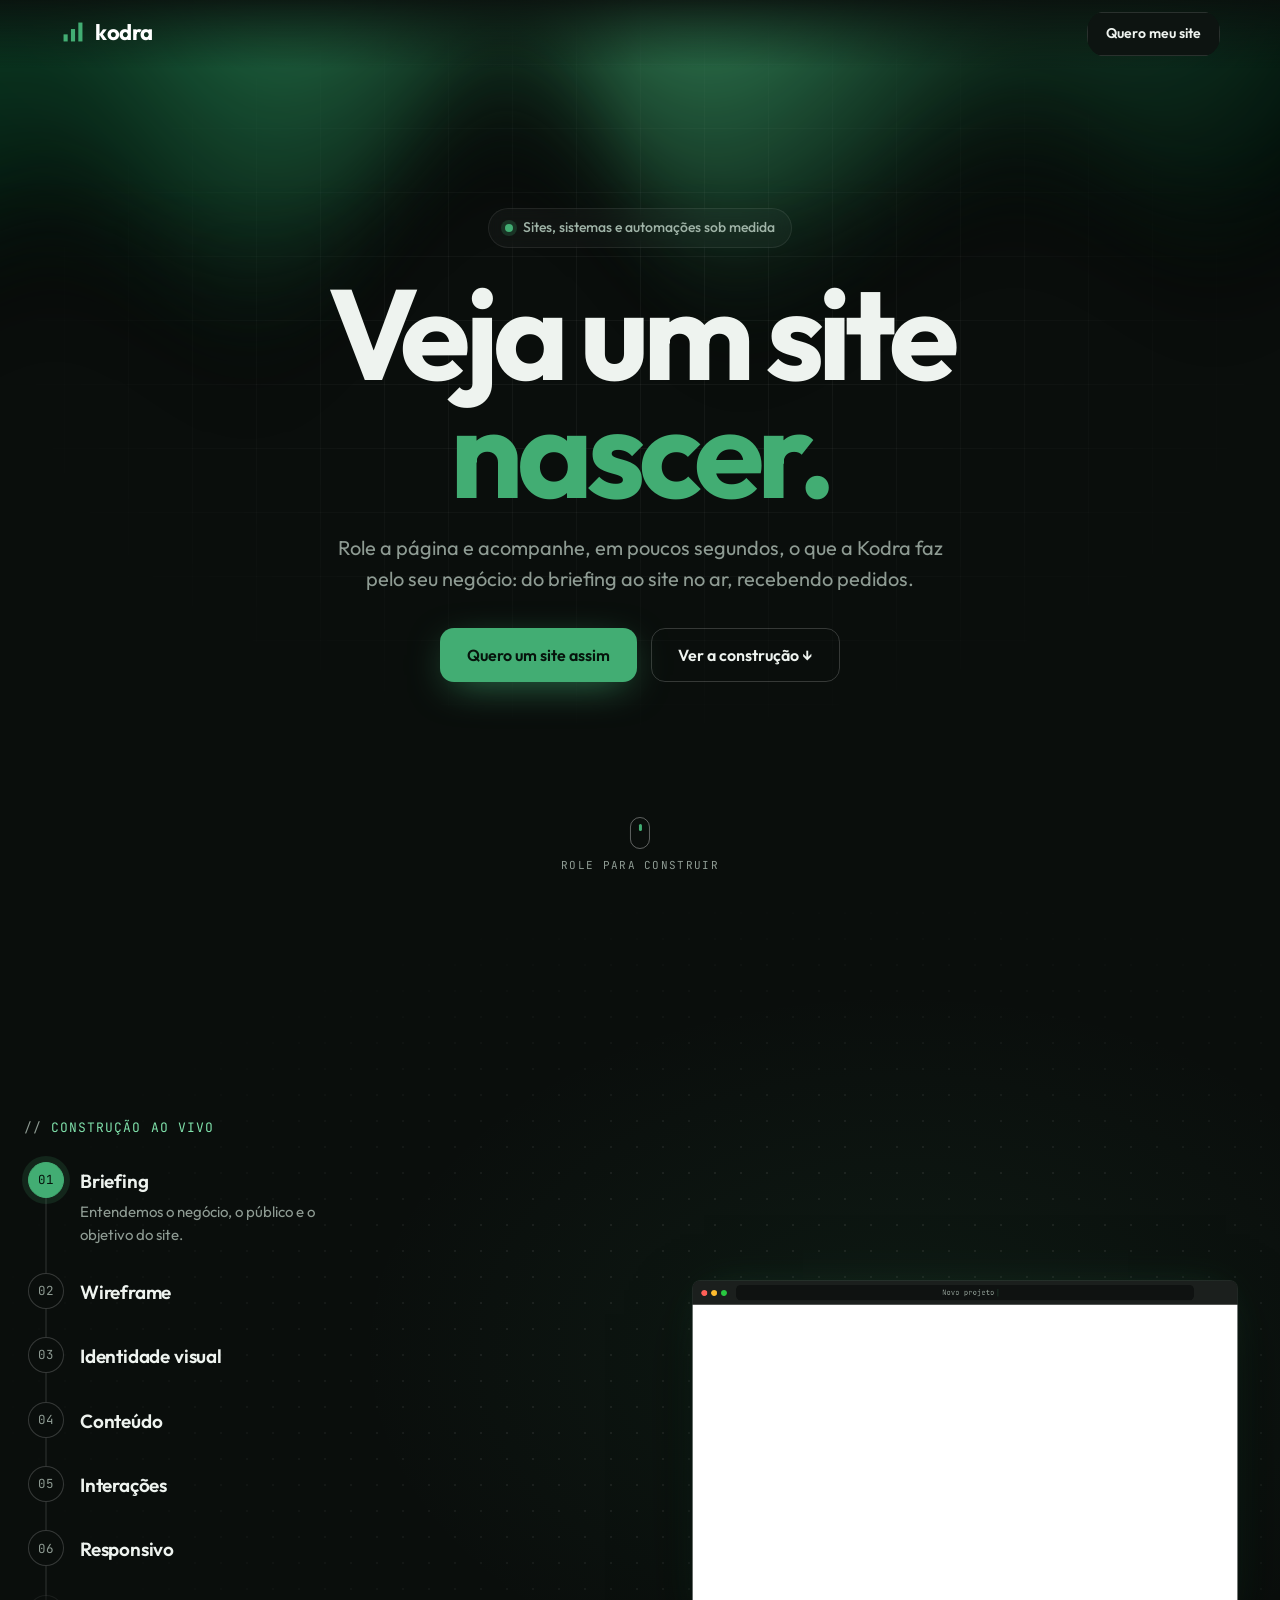
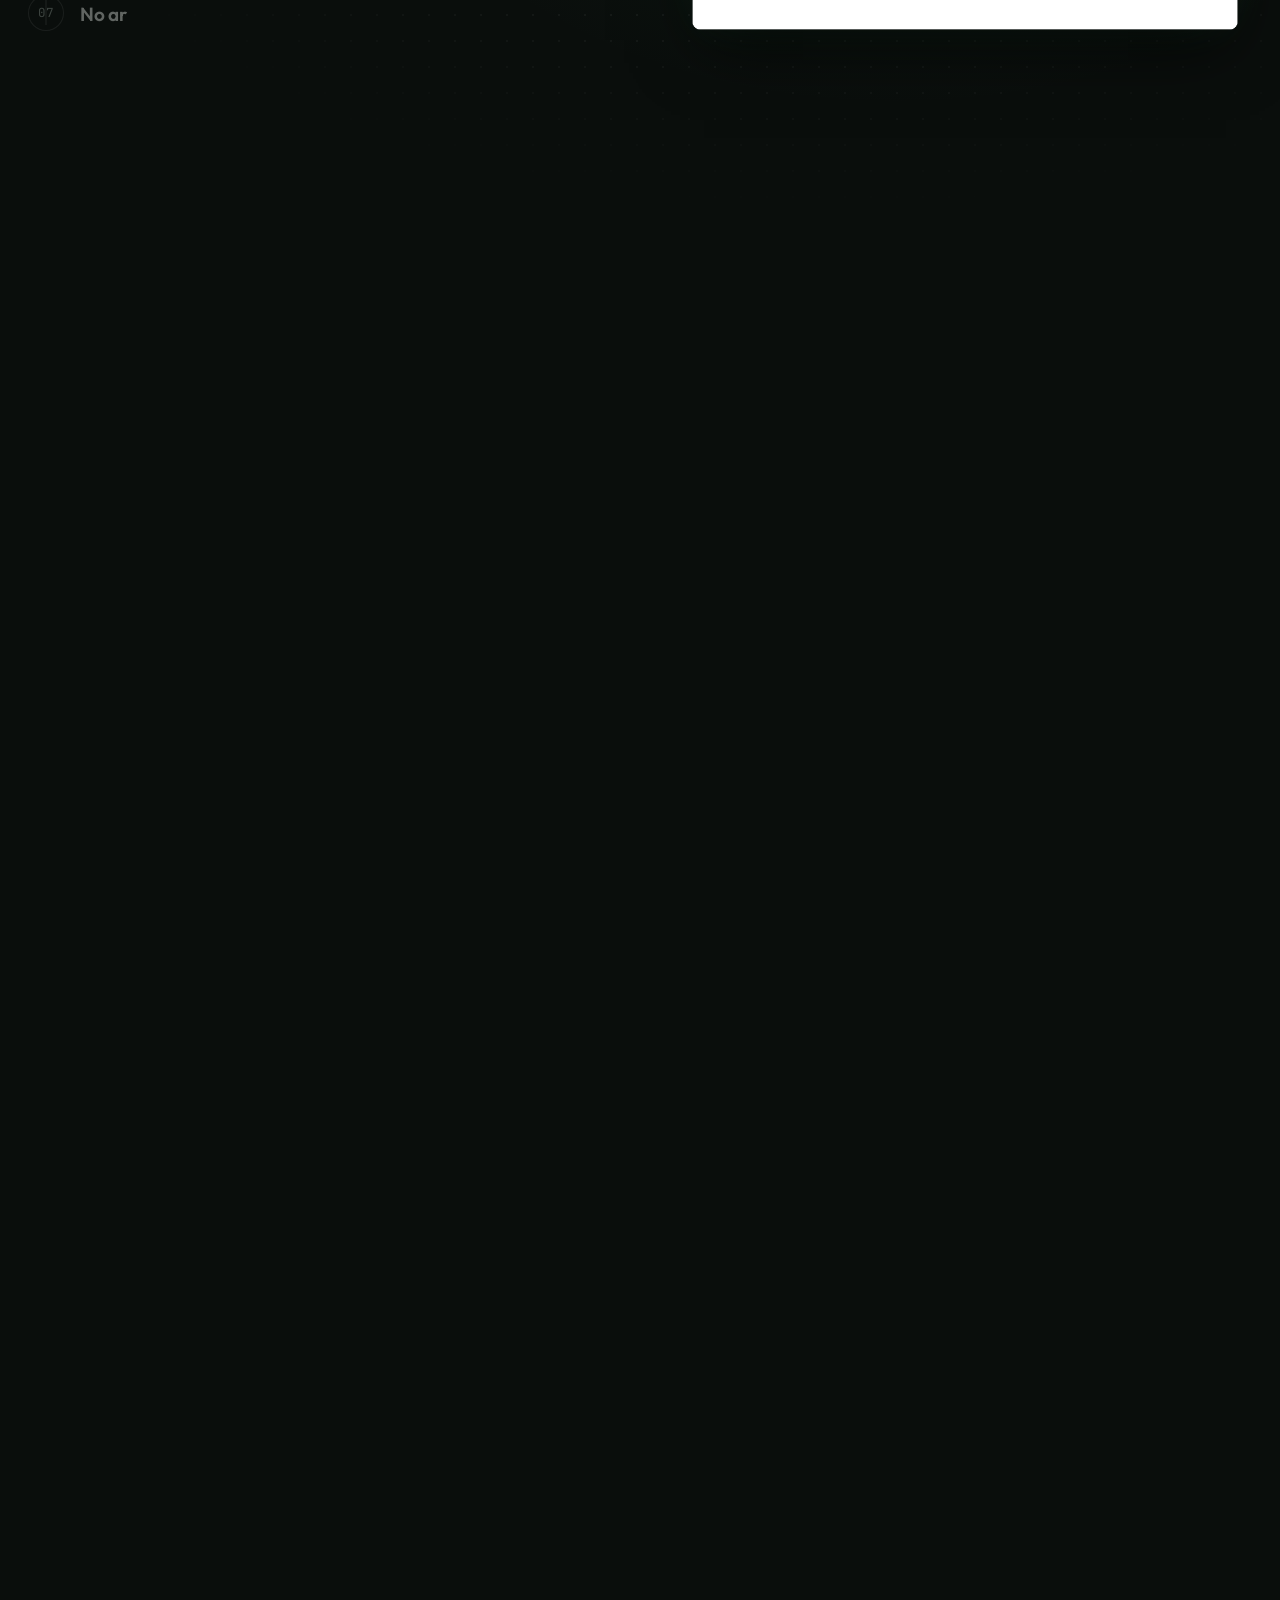
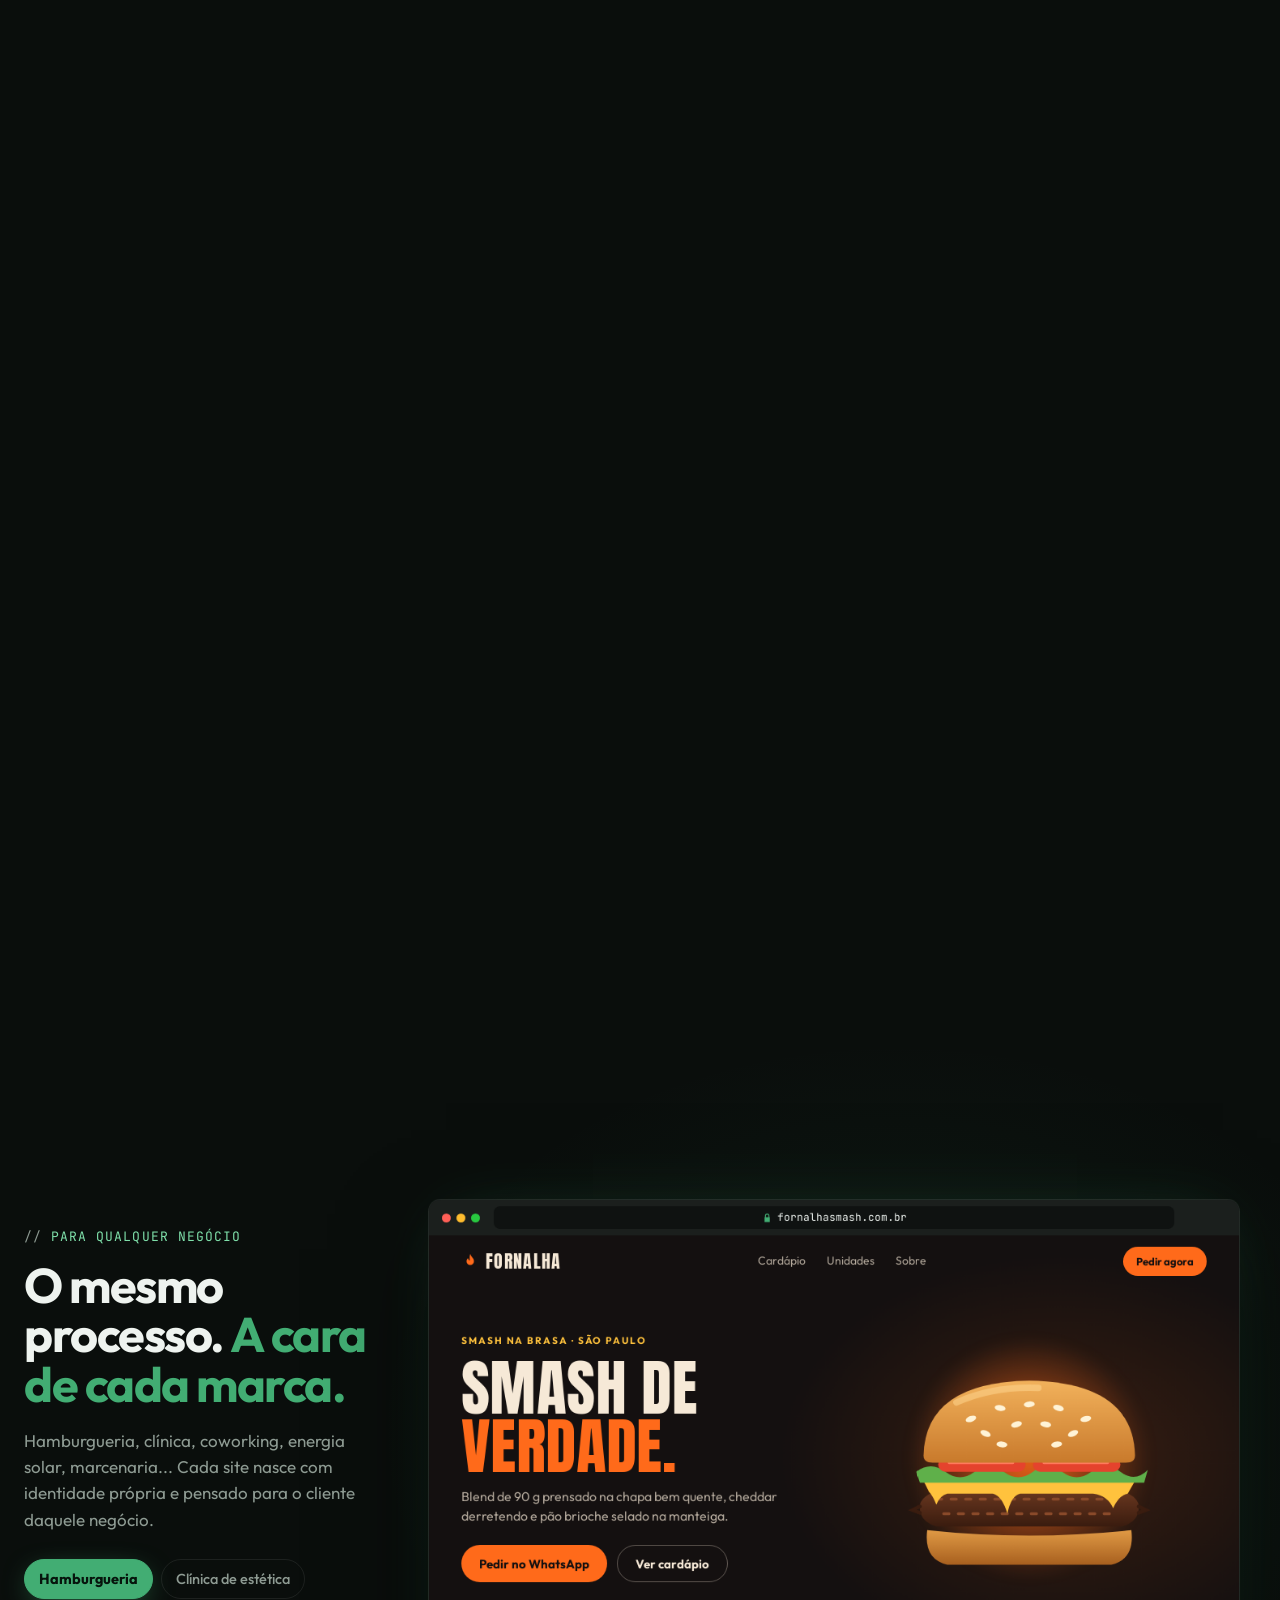
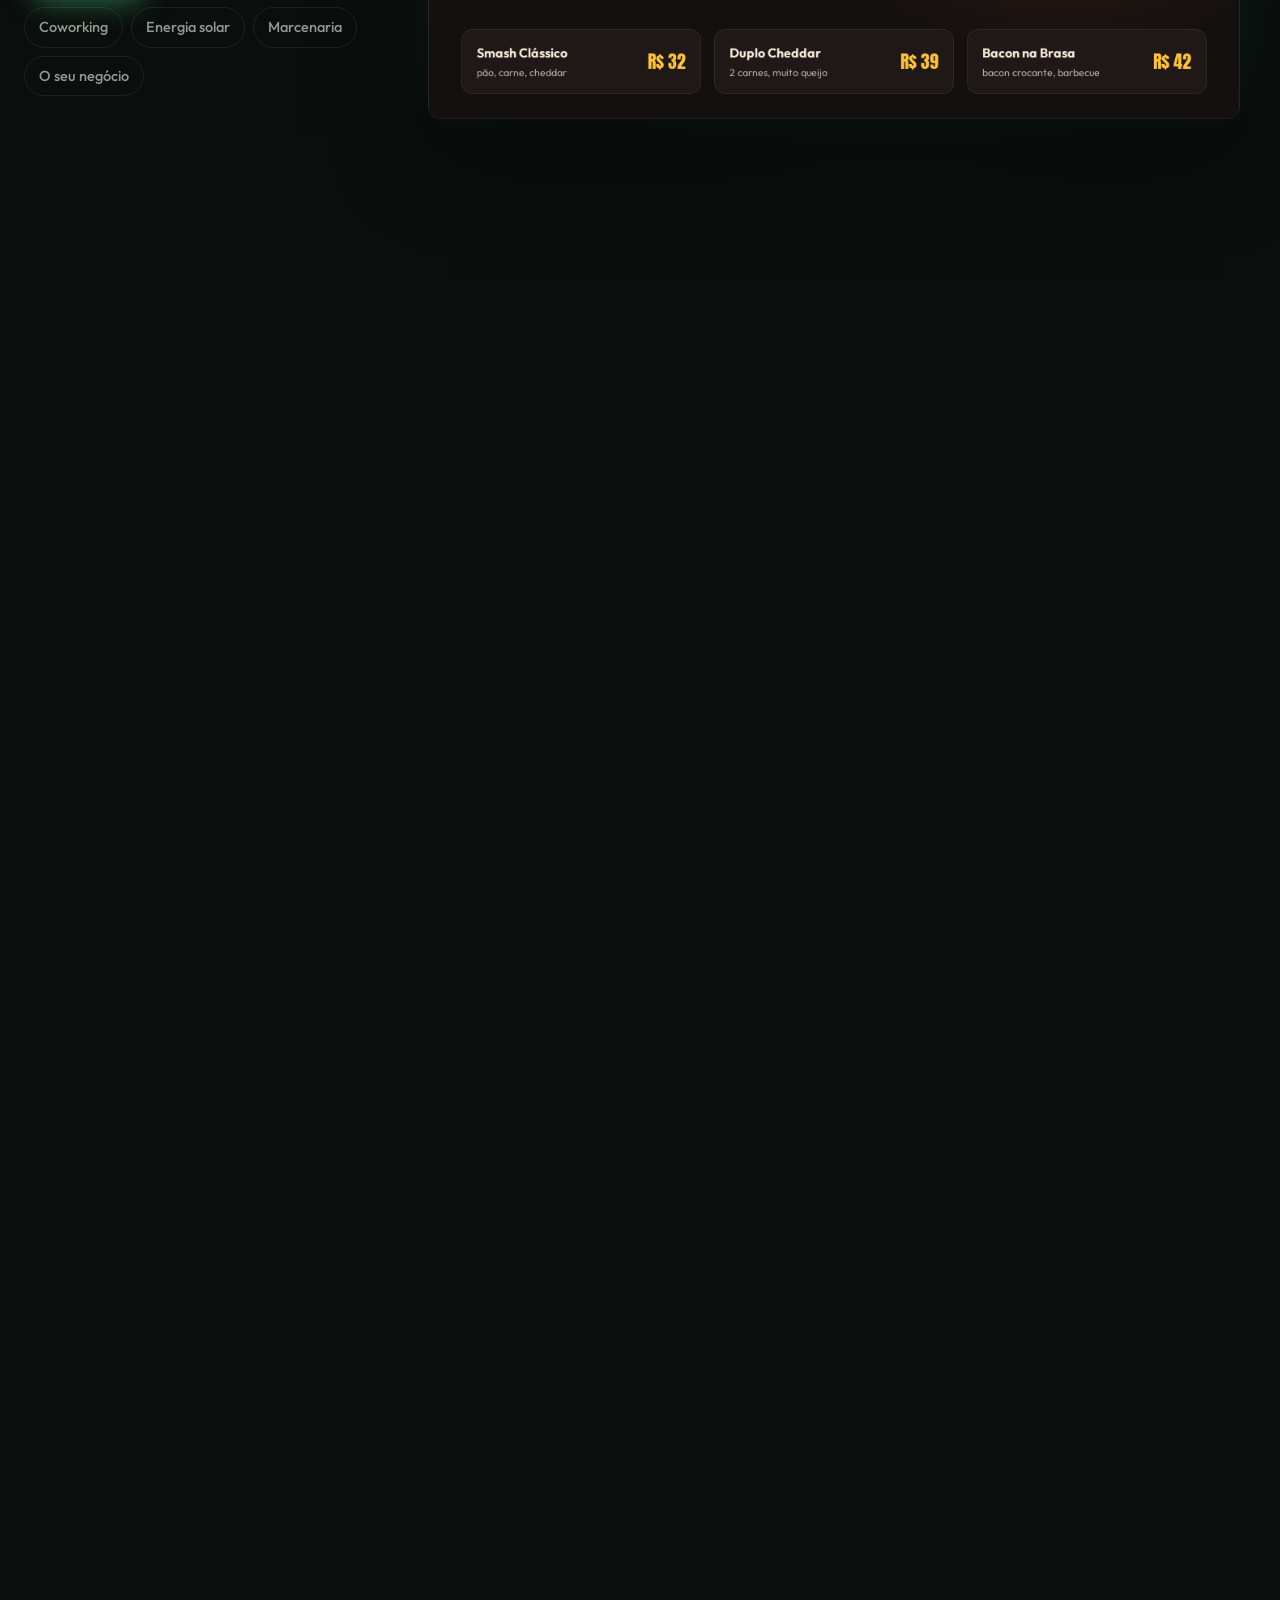
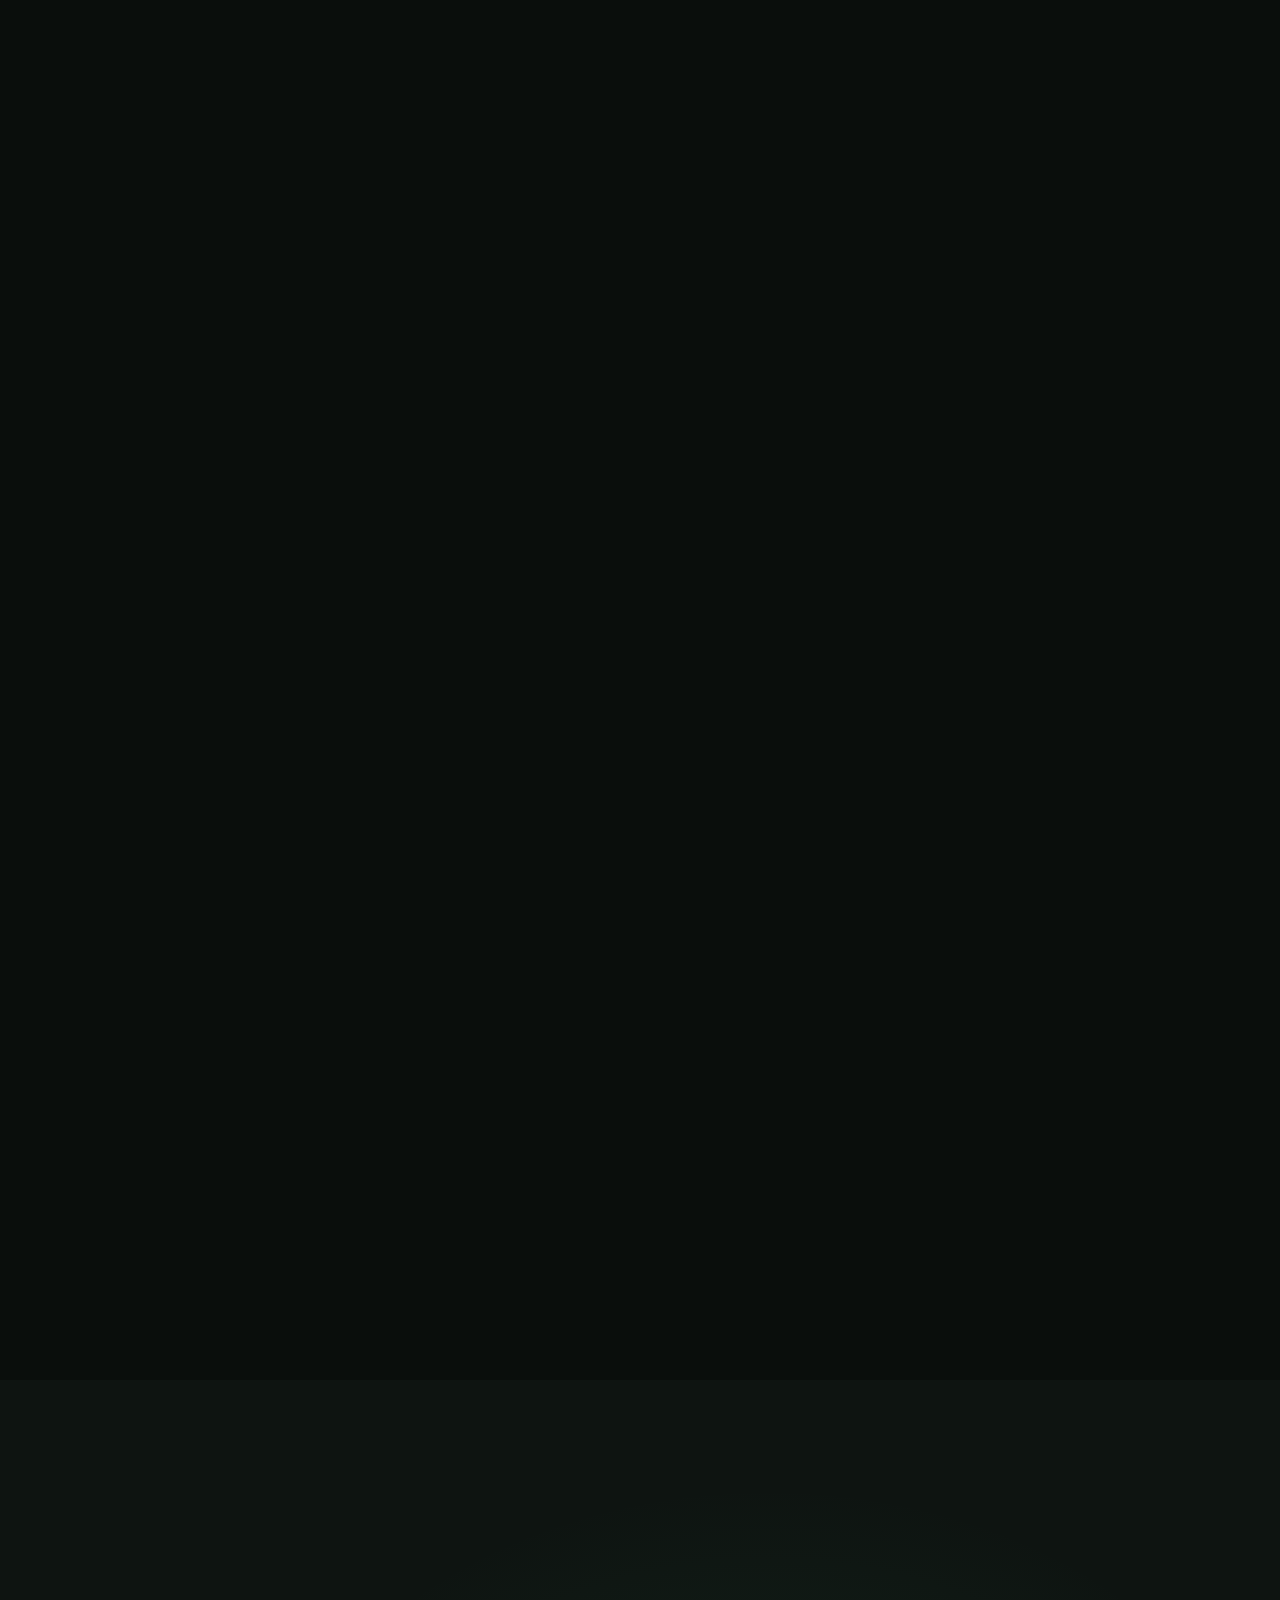
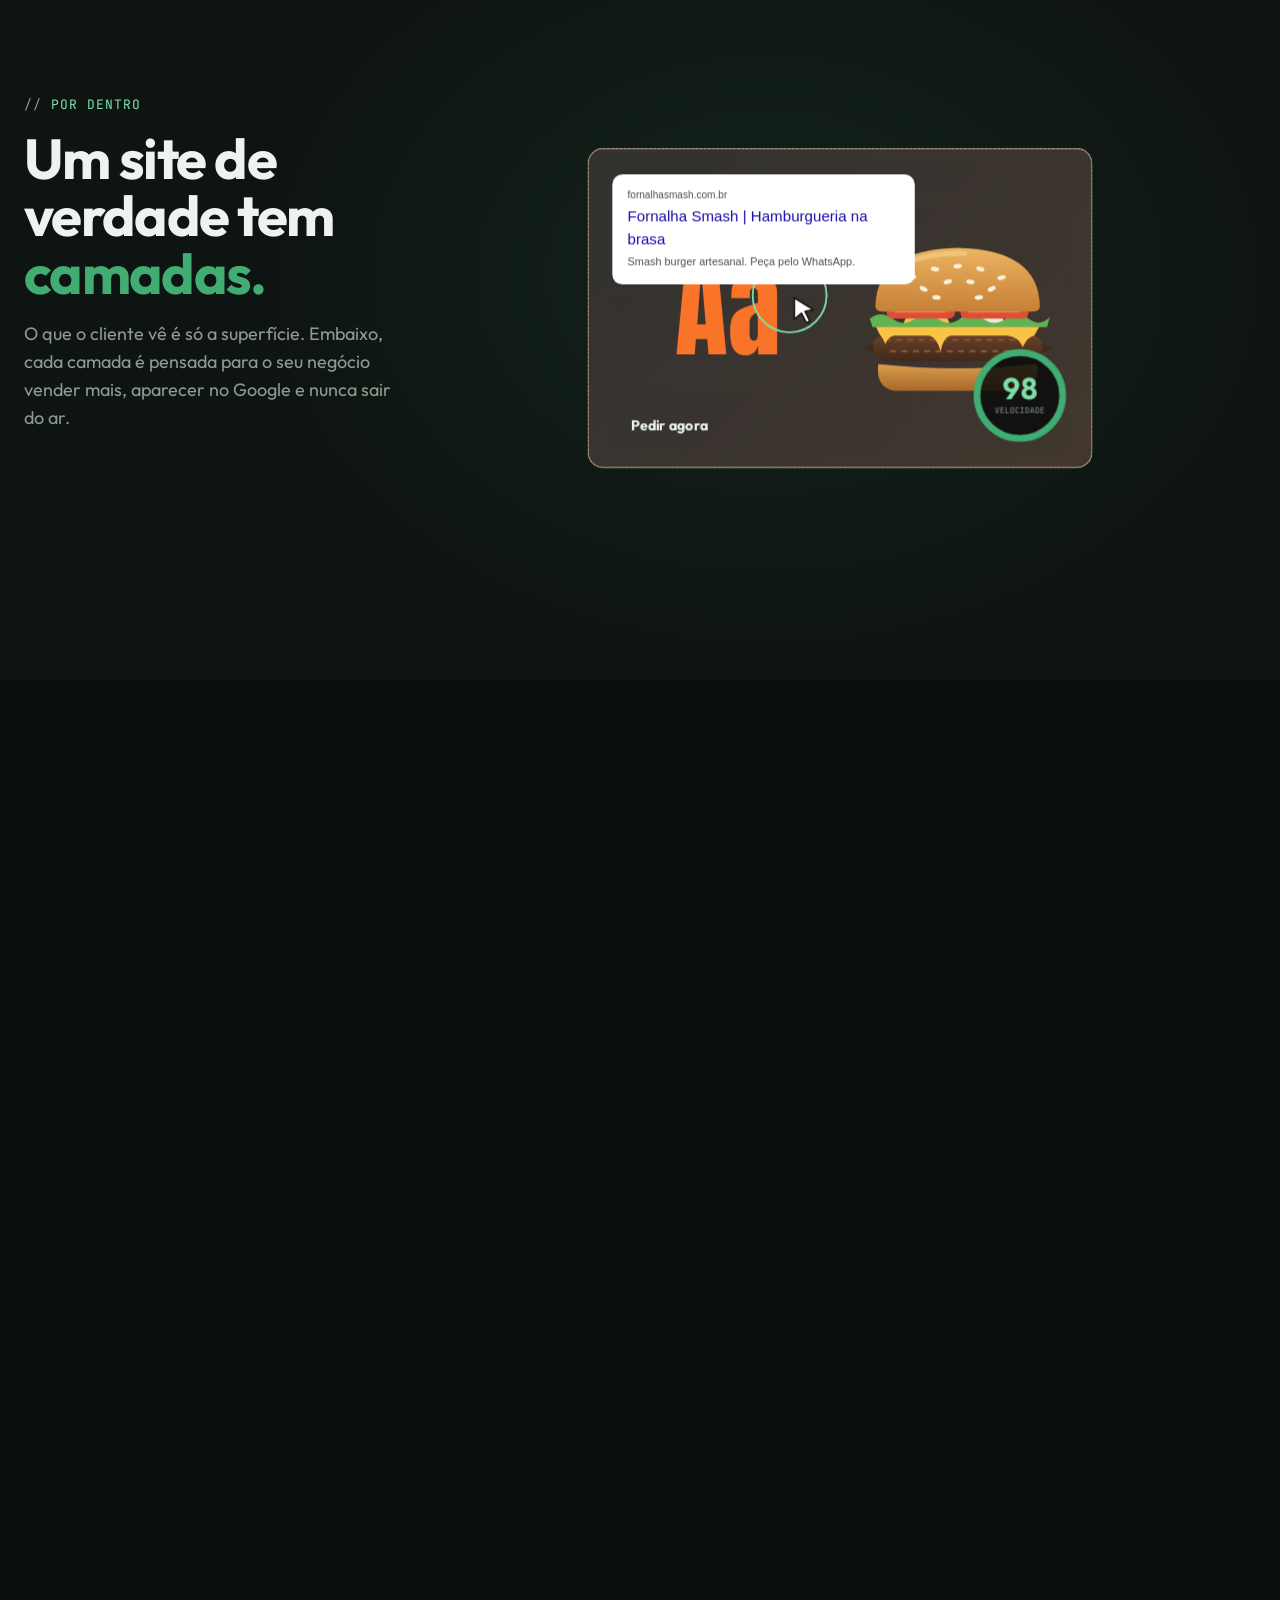
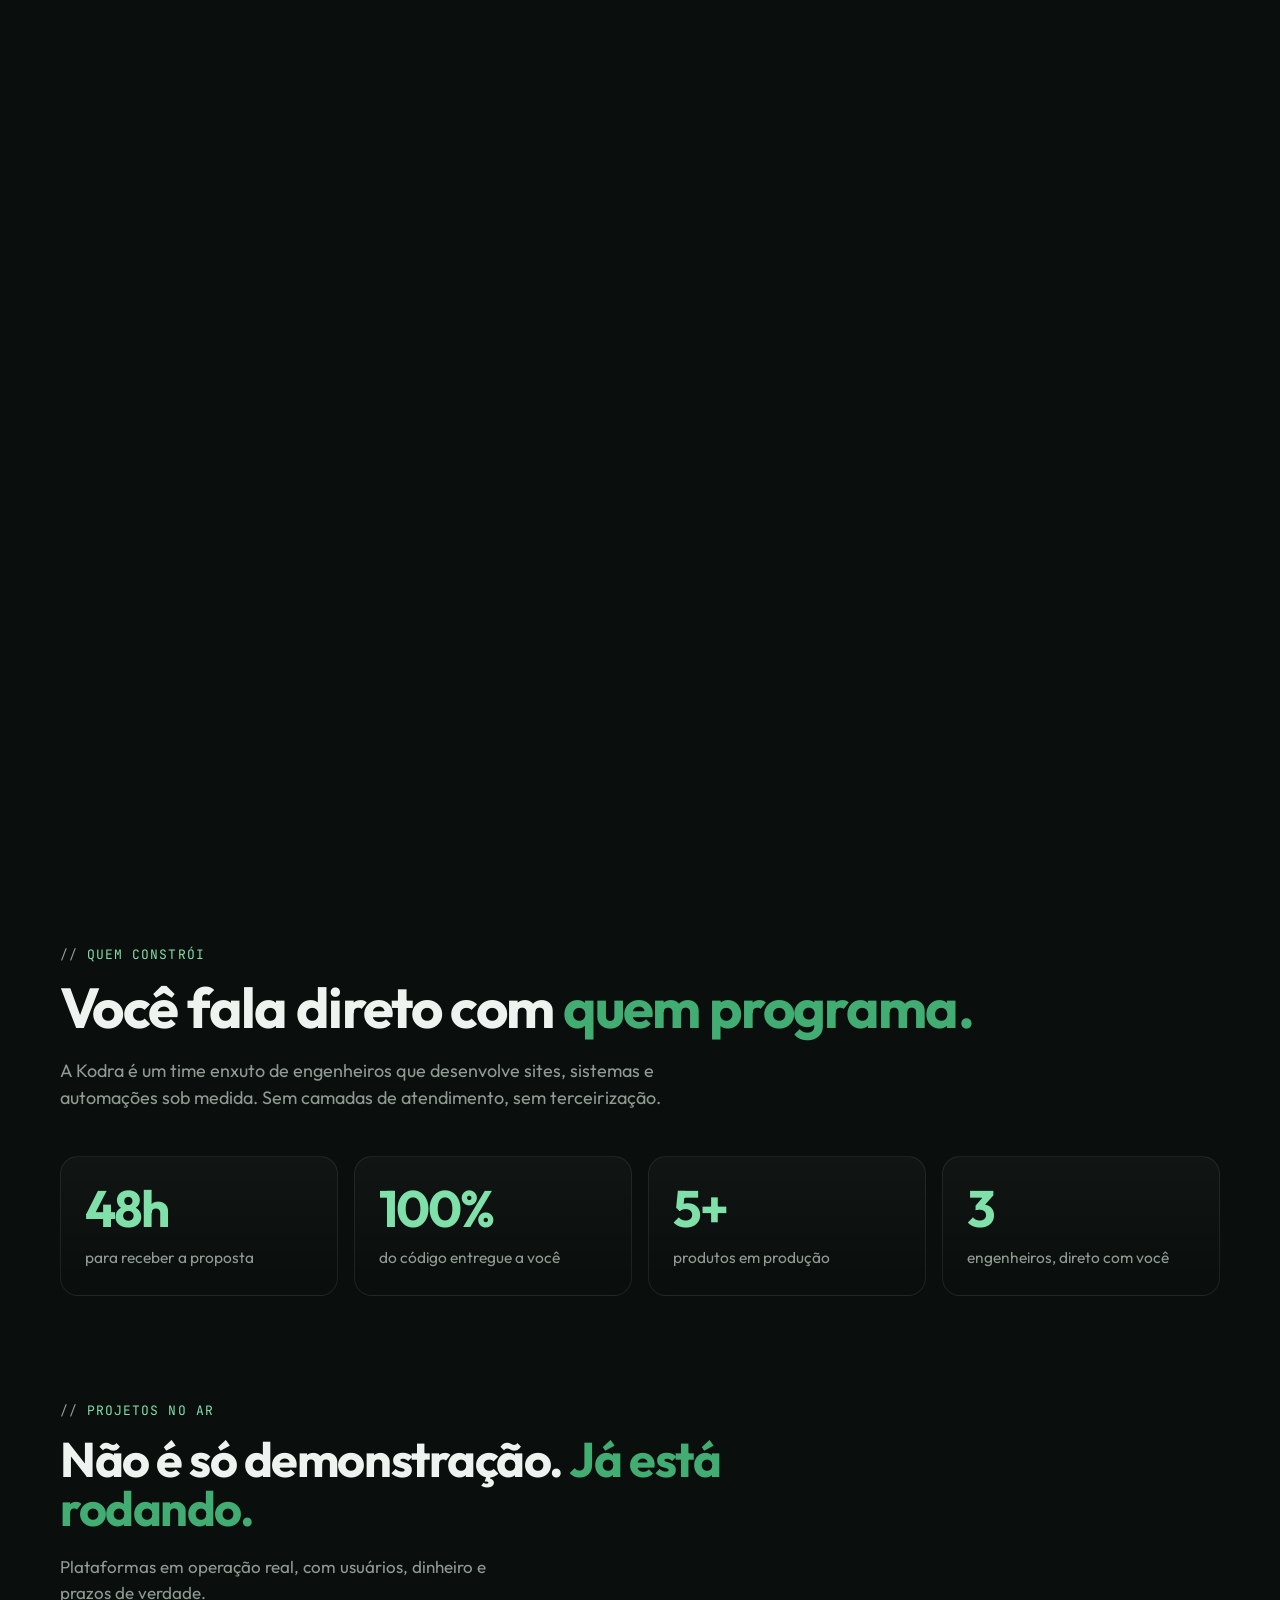
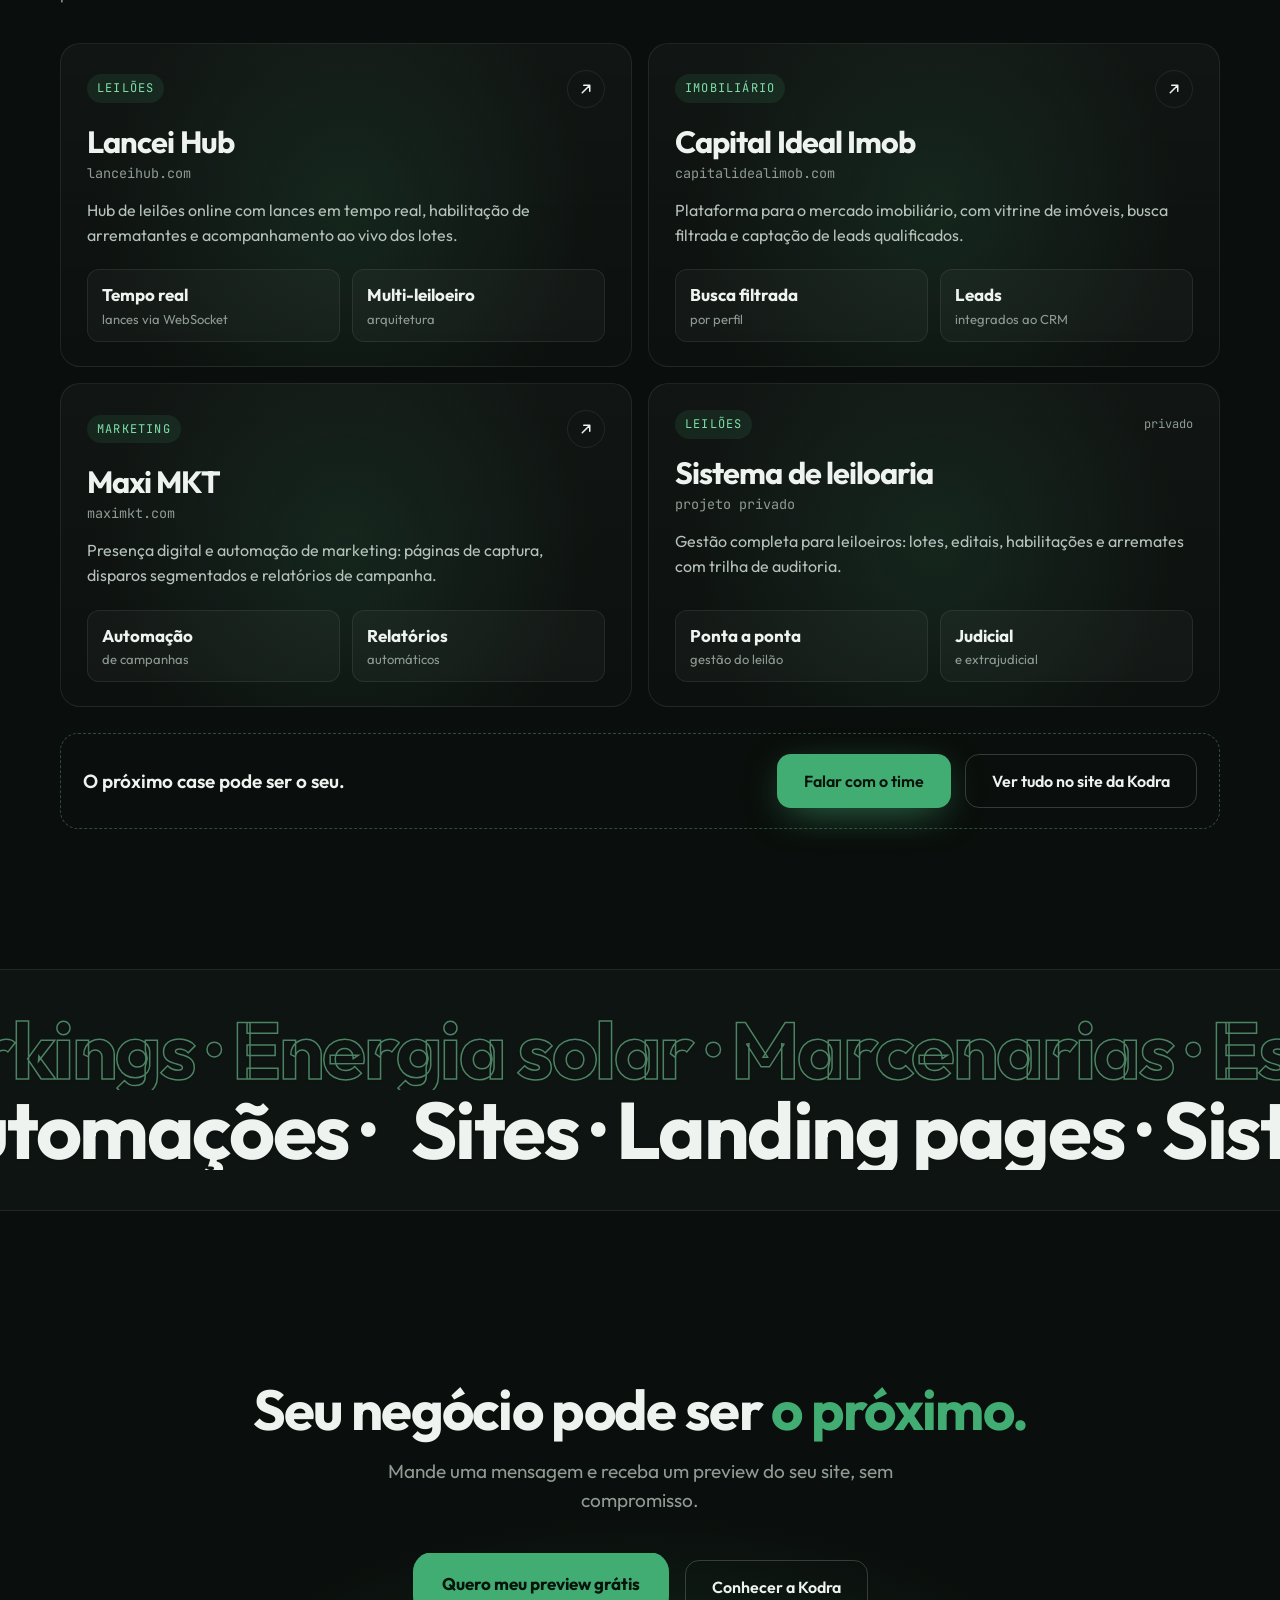
==== commit a62dcbfc: "Atualiza versao do script (cache)" ====
--- a/index.html
+++ b/index.html
@@ -9,7 +9,7 @@
     <meta property="og:description" content="Do briefing ao site no ar, recebendo pedidos. Role e veja." />
     <meta name="theme-color" content="#0a0e0c" />
     <link rel="icon" href="data:image/svg+xml,%3Csvg xmlns='http://www.w3.org/2000/svg' viewBox='0 0 88 88'%3E%3Crect width='88' height='88' rx='18' fill='%230a0e0c'/%3E%3Crect x='12' y='52' width='14' height='24' fill='%2342AD73'/%3E%3Crect x='37' y='34' width='14' height='42' fill='%2342AD73'/%3E%3Crect x='62' y='12' width='14' height='64' fill='%2342AD73'/%3E%3C/svg%3E" />
-    <script type="module" crossorigin src="./assets/index-CHC2N8K9.js"></script>
+    <script type="module" crossorigin src="./assets/index-CHC2N8K9.js?v=2"></script>
     <link rel="stylesheet" crossorigin href="./assets/index-D2WJREBH.css">
   </head>
   <body>
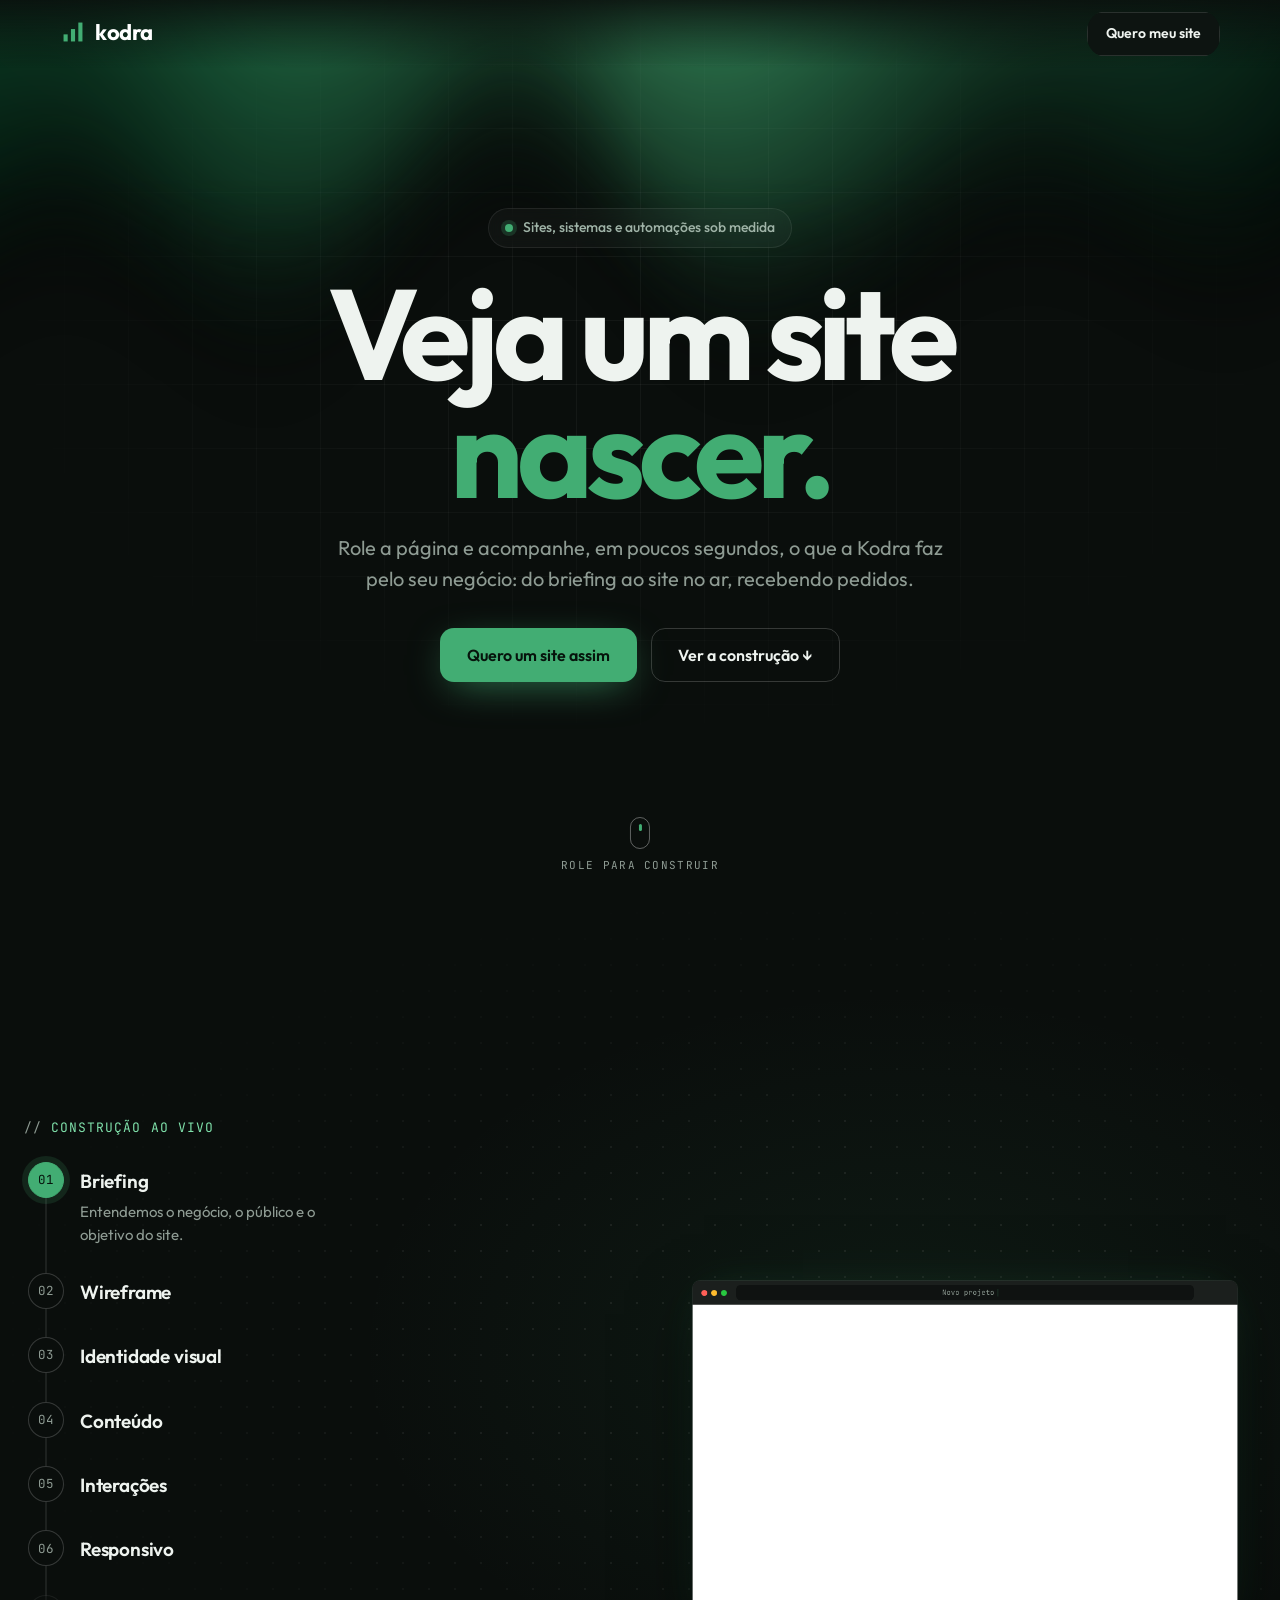
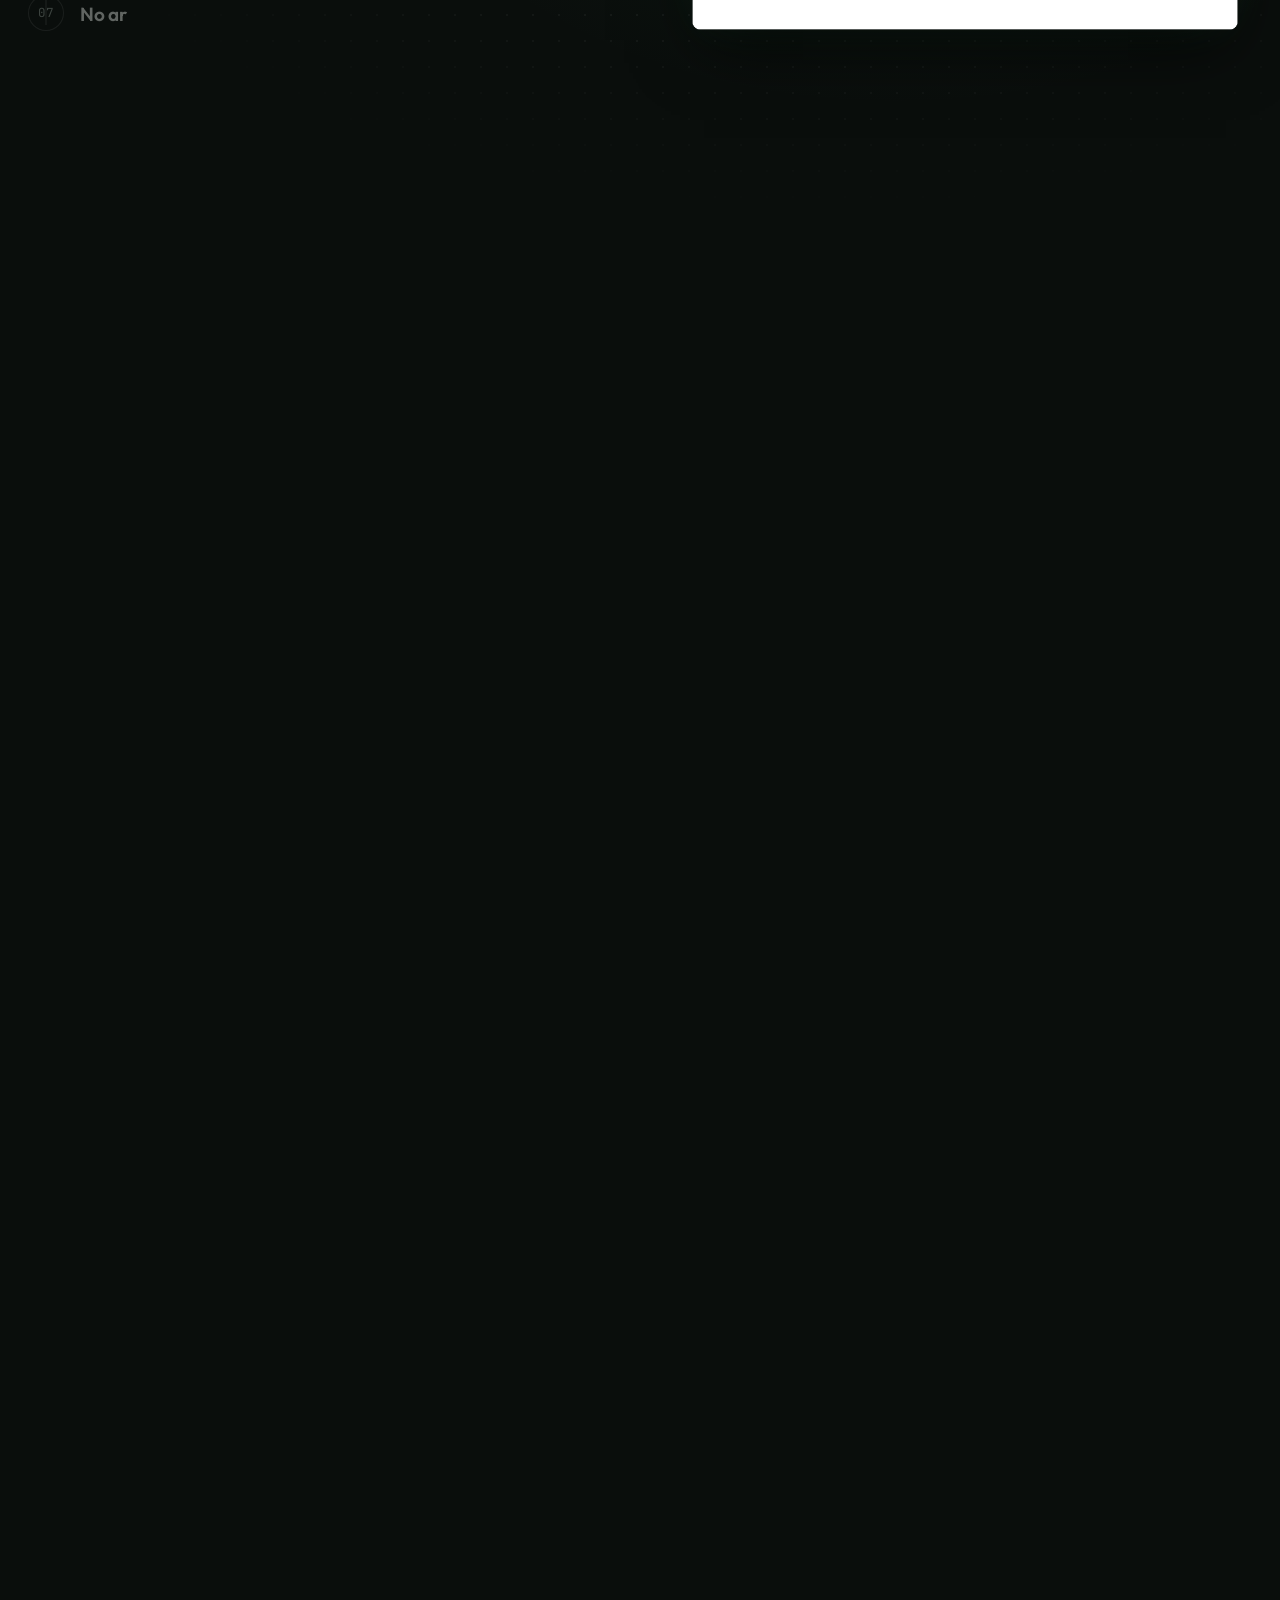
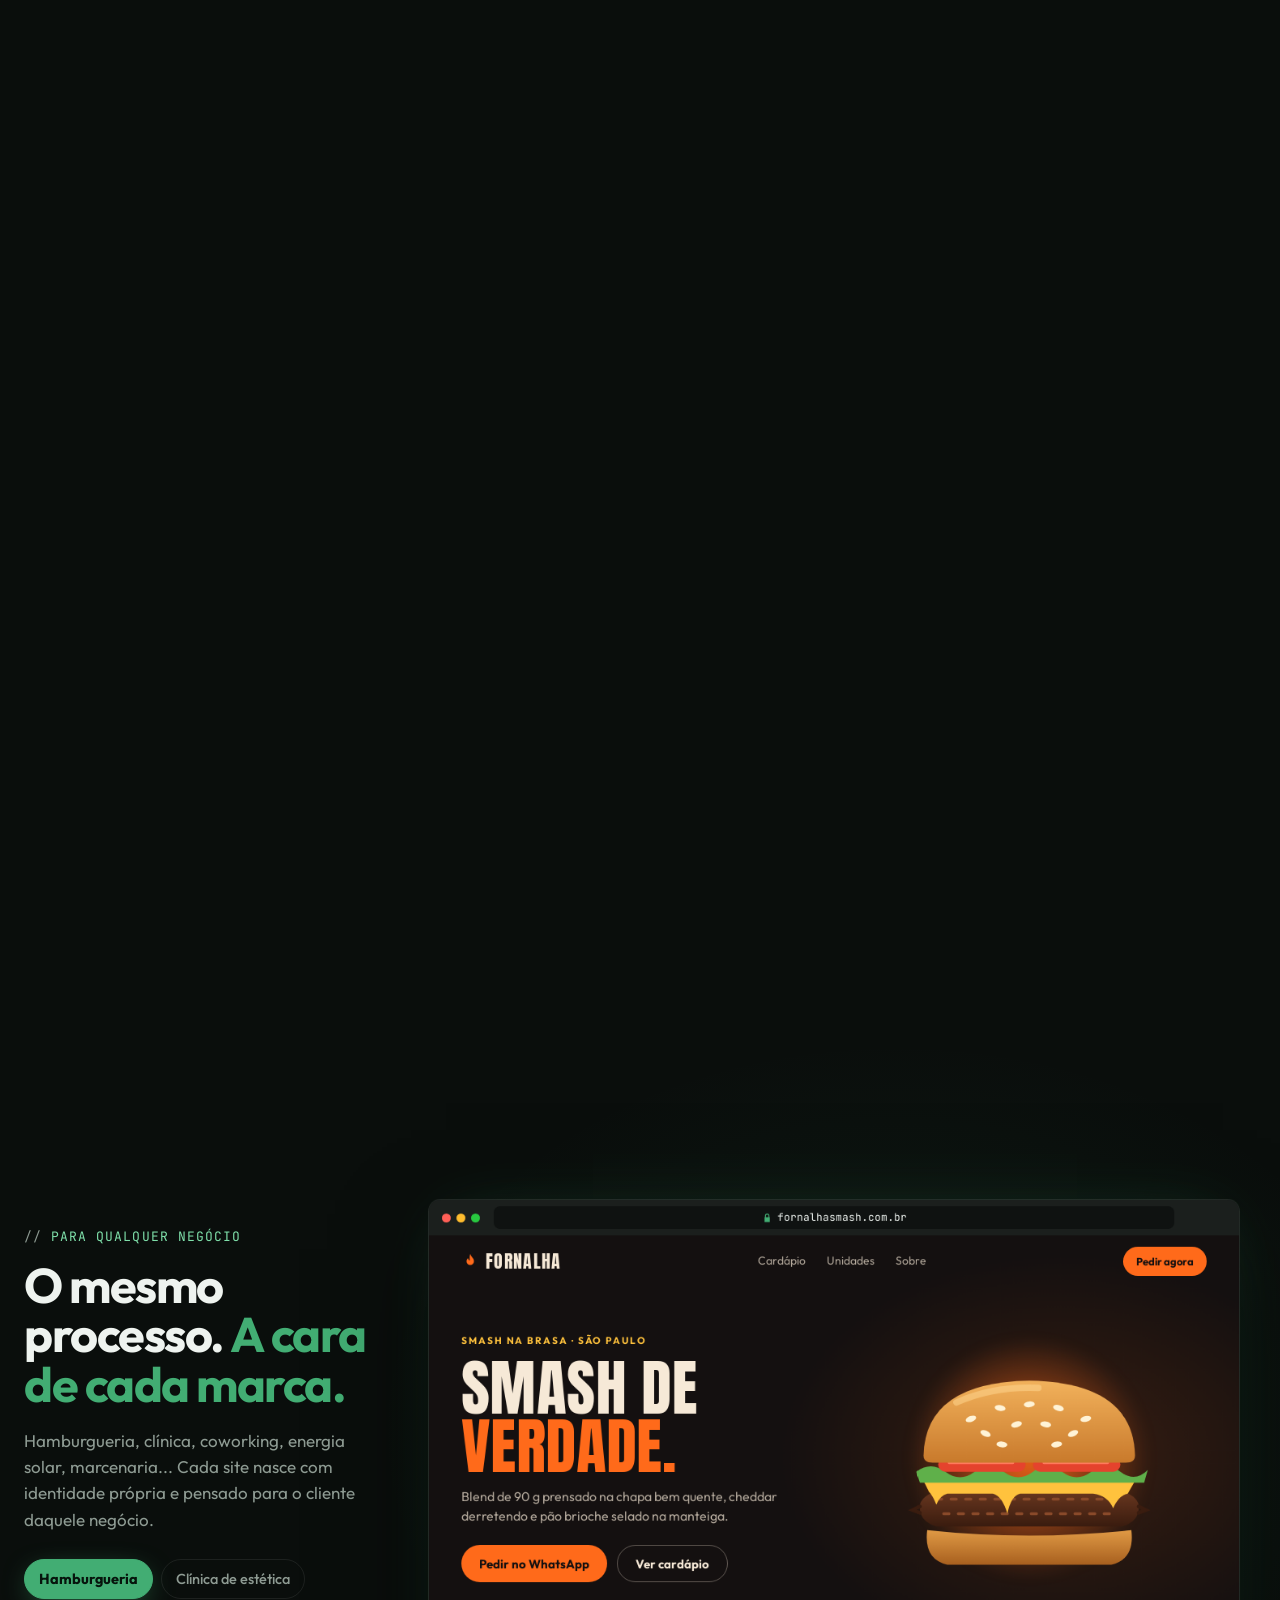
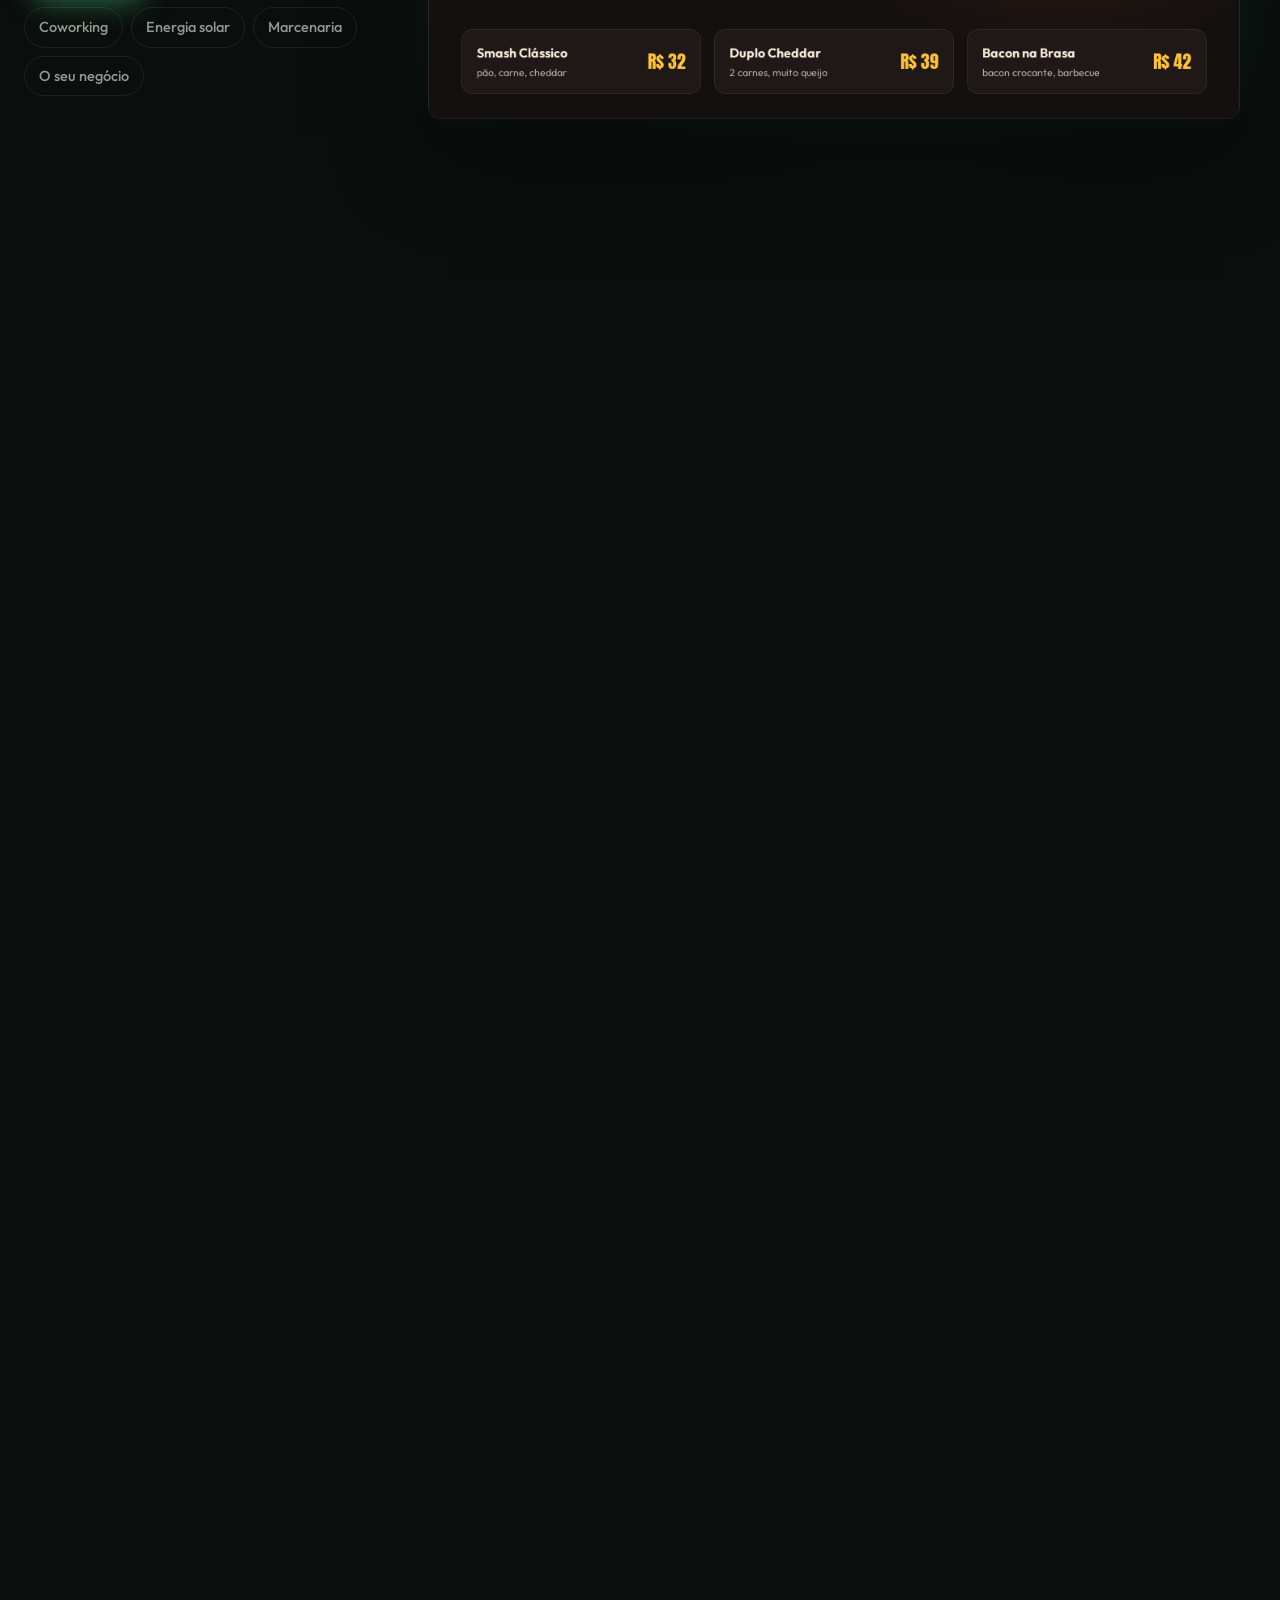
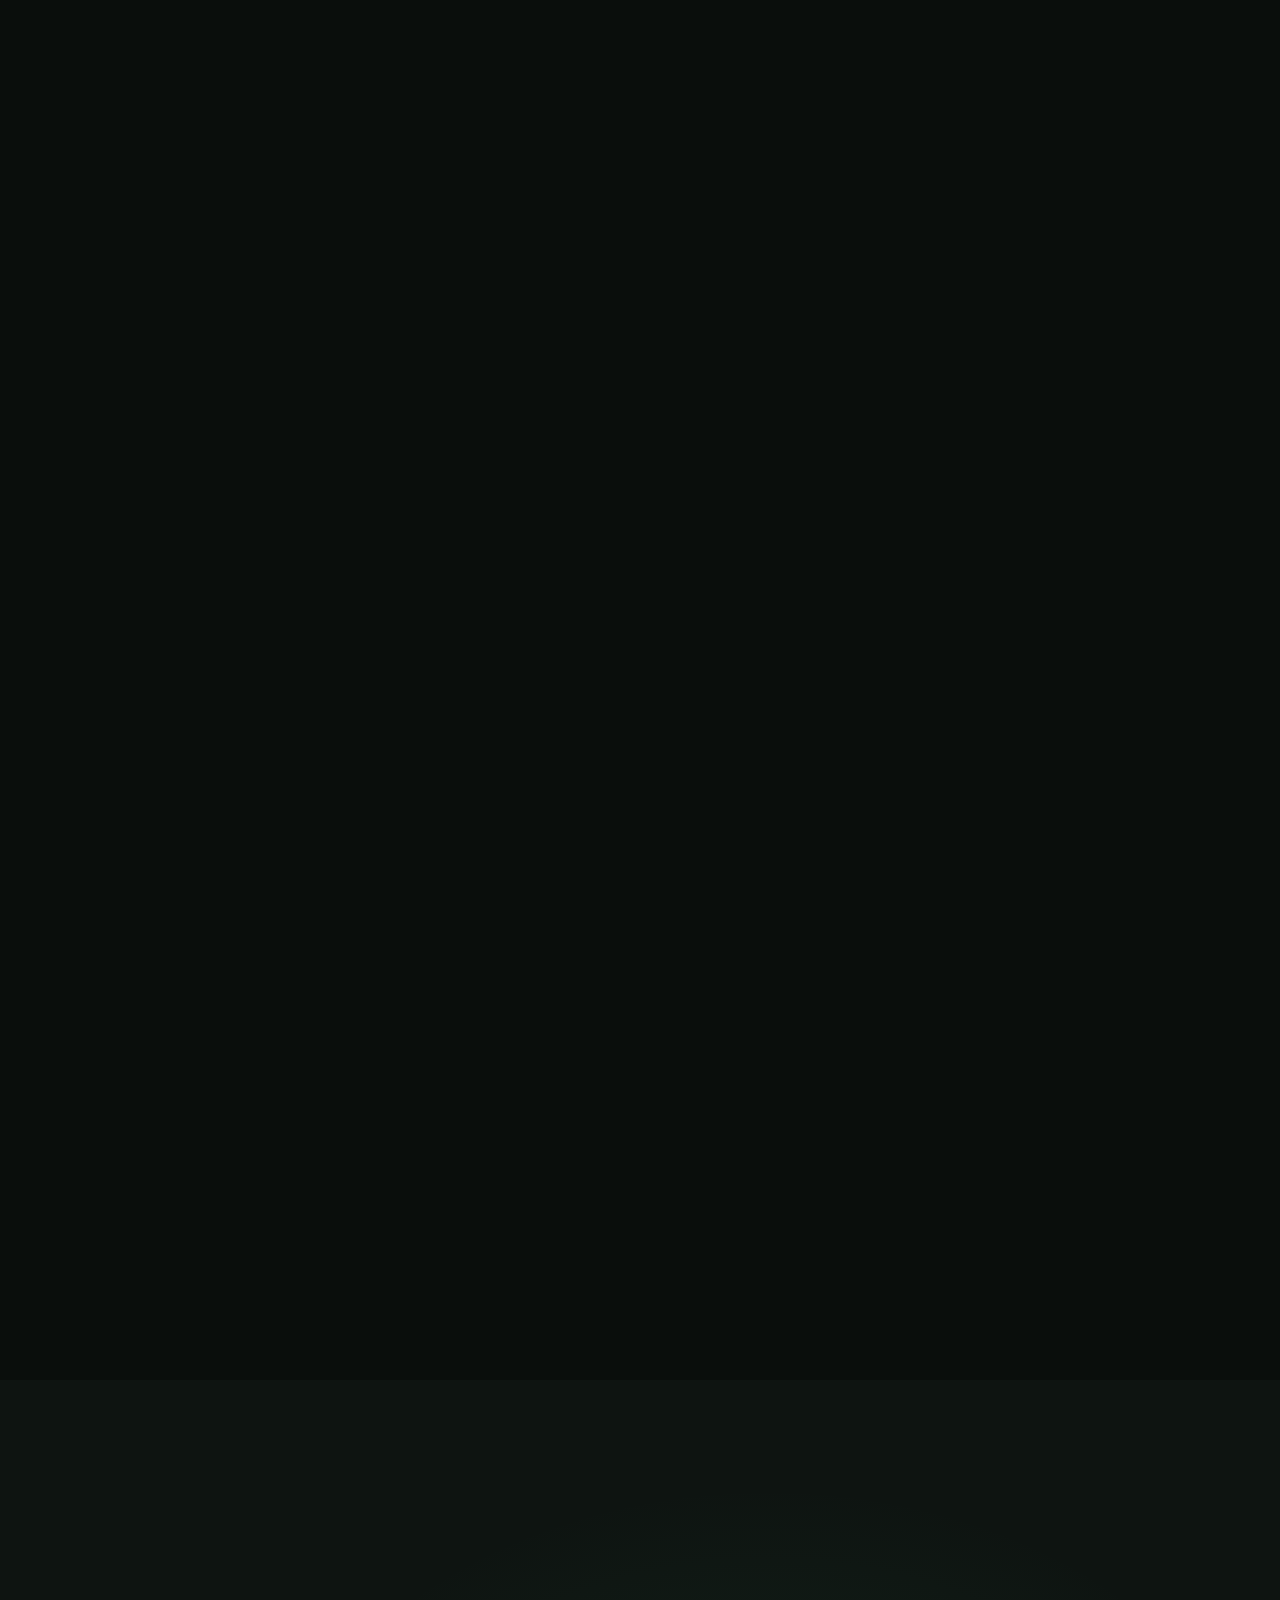
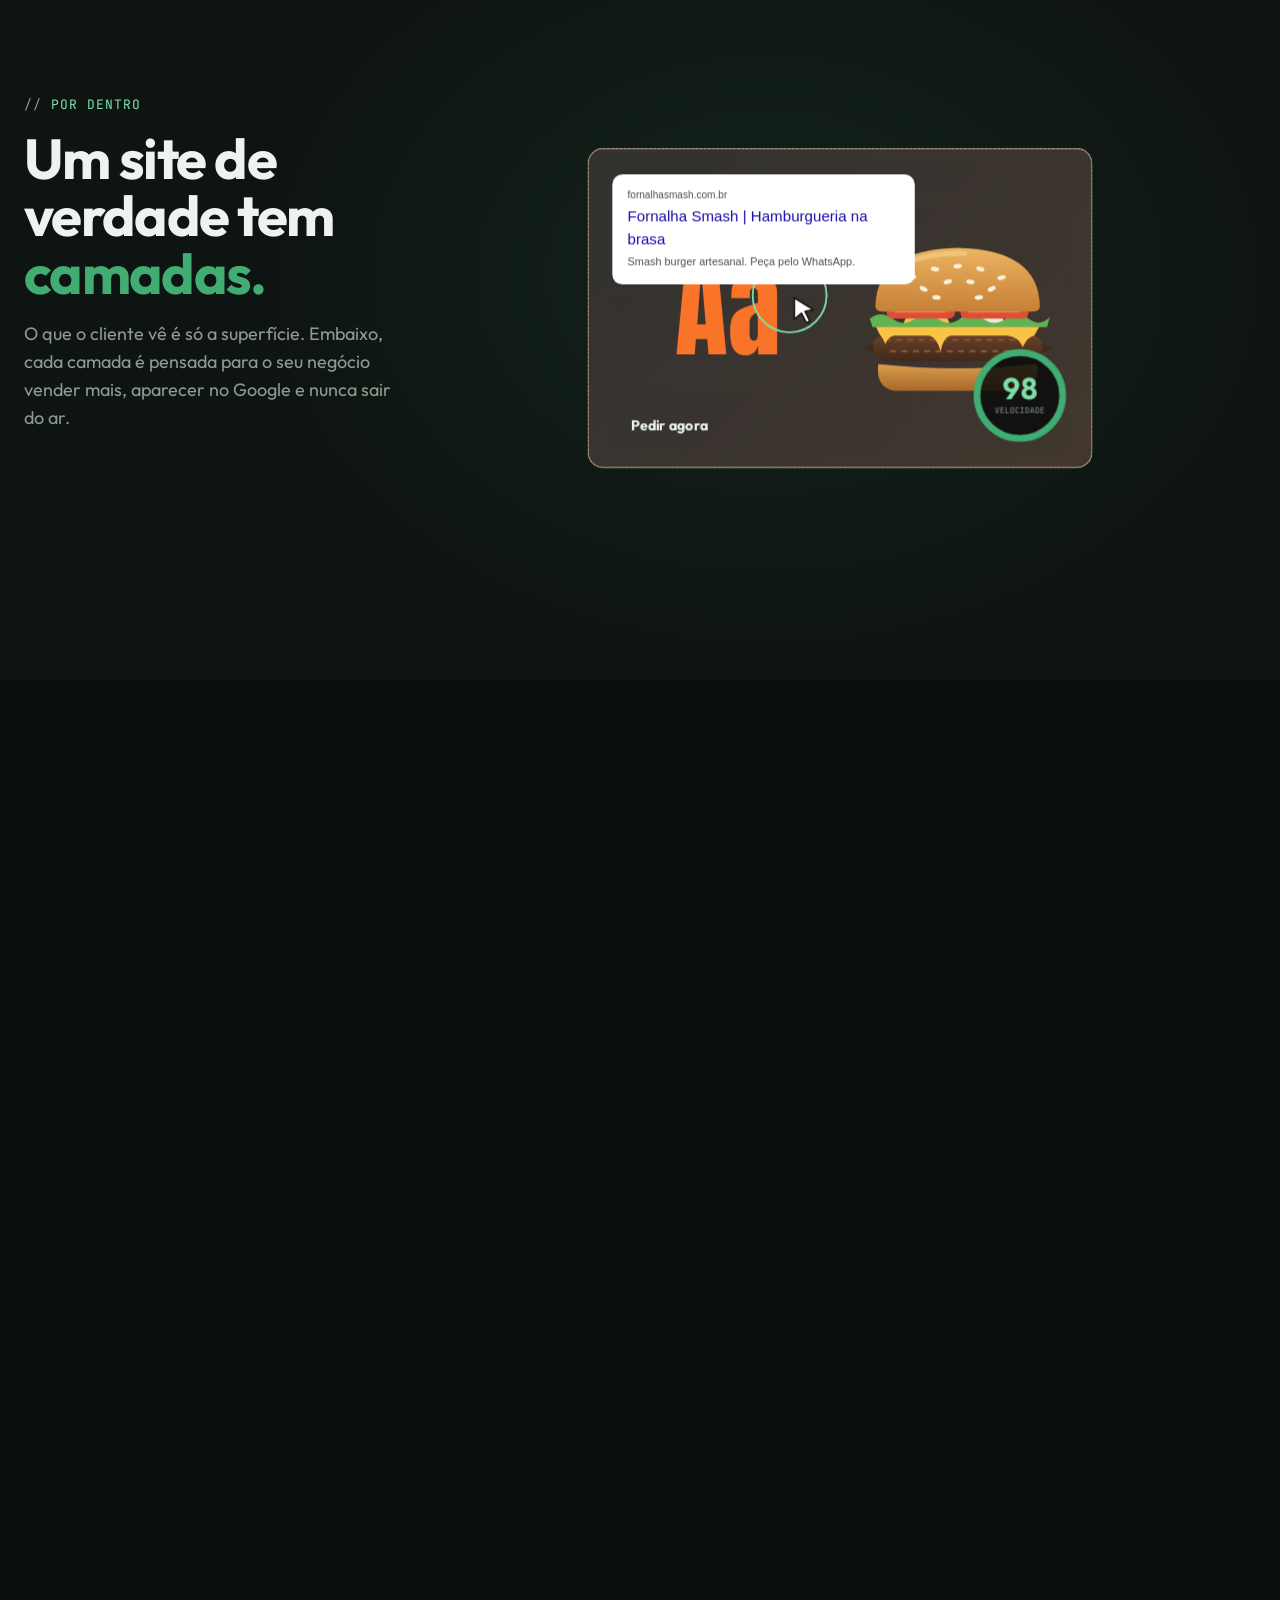
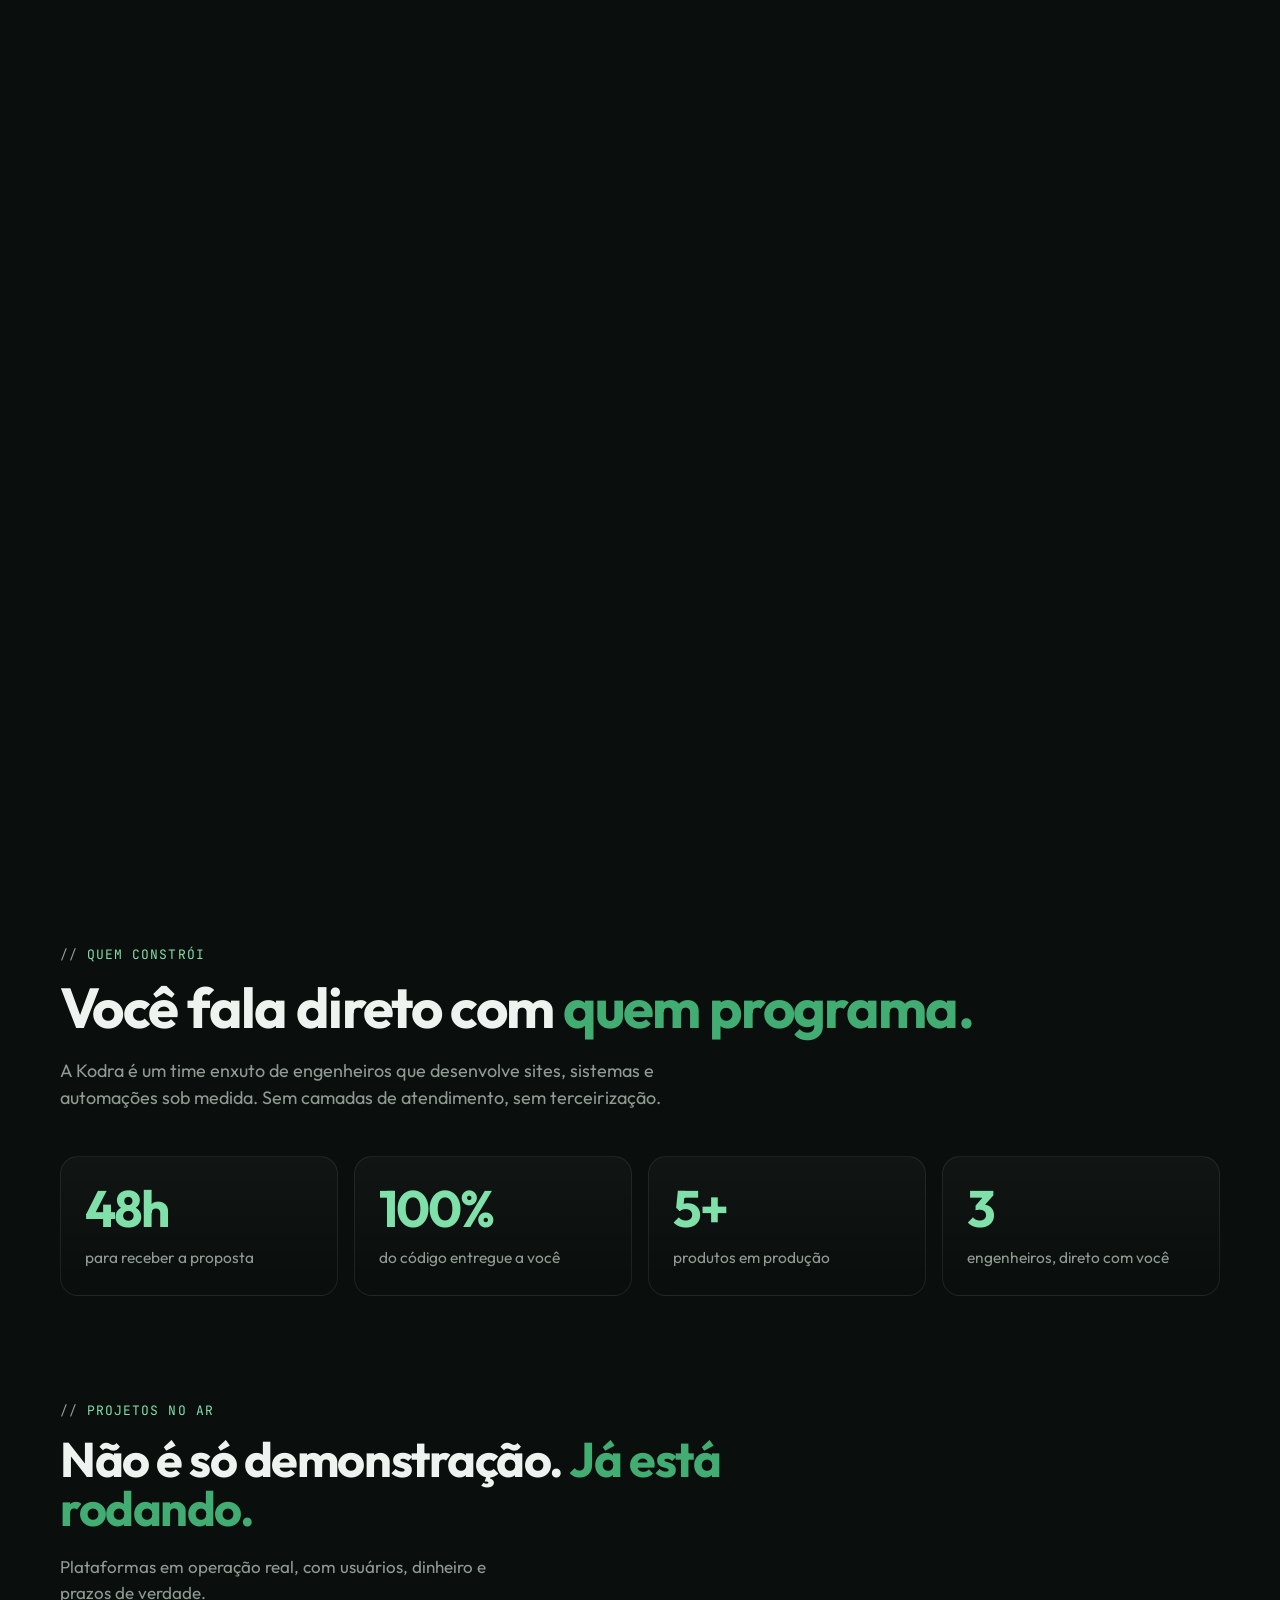
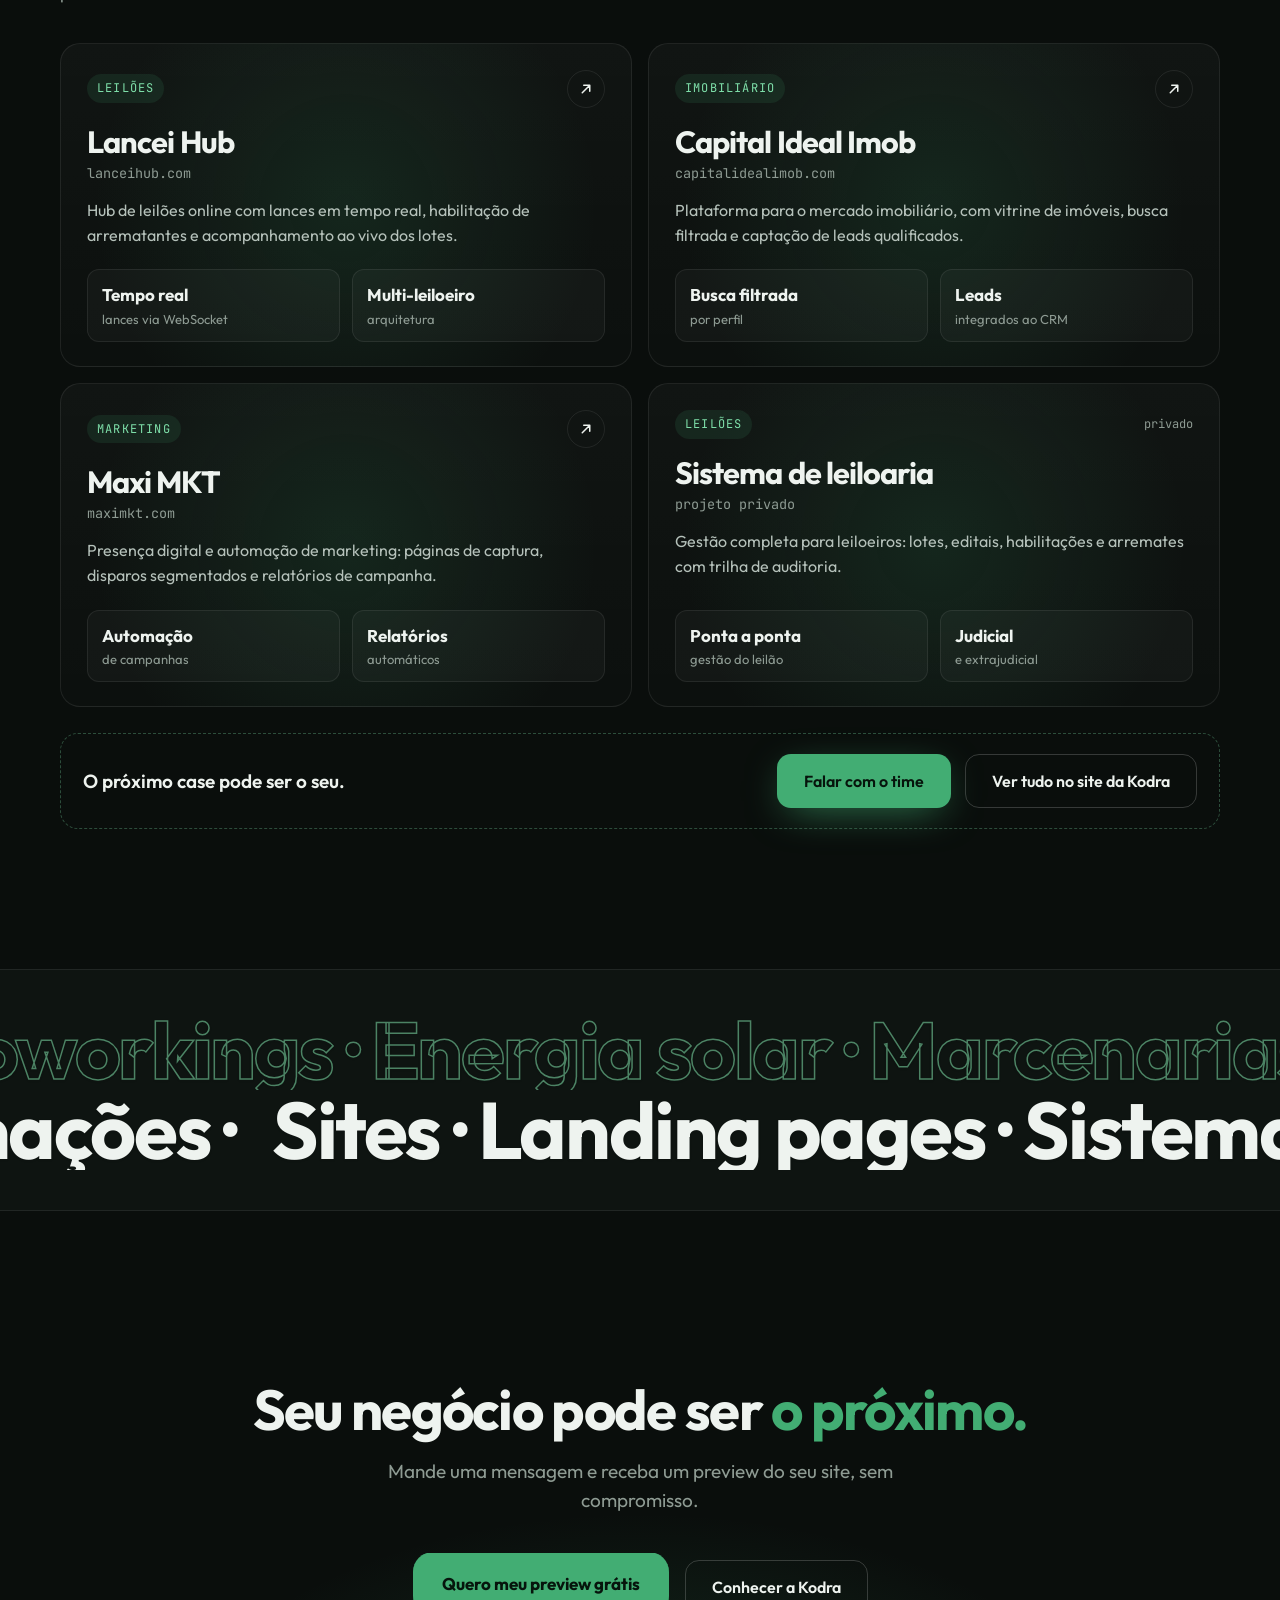
==== commit a41835ea: "Atualiza versao do script (cache v3)" ====
--- a/index.html
+++ b/index.html
@@ -9,7 +9,7 @@
     <meta property="og:description" content="Do briefing ao site no ar, recebendo pedidos. Role e veja." />
     <meta name="theme-color" content="#0a0e0c" />
     <link rel="icon" href="data:image/svg+xml,%3Csvg xmlns='http://www.w3.org/2000/svg' viewBox='0 0 88 88'%3E%3Crect width='88' height='88' rx='18' fill='%230a0e0c'/%3E%3Crect x='12' y='52' width='14' height='24' fill='%2342AD73'/%3E%3Crect x='37' y='34' width='14' height='42' fill='%2342AD73'/%3E%3Crect x='62' y='12' width='14' height='64' fill='%2342AD73'/%3E%3C/svg%3E" />
-    <script type="module" crossorigin src="./assets/index-CHC2N8K9.js?v=2"></script>
+    <script type="module" crossorigin src="./assets/index-CHC2N8K9.js?v=3"></script>
     <link rel="stylesheet" crossorigin href="./assets/index-D2WJREBH.css">
   </head>
   <body>
